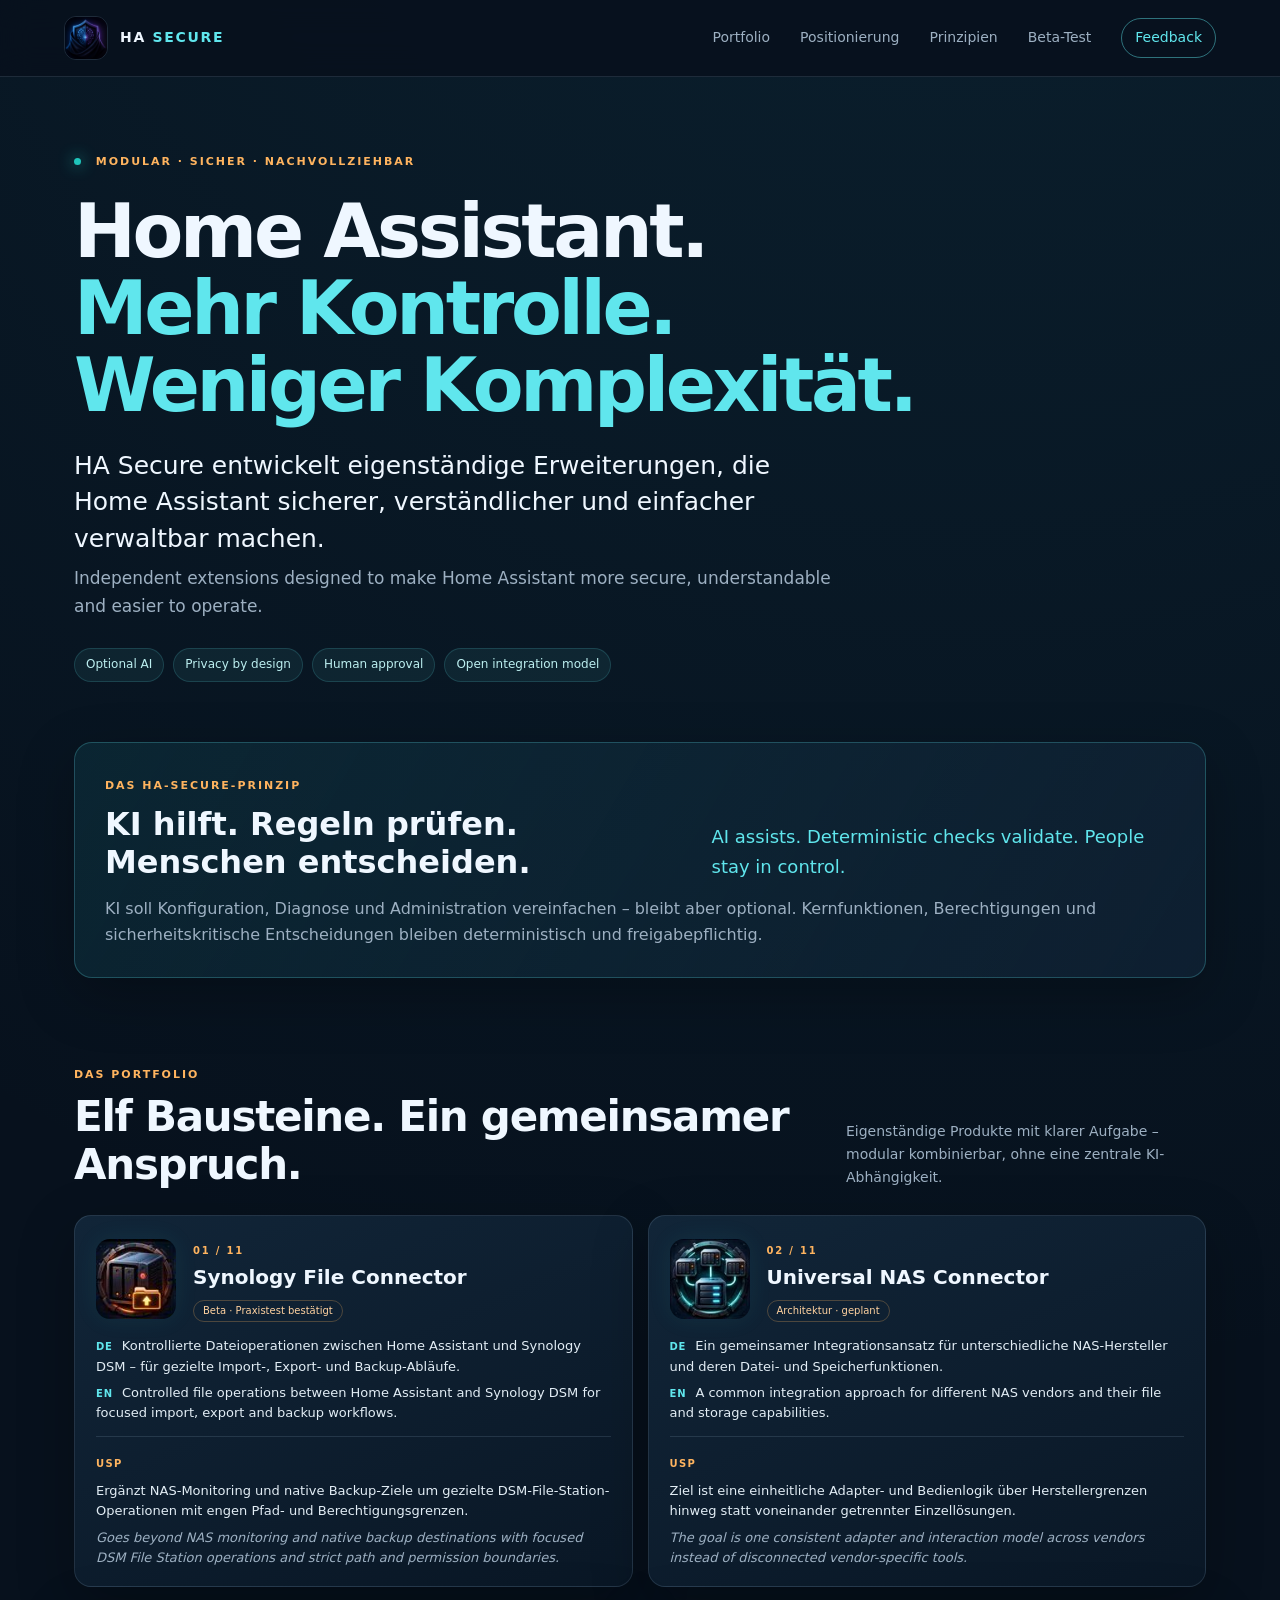
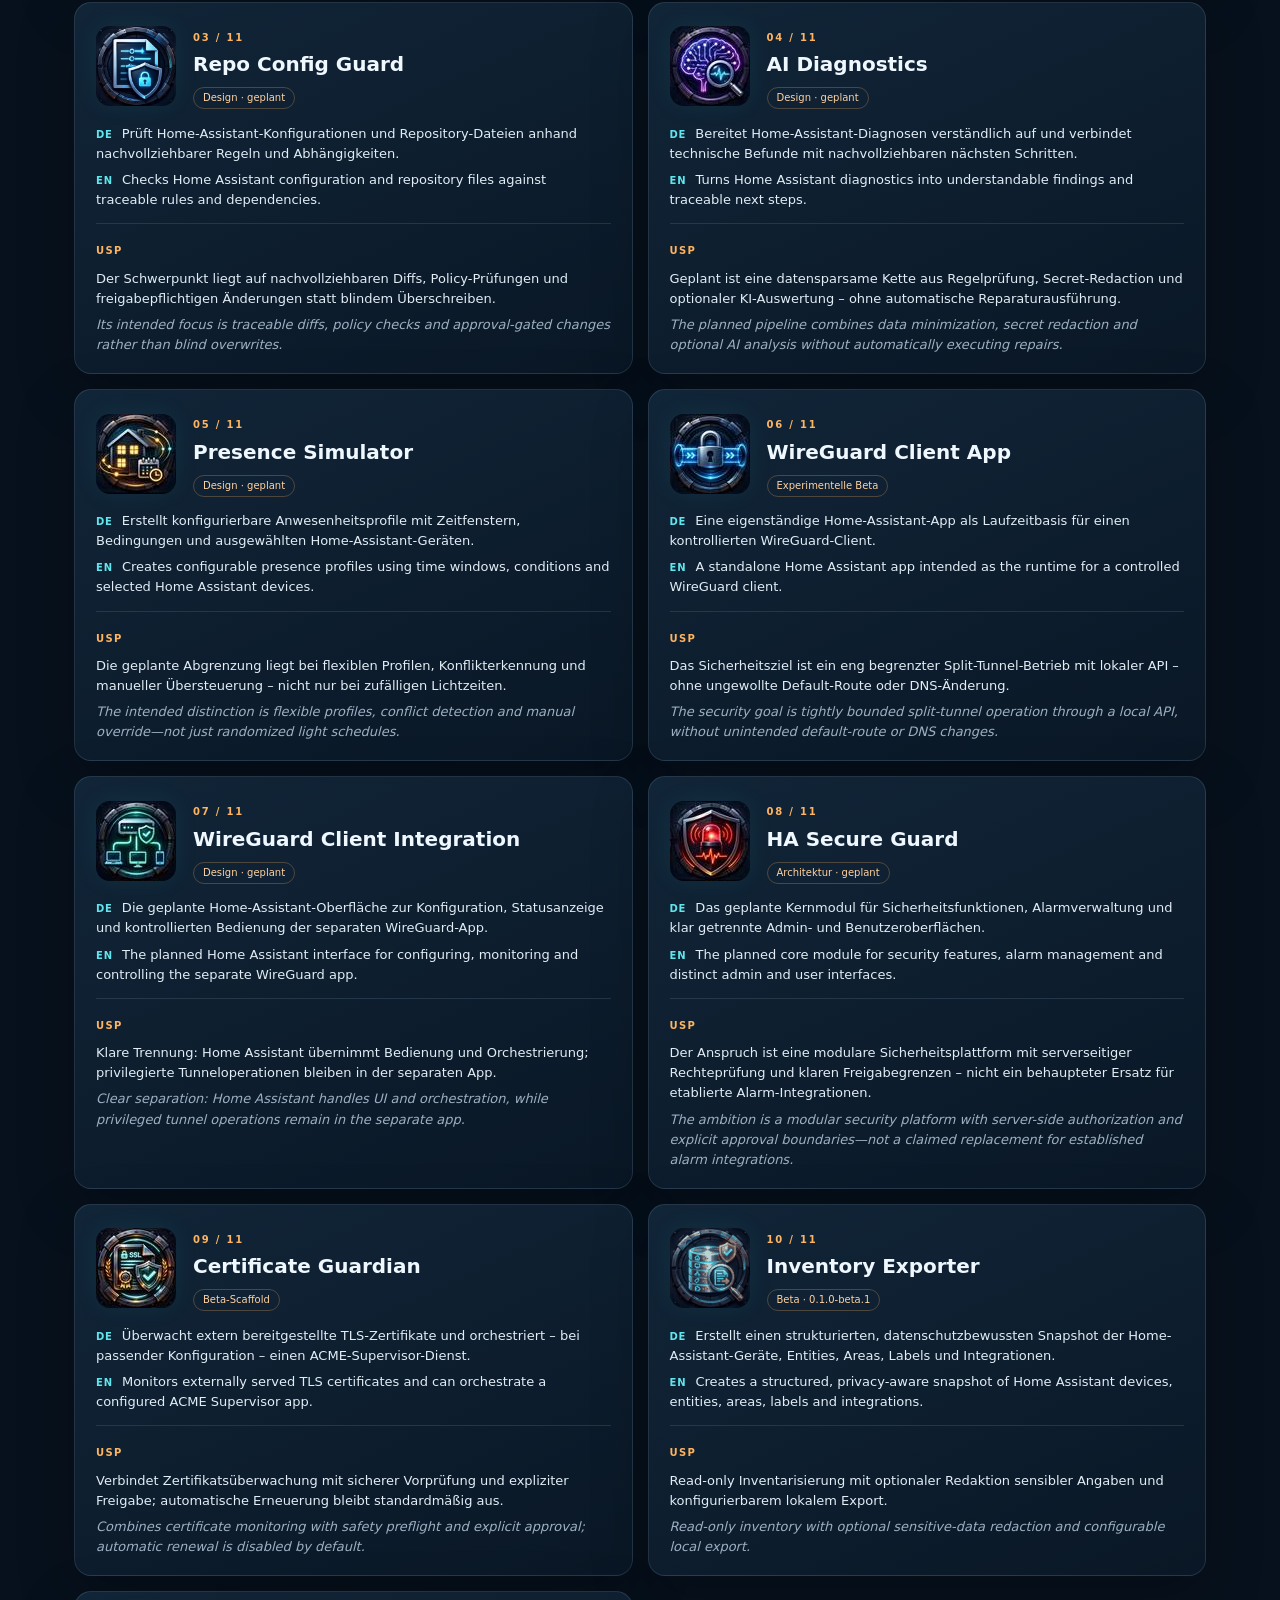
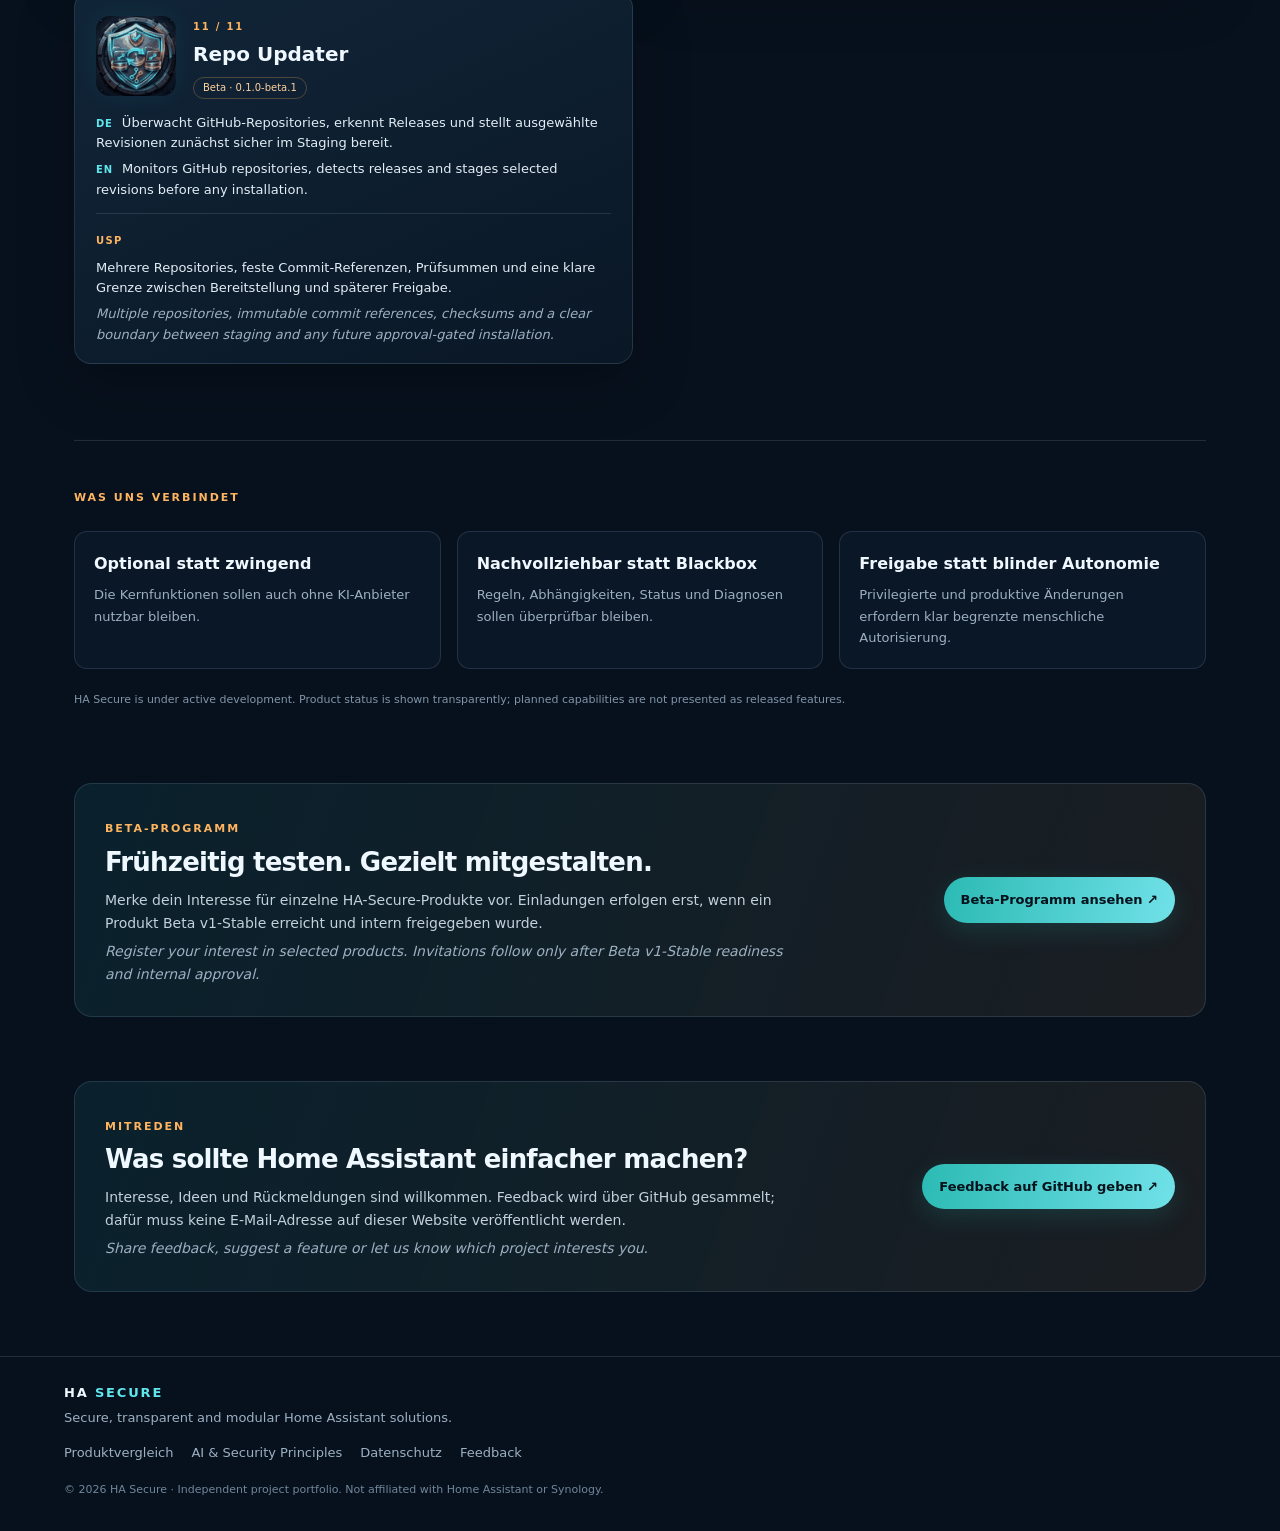
==== index.html @ c6d3061f "fix(website): correct portfolio card numbering to eleven products" ====
<!doctype html>
<html lang="de">
<head>
  <meta charset="utf-8"><meta name="viewport" content="width=device-width, initial-scale=1">
  <title>HA Secure – Sichere, modulare Home-Assistant-Lösungen</title>
  <meta name="description" content="HA Secure entwickelt modulare Home-Assistant-Erweiterungen für Sicherheit, Infrastruktur, Diagnose und Automatisierung – mit optionaler KI und klaren Freigabegrenzen.">
  <meta name="keywords" content="HA Secure, Home Assistant, Custom Integration, Synology, NAS, Certificate Guardian, AI Diagnostics, WireGuard, Presence Simulator, Security">
  <meta name="theme-color" content="#07111d">
  <meta property="og:type" content="website"><meta property="og:title" content="HA Secure – Modular Home Assistant Solutions"><meta property="og:description" content="Secure, transparent and modular Home Assistant solutions."><meta property="og:image" content="https://hasecure.github.io/ha-secure-website/assets/brand/ha-secure-logo-512.png">
  <meta name="twitter:card" content="summary"><meta name="twitter:title" content="HA Secure"><meta name="twitter:description" content="Secure, transparent and modular Home Assistant solutions.">
  <link rel="canonical" href="https://hasecure.github.io/ha-secure-website/">
  <link rel="icon" type="image/png" sizes="64x64" href="assets/brand/favicon-64.png"><link rel="manifest" href="site.webmanifest"><link rel="stylesheet" href="assets/site.css">
</head>
<body>
<header class="site-header"><a class="brand" href="index.html"><img src="assets/brand/ha-secure-logo-192.png" alt="HA Secure" width="44" height="44"><span>HA <b>SECURE</b></span></a><nav><a href="#portfolio">Portfolio</a><a href="positioning.html">Positionierung</a><a href="principles.html">Prinzipien</a><a href="beta.html">Beta-Test</a><a class="nav-cta" href="https://github.com/HASecure/ha-secure-website/issues/new?template=feedback.yml">Feedback</a></nav></header>
<main>
<section class="hero"><div class="hero-kicker"><span class="pulse"></span> MODULAR · SICHER · NACHVOLLZIEHBAR</div><h1>Home Assistant.<br><span>Mehr Kontrolle. Weniger Komplexität.</span></h1><p class="lead-de">HA Secure entwickelt eigenständige Erweiterungen, die Home Assistant sicherer, verständlicher und einfacher verwaltbar machen.</p><p class="lead-en">Independent extensions designed to make Home Assistant more secure, understandable and easier to operate.</p><div class="hero-tags"><span>Optional AI</span><span>Privacy by design</span><span>Human approval</span><span>Open integration model</span></div></section>
<section class="principle-banner"><div><span class="eyebrow">DAS HA-SECURE-PRINZIP</span><h2>KI hilft. Regeln prüfen. Menschen entscheiden.</h2></div><p>AI assists. Deterministic checks validate. People stay in control.</p><p class="principle-detail">KI soll Konfiguration, Diagnose und Administration vereinfachen – bleibt aber optional. Kernfunktionen, Berechtigungen und sicherheitskritische Entscheidungen bleiben deterministisch und freigabepflichtig.</p></section>
<section id="portfolio" class="portfolio-section"><div class="section-heading"><div><span class="eyebrow">DAS PORTFOLIO</span><h2>Elf Bausteine. Ein gemeinsamer Anspruch.</h2></div><p>Eigenständige Produkte mit klarer Aufgabe – modular kombinierbar, ohne eine zentrale KI-Abhängigkeit.</p></div><div class="product-grid"><article class="product-card" id="ha-synology-file-connector">
      <div class="card-head"><img class="app-icon" src="assets/icons/ha-synology-file-connector.jpg" width="80" height="80" alt="Icon: Synology File Connector" loading="lazy"><div class="card-title"><span class="index">01 / 11</span><h3>Synology File Connector</h3><span class="status">Beta · Praxistest bestätigt</span></div></div>
      <div class="copy"><p><span class="lang">DE</span> Kontrollierte Dateioperationen zwischen Home Assistant und Synology DSM – für gezielte Import-, Export- und Backup-Abläufe.</p><p><span class="lang">EN</span> Controlled file operations between Home Assistant and Synology DSM for focused import, export and backup workflows.</p></div>
      <div class="usp"><strong>USP</strong><p>Ergänzt NAS-Monitoring und native Backup-Ziele um gezielte DSM-File-Station-Operationen mit engen Pfad- und Berechtigungsgrenzen.</p><p class="muted">Goes beyond NAS monitoring and native backup destinations with focused DSM File Station operations and strict path and permission boundaries.</p></div>
    </article><article class="product-card" id="ha-universal-nas-connector">
      <div class="card-head"><img class="app-icon" src="assets/icons/ha-universal-nas-connector.jpg" width="80" height="80" alt="Icon: Universal NAS Connector" loading="lazy"><div class="card-title"><span class="index">02 / 11</span><h3>Universal NAS Connector</h3><span class="status">Architektur · geplant</span></div></div>
      <div class="copy"><p><span class="lang">DE</span> Ein gemeinsamer Integrationsansatz für unterschiedliche NAS-Hersteller und deren Datei- und Speicherfunktionen.</p><p><span class="lang">EN</span> A common integration approach for different NAS vendors and their file and storage capabilities.</p></div>
      <div class="usp"><strong>USP</strong><p>Ziel ist eine einheitliche Adapter- und Bedienlogik über Herstellergrenzen hinweg statt voneinander getrennter Einzellösungen.</p><p class="muted">The goal is one consistent adapter and interaction model across vendors instead of disconnected vendor-specific tools.</p></div>
    </article><article class="product-card" id="ha-repo-config-guard">
      <div class="card-head"><img class="app-icon" src="assets/icons/ha-repo-config-guard.jpg" width="80" height="80" alt="Icon: Repo Config Guard" loading="lazy"><div class="card-title"><span class="index">03 / 11</span><h3>Repo Config Guard</h3><span class="status">Design · geplant</span></div></div>
      <div class="copy"><p><span class="lang">DE</span> Prüft Home-Assistant-Konfigurationen und Repository-Dateien anhand nachvollziehbarer Regeln und Abhängigkeiten.</p><p><span class="lang">EN</span> Checks Home Assistant configuration and repository files against traceable rules and dependencies.</p></div>
      <div class="usp"><strong>USP</strong><p>Der Schwerpunkt liegt auf nachvollziehbaren Diffs, Policy-Prüfungen und freigabepflichtigen Änderungen statt blindem Überschreiben.</p><p class="muted">Its intended focus is traceable diffs, policy checks and approval-gated changes rather than blind overwrites.</p></div>
    </article><article class="product-card" id="ha-ai-diagnostics">
      <div class="card-head"><img class="app-icon" src="assets/icons/ha-ai-diagnostics.jpg" width="80" height="80" alt="Icon: AI Diagnostics" loading="lazy"><div class="card-title"><span class="index">04 / 11</span><h3>AI Diagnostics</h3><span class="status">Design · geplant</span></div></div>
      <div class="copy"><p><span class="lang">DE</span> Bereitet Home-Assistant-Diagnosen verständlich auf und verbindet technische Befunde mit nachvollziehbaren nächsten Schritten.</p><p><span class="lang">EN</span> Turns Home Assistant diagnostics into understandable findings and traceable next steps.</p></div>
      <div class="usp"><strong>USP</strong><p>Geplant ist eine datensparsame Kette aus Regelprüfung, Secret-Redaction und optionaler KI-Auswertung – ohne automatische Reparaturausführung.</p><p class="muted">The planned pipeline combines data minimization, secret redaction and optional AI analysis without automatically executing repairs.</p></div>
    </article><article class="product-card" id="ha-presence-simulator">
      <div class="card-head"><img class="app-icon" src="assets/icons/ha-presence-simulator.jpg" width="80" height="80" alt="Icon: Presence Simulator" loading="lazy"><div class="card-title"><span class="index">05 / 11</span><h3>Presence Simulator</h3><span class="status">Design · geplant</span></div></div>
      <div class="copy"><p><span class="lang">DE</span> Erstellt konfigurierbare Anwesenheitsprofile mit Zeitfenstern, Bedingungen und ausgewählten Home-Assistant-Geräten.</p><p><span class="lang">EN</span> Creates configurable presence profiles using time windows, conditions and selected Home Assistant devices.</p></div>
      <div class="usp"><strong>USP</strong><p>Die geplante Abgrenzung liegt bei flexiblen Profilen, Konflikterkennung und manueller Übersteuerung – nicht nur bei zufälligen Lichtzeiten.</p><p class="muted">The intended distinction is flexible profiles, conflict detection and manual override—not just randomized light schedules.</p></div>
    </article><article class="product-card" id="ha-wireguard-client-app">
      <div class="card-head"><img class="app-icon" src="assets/icons/ha-wireguard-client-app.jpg" width="80" height="80" alt="Icon: WireGuard Client App" loading="lazy"><div class="card-title"><span class="index">06 / 11</span><h3>WireGuard Client App</h3><span class="status">Experimentelle Beta</span></div></div>
      <div class="copy"><p><span class="lang">DE</span> Eine eigenständige Home-Assistant-App als Laufzeitbasis für einen kontrollierten WireGuard-Client.</p><p><span class="lang">EN</span> A standalone Home Assistant app intended as the runtime for a controlled WireGuard client.</p></div>
      <div class="usp"><strong>USP</strong><p>Das Sicherheitsziel ist ein eng begrenzter Split-Tunnel-Betrieb mit lokaler API – ohne ungewollte Default-Route oder DNS-Änderung.</p><p class="muted">The security goal is tightly bounded split-tunnel operation through a local API, without unintended default-route or DNS changes.</p></div>
    </article><article class="product-card" id="ha-wireguard-client">
      <div class="card-head"><img class="app-icon" src="assets/icons/ha-wireguard-client.jpg" width="80" height="80" alt="Icon: WireGuard Client Integration" loading="lazy"><div class="card-title"><span class="index">07 / 11</span><h3>WireGuard Client Integration</h3><span class="status">Design · geplant</span></div></div>
      <div class="copy"><p><span class="lang">DE</span> Die geplante Home-Assistant-Oberfläche zur Konfiguration, Statusanzeige und kontrollierten Bedienung der separaten WireGuard-App.</p><p><span class="lang">EN</span> The planned Home Assistant interface for configuring, monitoring and controlling the separate WireGuard app.</p></div>
      <div class="usp"><strong>USP</strong><p>Klare Trennung: Home Assistant übernimmt Bedienung und Orchestrierung; privilegierte Tunneloperationen bleiben in der separaten App.</p><p class="muted">Clear separation: Home Assistant handles UI and orchestration, while privileged tunnel operations remain in the separate app.</p></div>
    </article><article class="product-card" id="ha-secure-guard">
      <div class="card-head"><img class="app-icon" src="assets/icons/ha-secure-guard.jpg" width="80" height="80" alt="Icon: HA Secure Guard" loading="lazy"><div class="card-title"><span class="index">08 / 11</span><h3>HA Secure Guard</h3><span class="status">Architektur · geplant</span></div></div>
      <div class="copy"><p><span class="lang">DE</span> Das geplante Kernmodul für Sicherheitsfunktionen, Alarmverwaltung und klar getrennte Admin- und Benutzeroberflächen.</p><p><span class="lang">EN</span> The planned core module for security features, alarm management and distinct admin and user interfaces.</p></div>
      <div class="usp"><strong>USP</strong><p>Der Anspruch ist eine modulare Sicherheitsplattform mit serverseitiger Rechteprüfung und klaren Freigabegrenzen – nicht ein behaupteter Ersatz für etablierte Alarm-Integrationen.</p><p class="muted">The ambition is a modular security platform with server-side authorization and explicit approval boundaries—not a claimed replacement for established alarm integrations.</p></div>
    </article><article class="product-card" id="ha-certificate-guardian">
      <div class="card-head"><img class="app-icon" src="assets/icons/ha-certificate-guardian.jpg" width="80" height="80" alt="Icon: Certificate Guardian" loading="lazy"><div class="card-title"><span class="index">09 / 11</span><h3>Certificate Guardian</h3><span class="status">Beta-Scaffold</span></div></div>
      <div class="copy"><p><span class="lang">DE</span> Überwacht extern bereitgestellte TLS-Zertifikate und orchestriert – bei passender Konfiguration – einen ACME-Supervisor-Dienst.</p><p><span class="lang">EN</span> Monitors externally served TLS certificates and can orchestrate a configured ACME Supervisor app.</p></div>
      <div class="usp"><strong>USP</strong><p>Verbindet Zertifikatsüberwachung mit sicherer Vorprüfung und expliziter Freigabe; automatische Erneuerung bleibt standardmäßig aus.</p><p class="muted">Combines certificate monitoring with safety preflight and explicit approval; automatic renewal is disabled by default.</p></div>
    </article><article class="product-card" id="ha-inventory-exporter">
      <div class="card-head"><img class="app-icon" src="assets/icons/ha-inventory-exporter-96.png" width="80" height="80" alt="Icon: Inventory Exporter" loading="lazy"><div class="card-title"><span class="index">10 / 11</span><h3>Inventory Exporter</h3><span class="status">Beta · 0.1.0-beta.1</span></div></div>
      <div class="copy"><p><span class="lang">DE</span> Erstellt einen strukturierten, datenschutzbewussten Snapshot der Home-Assistant-Geräte, Entities, Areas, Labels und Integrationen.</p><p><span class="lang">EN</span> Creates a structured, privacy-aware snapshot of Home Assistant devices, entities, areas, labels and integrations.</p></div>
      <div class="usp"><strong>USP</strong><p>Read-only Inventarisierung mit optionaler Redaktion sensibler Angaben und konfigurierbarem lokalem Export.</p><p class="muted">Read-only inventory with optional sensitive-data redaction and configurable local export.</p></div>
    </article><article class="product-card" id="ha-repo-updater">
      <div class="card-head"><img class="app-icon" src="assets/icons/ha-repo-updater-96.png" width="80" height="80" alt="Icon: Repo Updater" loading="lazy"><div class="card-title"><span class="index">11 / 11</span><h3>Repo Updater</h3><span class="status">Beta · 0.1.0-beta.1</span></div></div>
      <div class="copy"><p><span class="lang">DE</span> Überwacht GitHub-Repositories, erkennt Releases und stellt ausgewählte Revisionen zunächst sicher im Staging bereit.</p><p><span class="lang">EN</span> Monitors GitHub repositories, detects releases and stages selected revisions before any installation.</p></div>
      <div class="usp"><strong>USP</strong><p>Mehrere Repositories, feste Commit-Referenzen, Prüfsummen und eine klare Grenze zwischen Bereitstellung und späterer Freigabe.</p><p class="muted">Multiple repositories, immutable commit references, checksums and a clear boundary between staging and any future approval-gated installation.</p></div>
    </article></div></section>
<section class="why"><span class="eyebrow">WAS UNS VERBINDET</span><div class="why-grid"><div><h3>Optional statt zwingend</h3><p>Die Kernfunktionen sollen auch ohne KI-Anbieter nutzbar bleiben.</p></div><div><h3>Nachvollziehbar statt Blackbox</h3><p>Regeln, Abhängigkeiten, Status und Diagnosen sollen überprüfbar bleiben.</p></div><div><h3>Freigabe statt blinder Autonomie</h3><p>Privilegierte und produktive Änderungen erfordern klar begrenzte menschliche Autorisierung.</p></div></div><p class="fineprint">HA Secure is under active development. Product status is shown transparently; planned capabilities are not presented as released features.</p></section>
<section class="feedback"><div><span class="eyebrow">BETA-PROGRAMM</span><h2>Frühzeitig testen. Gezielt mitgestalten.</h2><p>Merke dein Interesse für einzelne HA-Secure-Produkte vor. Einladungen erfolgen erst, wenn ein Produkt Beta v1-Stable erreicht und intern freigegeben wurde.</p><p class="muted">Register your interest in selected products. Invitations follow only after Beta v1-Stable readiness and internal approval.</p></div><a class="button" href="beta.html">Beta-Programm ansehen <span>↗</span></a></section><section class="feedback"><div><span class="eyebrow">MITREDEN</span><h2>Was sollte Home Assistant einfacher machen?</h2><p>Interesse, Ideen und Rückmeldungen sind willkommen. Feedback wird über GitHub gesammelt; dafür muss keine E-Mail-Adresse auf dieser Website veröffentlicht werden.</p><p class="muted">Share feedback, suggest a feature or let us know which project interests you.</p></div><a class="button" href="https://github.com/HASecure/ha-secure-website/issues/new?template=feedback.yml">Feedback auf GitHub geben <span>↗</span></a></section>
</main>
<footer><div class="footer-brand">HA <b>SECURE</b></div><p>Secure, transparent and modular Home Assistant solutions.</p><div class="footer-links"><a href="positioning.html">Produktvergleich</a><a href="principles.html">AI & Security Principles</a><a href="privacy.html">Datenschutz</a><a href="https://github.com/HASecure/ha-secure-website/issues/new?template=feedback.yml">Feedback</a></div><small>© 2026 HA Secure · Independent project portfolio. Not affiliated with Home Assistant or Synology.</small></footer>
</body></html>
---- assets/site.css ----
:root{--bg:#07111d;--panel:#0d1b2b;--panel2:#102235;--ink:#eff7ff;--muted:#9db0c2;--line:rgba(174,207,231,.14);--cyan:#60e6ed;--teal:#1fc5bb;--amber:#ffb45f;--shadow:0 18px 55px rgba(0,0,0,.25)}*{box-sizing:border-box}html{scroll-behavior:smooth}body{margin:0;background:radial-gradient(circle at 75% -10%,rgba(25,94,117,.22),transparent 35%),var(--bg);color:var(--ink);font:16px/1.65 Inter,ui-sans-serif,system-ui,-apple-system,BlinkMacSystemFont,"Segoe UI",sans-serif}a{color:var(--cyan);text-decoration:none}a:hover{text-decoration:underline}.site-header{display:flex;align-items:center;justify-content:space-between;gap:24px;padding:16px clamp(18px,5vw,72px);border-bottom:1px solid var(--line);background:rgba(7,17,29,.88);position:sticky;top:0;z-index:5;backdrop-filter:blur(16px)}.brand{display:flex;align-items:center;gap:12px;color:var(--ink);font-weight:800;letter-spacing:.12em;font-size:14px}.brand img{border-radius:12px;border:1px solid var(--line)}.brand b,.footer-brand b{color:var(--cyan)}nav{display:flex;align-items:center;gap:clamp(12px,2.4vw,30px);font-size:14px;color:var(--muted)}nav a{color:var(--muted)}.nav-cta{border:1px solid rgba(96,230,237,.45);padding:7px 13px;border-radius:999px;color:var(--cyan)}main{max-width:1220px;margin:0 auto;padding:0 clamp(18px,4vw,44px)}.hero{padding:76px 0 60px;max-width:900px}.hero-kicker,.eyebrow,.index{font-size:11px;letter-spacing:.18em;font-weight:800;color:var(--amber)}.pulse{display:inline-block;width:7px;height:7px;border-radius:50%;background:var(--teal);margin-right:9px;box-shadow:0 0 15px var(--teal)}h1{font-size:clamp(40px,6.2vw,74px);line-height:1.04;letter-spacing:-.045em;margin:22px 0 24px}h1 span{color:var(--cyan)}.lead-de{font-size:clamp(19px,2.3vw,25px);line-height:1.45;max-width:770px;margin:0 0 7px}.lead-en{font-size:17px;color:var(--muted);max-width:770px;margin:0}.hero-tags{display:flex;gap:9px;flex-wrap:wrap;margin-top:28px}.hero-tags span{padding:6px 11px;border-radius:999px;background:rgba(96,230,237,.07);border:1px solid rgba(96,230,237,.16);color:#bceff0;font-size:12px}.principle-banner{display:grid;grid-template-columns:1.1fr .9fr;gap:10px 40px;padding:28px 30px;border:1px solid rgba(96,230,237,.24);border-radius:18px;background:linear-gradient(120deg,rgba(20,87,100,.26),rgba(16,34,53,.8));box-shadow:var(--shadow);margin-bottom:82px}.principle-banner h2{font-size:clamp(21px,3vw,32px);line-height:1.2;margin:8px 0 0}.principle-banner>p:first-of-type{font-size:18px;color:var(--cyan);align-self:end;margin:0}.principle-detail{grid-column:1/-1;color:var(--muted);margin:4px 0 0}.portfolio-section{padding:0 0 76px}.section-heading{display:flex;align-items:end;justify-content:space-between;gap:30px;margin-bottom:25px}.section-heading h2,.why h2,.feedback h2{font-size:clamp(27px,3.8vw,42px);line-height:1.15;margin:7px 0 0;letter-spacing:-.03em}.section-heading>p{max-width:360px;margin:0;color:var(--muted);font-size:14px}.product-grid{display:grid;grid-template-columns:repeat(2,minmax(0,1fr));gap:15px}.product-card{background:linear-gradient(155deg,rgba(18,39,58,.95),rgba(10,24,38,.96));border:1px solid var(--line);border-radius:17px;padding:20px 21px 18px;box-shadow:var(--shadow);min-width:0}.card-head{display:flex;align-items:center;gap:17px;margin-bottom:14px}.app-icon{width:80px;height:80px;object-fit:contain;border-radius:14px;flex:0 0 auto;box-shadow:0 0 25px rgba(45,202,209,.08)}.card-title{min-width:0}.card-title h3{font-size:20px;line-height:1.2;margin:3px 0 7px}.index{color:var(--amber);font-size:10px}.status{display:inline-block;border:1px solid rgba(255,180,95,.26);border-radius:999px;padding:2px 9px;color:#ffd2a0;font-size:10px;line-height:1.6}.copy p,.usp p{font-size:13px;line-height:1.55;margin:6px 0;color:#e2edf5}.lang{font-weight:800;font-size:10px;letter-spacing:.08em;color:var(--cyan);margin-right:5px}.usp{margin-top:13px;padding-top:12px;border-top:1px solid var(--line)}.usp strong{font-size:10px;letter-spacing:.14em;color:var(--amber)}.usp p{margin:6px 0 0}.usp .muted{color:var(--muted);font-style:italic}.why{padding:42px 0 64px;border-top:1px solid var(--line)}.why-grid{display:grid;grid-template-columns:repeat(3,1fr);gap:16px;margin:22px 0}.why-grid>div{padding:19px;border:1px solid var(--line);border-radius:13px;background:rgba(13,27,43,.72)}.why-grid h3{font-size:16px;margin:0 0 7px}.why-grid p{font-size:13px;color:var(--muted);margin:0}.fineprint{font-size:11px;line-height:1.6;color:#8195a8}.feedback{display:flex;align-items:center;justify-content:space-between;gap:28px;margin:0 0 64px;padding:30px;border-radius:18px;background:linear-gradient(110deg,rgba(20,87,100,.23),rgba(255,180,95,.08));border:1px solid var(--line)}.feedback h2{font-size:26px}.feedback p{font-size:14px;color:#c3d1dc;max-width:690px;margin:11px 0 0}.feedback .muted{color:var(--muted);font-style:italic;margin-top:5px}.button{white-space:nowrap;background:linear-gradient(100deg,#2cbab4,#70e1e8);color:#05121c;padding:12px 17px;border-radius:999px;font-weight:800;font-size:13px;box-shadow:0 8px 25px rgba(44,186,180,.16)}.button:hover{text-decoration:none;filter:brightness(1.08)}footer{border-top:1px solid var(--line);padding:25px clamp(18px,5vw,72px) 32px;color:var(--muted);font-size:13px}footer>p{margin:4px 0 13px}.footer-brand{font-weight:900;letter-spacing:.14em;color:var(--ink)}.footer-links{display:flex;flex-wrap:wrap;gap:18px;margin:14px 0}.footer-links a{color:var(--muted)}footer small{font-size:11px;color:#71869a}.subpage{padding-bottom:80px}.subhero{max-width:860px;padding:70px 0 42px}.subhero h1{font-size:clamp(36px,5vw,60px)}.subhero p{max-width:790px;color:#c6d5e2;font-size:17px}.position-list{display:grid;gap:14px}.position-card,.principle-cards article{padding:23px;border:1px solid var(--line);background:rgba(13,27,43,.85);border-radius:17px}.position-head{display:flex;align-items:center;gap:17px;margin-bottom:15px}.position-head img{border-radius:12px}.position-head h2{margin:3px 0 5px;font-size:23px}.two-col{display:grid;grid-template-columns:1fr 1fr;gap:28px}.two-col h3{font-size:14px;color:var(--cyan);margin:10px 0 5px}.two-col p{color:#c6d5e2;font-size:13px;margin:0}.maturity{font-size:12px;color:#f4c28e;padding-top:12px;border-top:1px solid var(--line);margin:16px 0 0}.sources{margin-top:48px;padding:25px;border:1px solid var(--line);border-radius:15px}.sources h2{font-size:25px;margin:7px 0}.sources ul{padding-left:20px;color:#c8d4de}.sources li{margin:7px 0;font-size:13px}.principle-cards{display:grid;grid-template-columns:repeat(2,minmax(0,1fr));gap:14px}.principle-cards h2{font-size:19px;margin:0 0 9px}.principle-cards p{color:#c6d5e2;font-size:14px;margin:0}@media(max-width:780px){.site-header{align-items:flex-start;padding:12px 16px;flex-wrap:wrap}.site-header nav{width:100%;overflow-x:auto;padding-bottom:3px;gap:18px}.hero{padding:52px 0 42px}.principle-banner{grid-template-columns:1fr;gap:12px;margin-bottom:56px;padding:23px}.principle-detail{grid-column:auto}.section-heading{display:block}.section-heading>p{margin-top:12px}.product-grid{grid-template-columns:1fr}.product-card{padding:18px}.app-icon{width:72px;height:72px}.why-grid{grid-template-columns:1fr}.feedback{display:block;padding:24px}.feedback .button{display:inline-block;margin-top:20px}.two-col,.principle-cards{grid-template-columns:1fr}.position-card{padding:18px}.position-head h2{font-size:20px}}@media(prefers-reduced-motion:reduce){html{scroll-behavior:auto}}
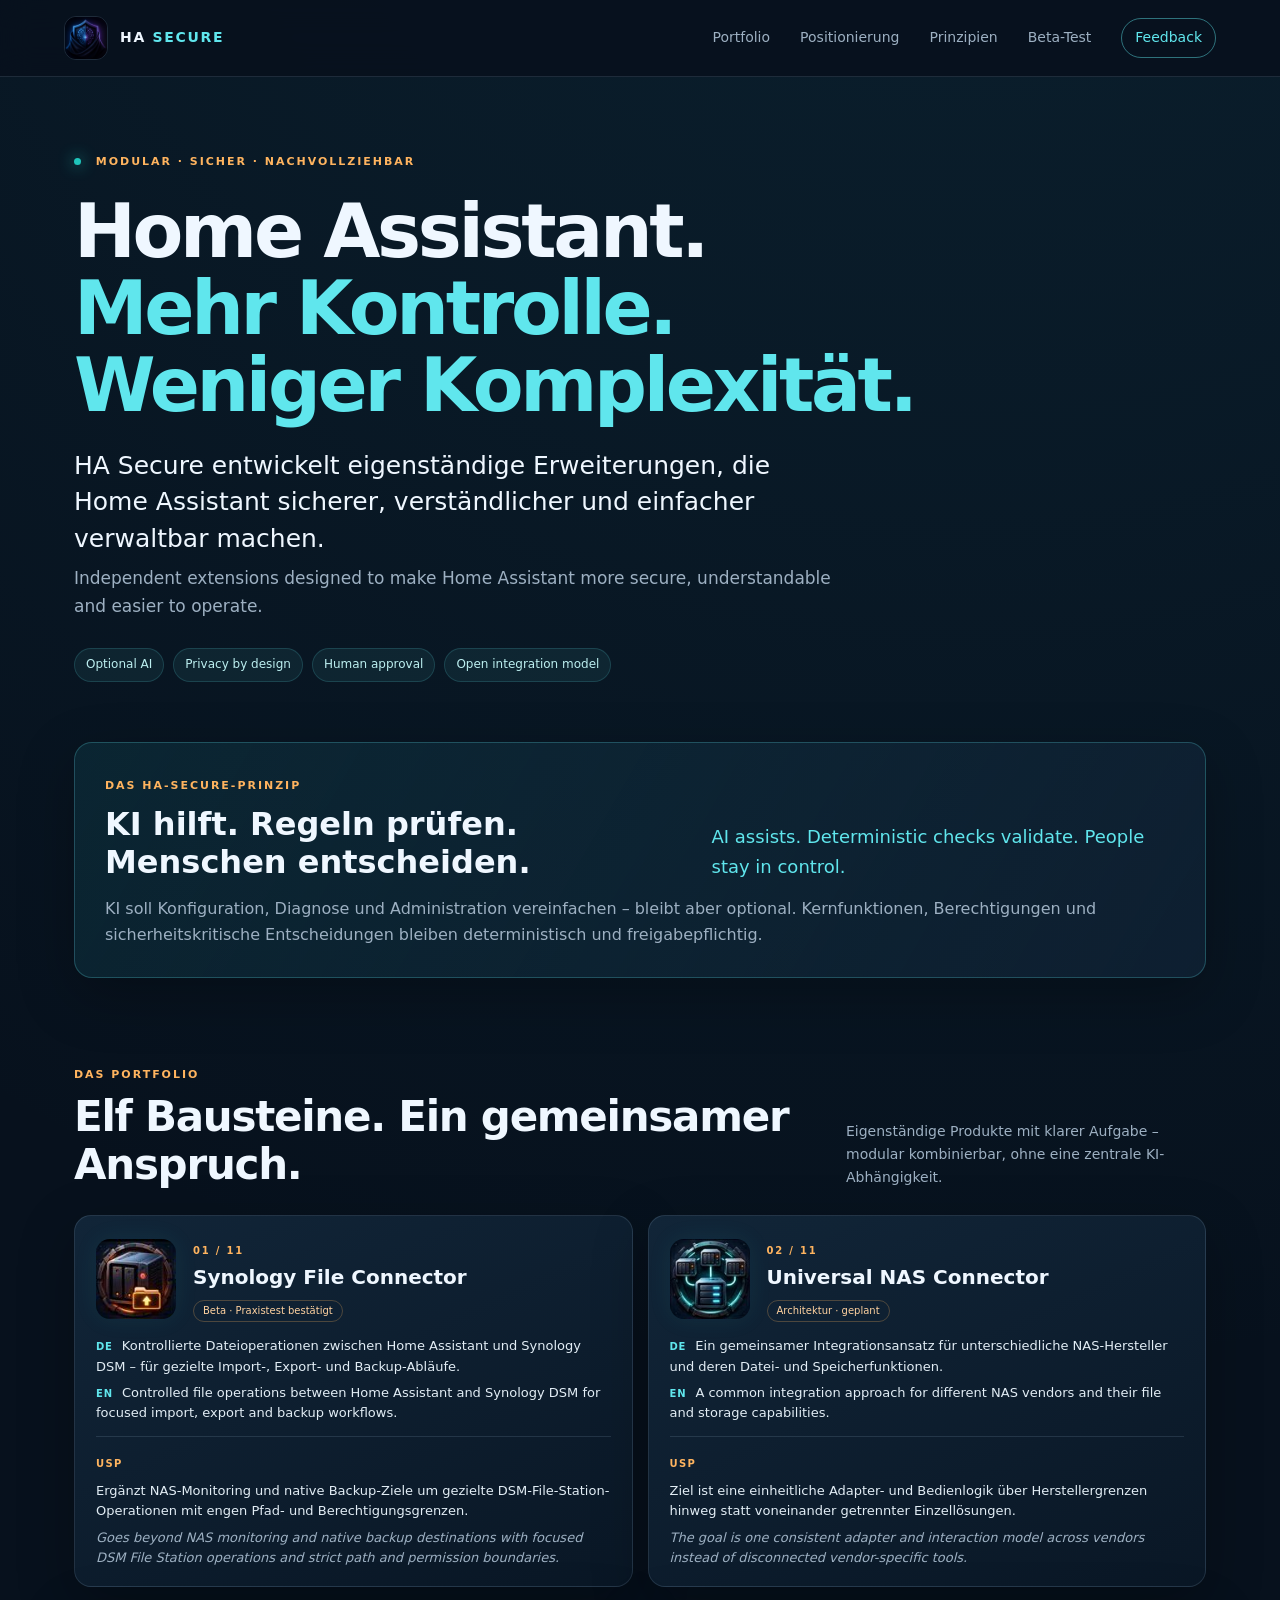
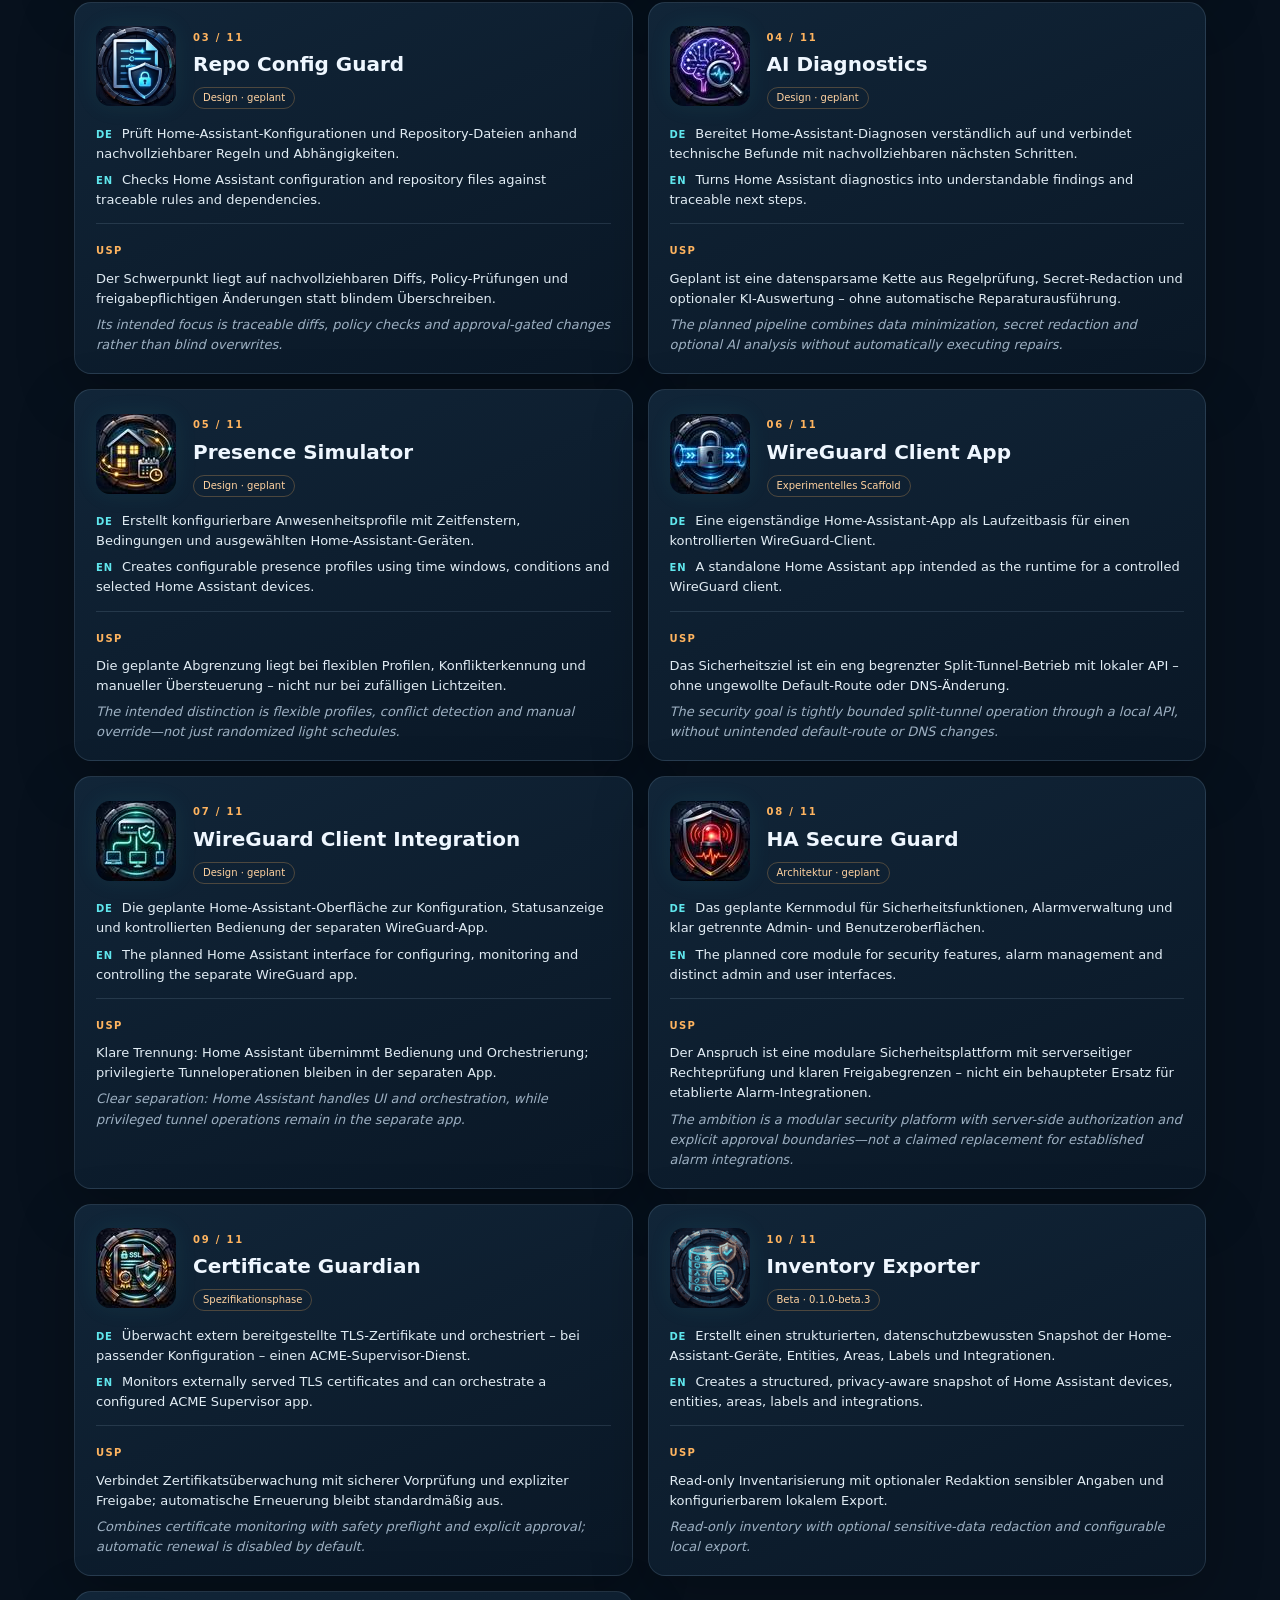
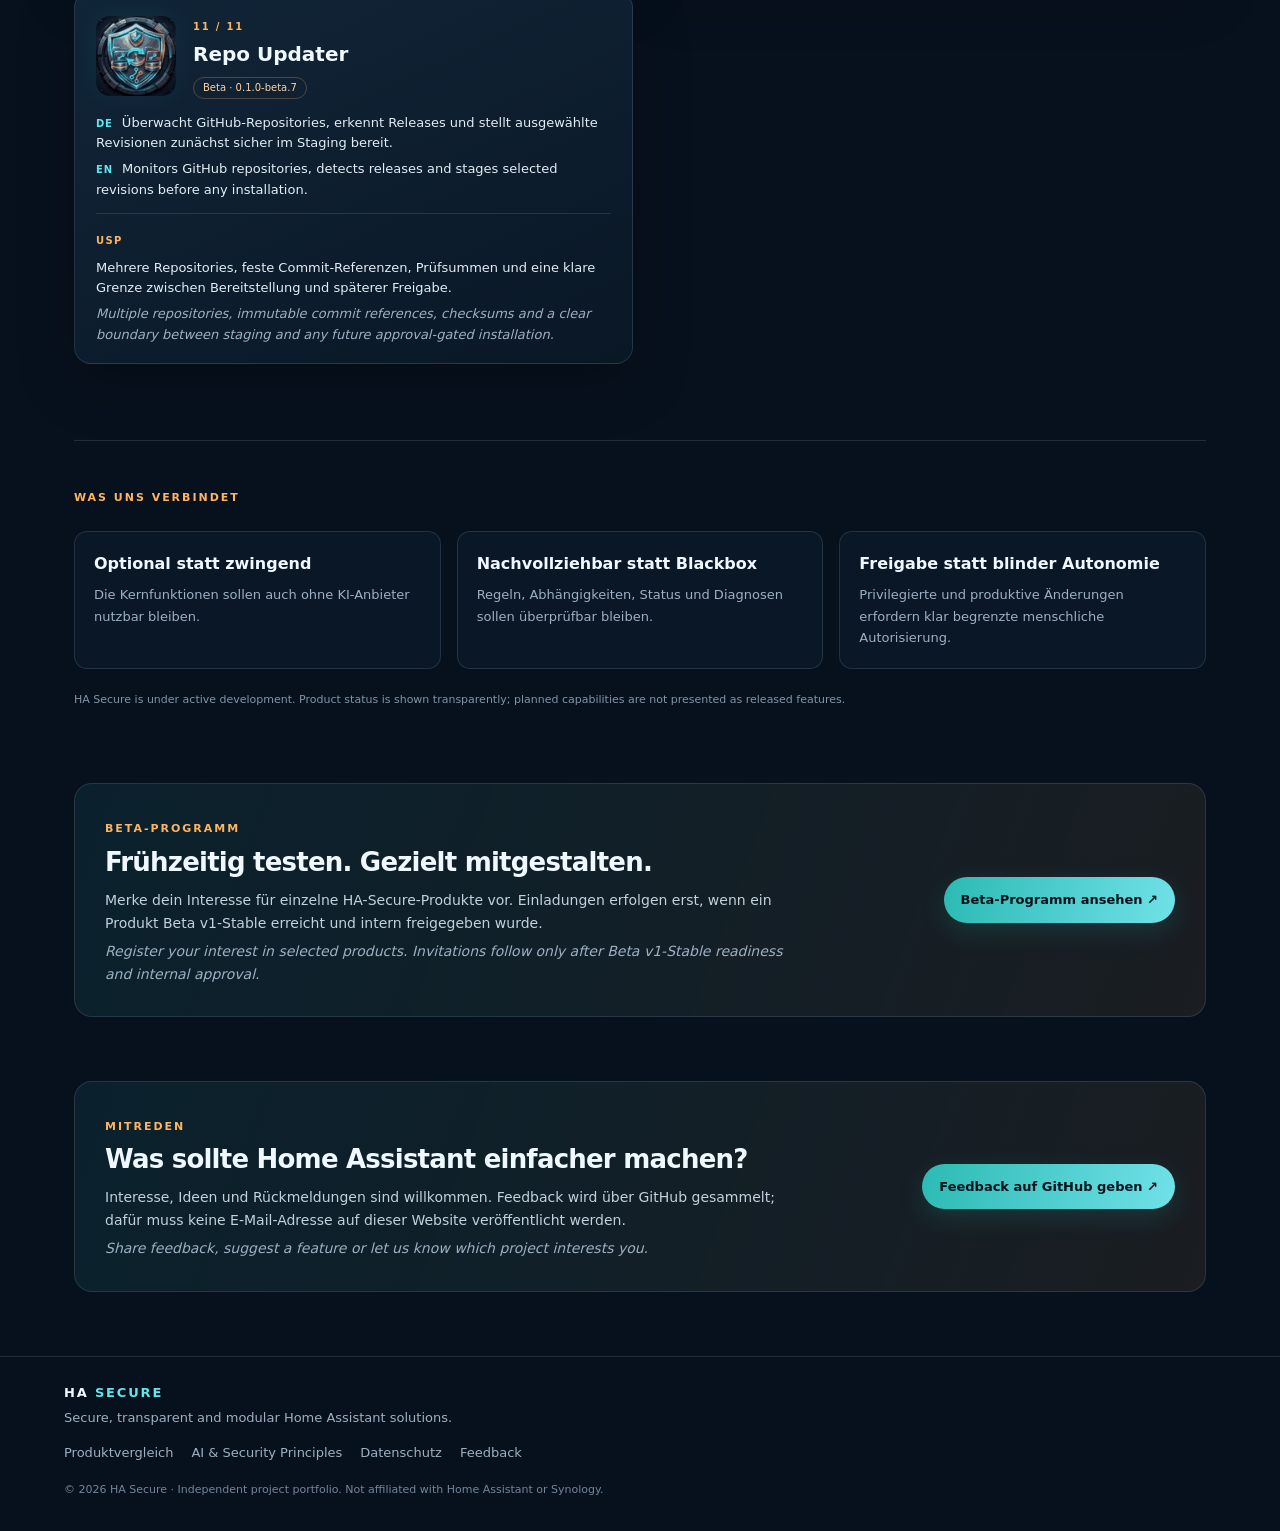
==== commit 83928239: "docs(site): align product status and versions with main (2026-11-23) Co-authored-by: Copilot App <22" ====
--- a/index.html
+++ b/index.html
@@ -37,7 +37,7 @@
       <div class="copy"><p><span class="lang">DE</span> Erstellt konfigurierbare Anwesenheitsprofile mit Zeitfenstern, Bedingungen und ausgewählten Home-Assistant-Geräten.</p><p><span class="lang">EN</span> Creates configurable presence profiles using time windows, conditions and selected Home Assistant devices.</p></div>
       <div class="usp"><strong>USP</strong><p>Die geplante Abgrenzung liegt bei flexiblen Profilen, Konflikterkennung und manueller Übersteuerung – nicht nur bei zufälligen Lichtzeiten.</p><p class="muted">The intended distinction is flexible profiles, conflict detection and manual override—not just randomized light schedules.</p></div>
     </article><article class="product-card" id="ha-wireguard-client-app">
-      <div class="card-head"><img class="app-icon" src="assets/icons/ha-wireguard-client-app.jpg" width="80" height="80" alt="Icon: WireGuard Client App" loading="lazy"><div class="card-title"><span class="index">06 / 11</span><h3>WireGuard Client App</h3><span class="status">Experimentelle Beta</span></div></div>
+      <div class="card-head"><img class="app-icon" src="assets/icons/ha-wireguard-client-app.jpg" width="80" height="80" alt="Icon: WireGuard Client App" loading="lazy"><div class="card-title"><span class="index">06 / 11</span><h3>WireGuard Client App</h3><span class="status">Experimentelles Scaffold</span></div></div>
       <div class="copy"><p><span class="lang">DE</span> Eine eigenständige Home-Assistant-App als Laufzeitbasis für einen kontrollierten WireGuard-Client.</p><p><span class="lang">EN</span> A standalone Home Assistant app intended as the runtime for a controlled WireGuard client.</p></div>
       <div class="usp"><strong>USP</strong><p>Das Sicherheitsziel ist ein eng begrenzter Split-Tunnel-Betrieb mit lokaler API – ohne ungewollte Default-Route oder DNS-Änderung.</p><p class="muted">The security goal is tightly bounded split-tunnel operation through a local API, without unintended default-route or DNS changes.</p></div>
     </article><article class="product-card" id="ha-wireguard-client">
@@ -49,15 +49,15 @@
       <div class="copy"><p><span class="lang">DE</span> Das geplante Kernmodul für Sicherheitsfunktionen, Alarmverwaltung und klar getrennte Admin- und Benutzeroberflächen.</p><p><span class="lang">EN</span> The planned core module for security features, alarm management and distinct admin and user interfaces.</p></div>
       <div class="usp"><strong>USP</strong><p>Der Anspruch ist eine modulare Sicherheitsplattform mit serverseitiger Rechteprüfung und klaren Freigabegrenzen – nicht ein behaupteter Ersatz für etablierte Alarm-Integrationen.</p><p class="muted">The ambition is a modular security platform with server-side authorization and explicit approval boundaries—not a claimed replacement for established alarm integrations.</p></div>
     </article><article class="product-card" id="ha-certificate-guardian">
-      <div class="card-head"><img class="app-icon" src="assets/icons/ha-certificate-guardian.jpg" width="80" height="80" alt="Icon: Certificate Guardian" loading="lazy"><div class="card-title"><span class="index">09 / 11</span><h3>Certificate Guardian</h3><span class="status">Beta-Scaffold</span></div></div>
+      <div class="card-head"><img class="app-icon" src="assets/icons/ha-certificate-guardian.jpg" width="80" height="80" alt="Icon: Certificate Guardian" loading="lazy"><div class="card-title"><span class="index">09 / 11</span><h3>Certificate Guardian</h3><span class="status">Spezifikationsphase</span></div></div>
       <div class="copy"><p><span class="lang">DE</span> Überwacht extern bereitgestellte TLS-Zertifikate und orchestriert – bei passender Konfiguration – einen ACME-Supervisor-Dienst.</p><p><span class="lang">EN</span> Monitors externally served TLS certificates and can orchestrate a configured ACME Supervisor app.</p></div>
       <div class="usp"><strong>USP</strong><p>Verbindet Zertifikatsüberwachung mit sicherer Vorprüfung und expliziter Freigabe; automatische Erneuerung bleibt standardmäßig aus.</p><p class="muted">Combines certificate monitoring with safety preflight and explicit approval; automatic renewal is disabled by default.</p></div>
     </article><article class="product-card" id="ha-inventory-exporter">
-      <div class="card-head"><img class="app-icon" src="assets/icons/ha-inventory-exporter-96.png" width="80" height="80" alt="Icon: Inventory Exporter" loading="lazy"><div class="card-title"><span class="index">10 / 11</span><h3>Inventory Exporter</h3><span class="status">Beta · 0.1.0-beta.1</span></div></div>
+      <div class="card-head"><img class="app-icon" src="assets/icons/ha-inventory-exporter-96.png" width="80" height="80" alt="Icon: Inventory Exporter" loading="lazy"><div class="card-title"><span class="index">10 / 11</span><h3>Inventory Exporter</h3><span class="status">Beta · 0.1.0-beta.3</span></div></div>
       <div class="copy"><p><span class="lang">DE</span> Erstellt einen strukturierten, datenschutzbewussten Snapshot der Home-Assistant-Geräte, Entities, Areas, Labels und Integrationen.</p><p><span class="lang">EN</span> Creates a structured, privacy-aware snapshot of Home Assistant devices, entities, areas, labels and integrations.</p></div>
       <div class="usp"><strong>USP</strong><p>Read-only Inventarisierung mit optionaler Redaktion sensibler Angaben und konfigurierbarem lokalem Export.</p><p class="muted">Read-only inventory with optional sensitive-data redaction and configurable local export.</p></div>
     </article><article class="product-card" id="ha-repo-updater">
-      <div class="card-head"><img class="app-icon" src="assets/icons/ha-repo-updater-96.png" width="80" height="80" alt="Icon: Repo Updater" loading="lazy"><div class="card-title"><span class="index">11 / 11</span><h3>Repo Updater</h3><span class="status">Beta · 0.1.0-beta.1</span></div></div>
+      <div class="card-head"><img class="app-icon" src="assets/icons/ha-repo-updater-96.png" width="80" height="80" alt="Icon: Repo Updater" loading="lazy"><div class="card-title"><span class="index">11 / 11</span><h3>Repo Updater</h3><span class="status">Beta · 0.1.0-beta.7</span></div></div>
       <div class="copy"><p><span class="lang">DE</span> Überwacht GitHub-Repositories, erkennt Releases und stellt ausgewählte Revisionen zunächst sicher im Staging bereit.</p><p><span class="lang">EN</span> Monitors GitHub repositories, detects releases and stages selected revisions before any installation.</p></div>
       <div class="usp"><strong>USP</strong><p>Mehrere Repositories, feste Commit-Referenzen, Prüfsummen und eine klare Grenze zwischen Bereitstellung und späterer Freigabe.</p><p class="muted">Multiple repositories, immutable commit references, checksums and a clear boundary between staging and any future approval-gated installation.</p></div>
     </article></div></section>
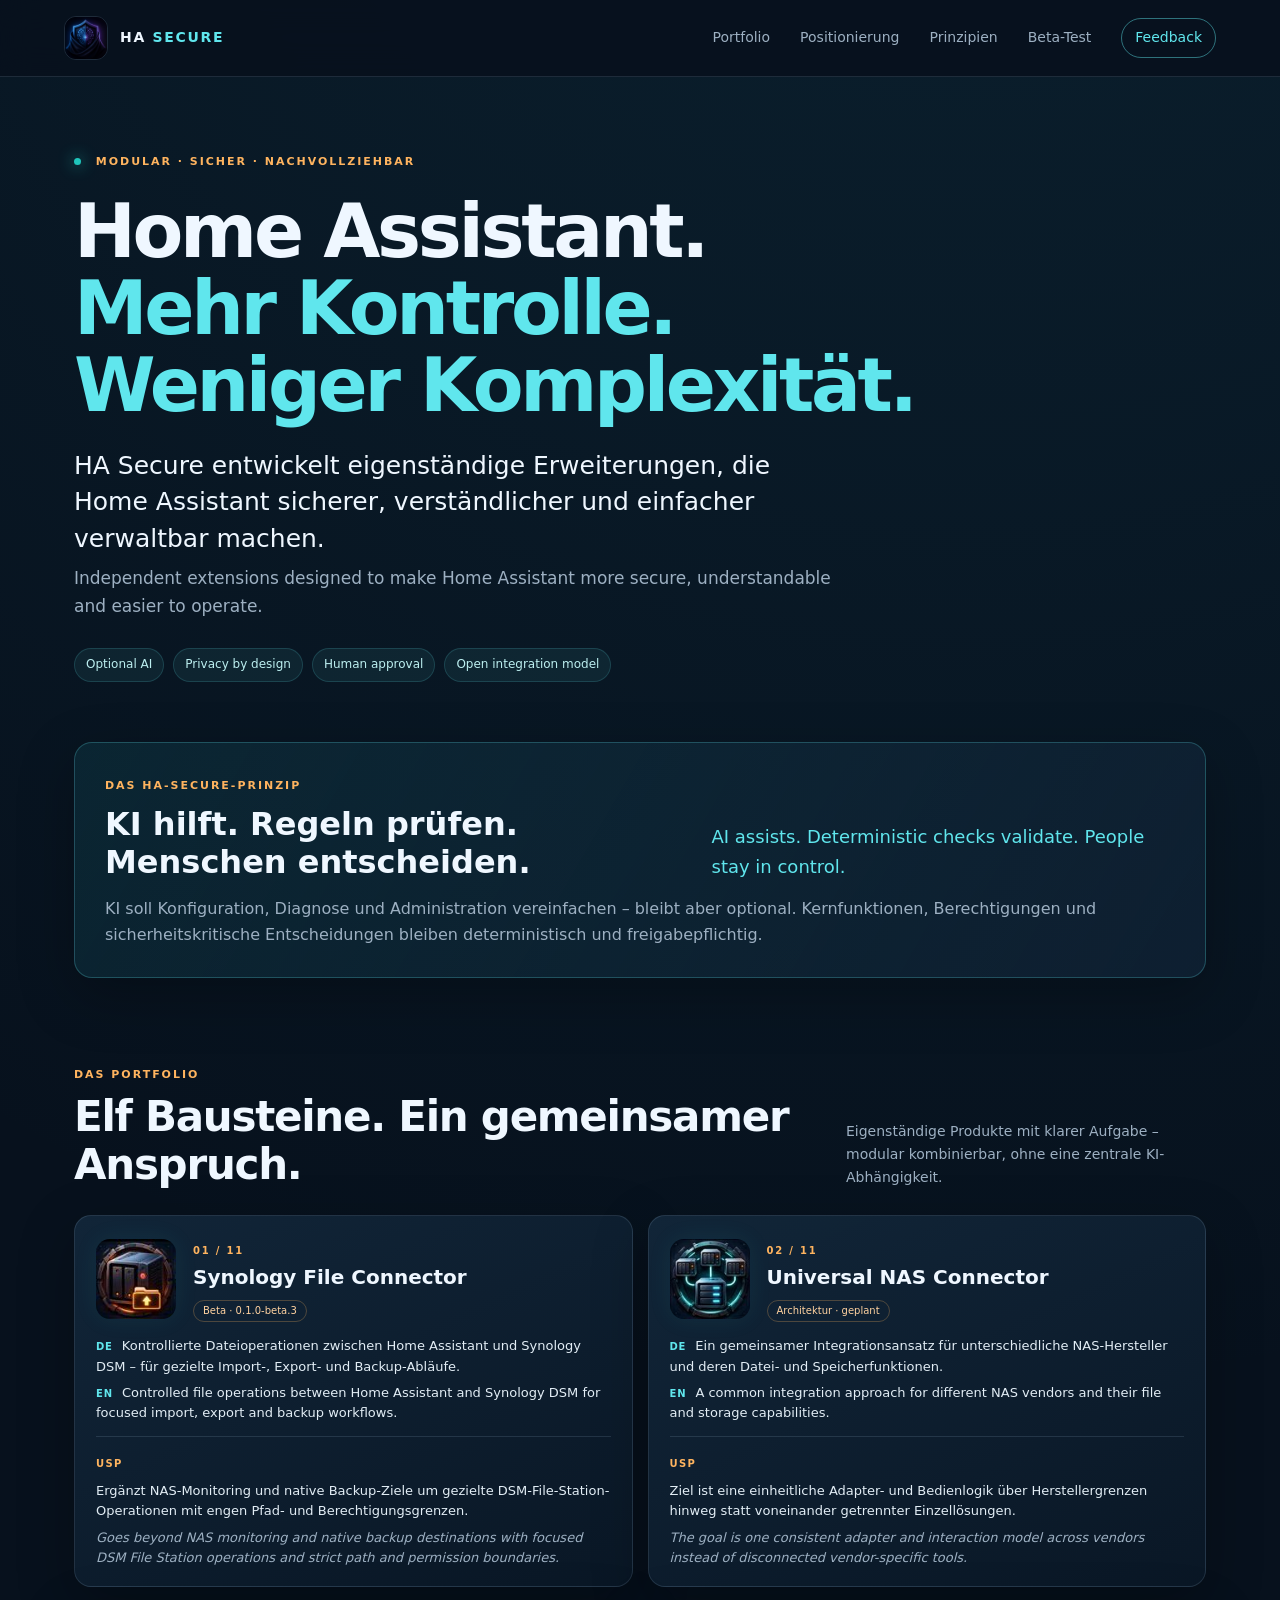
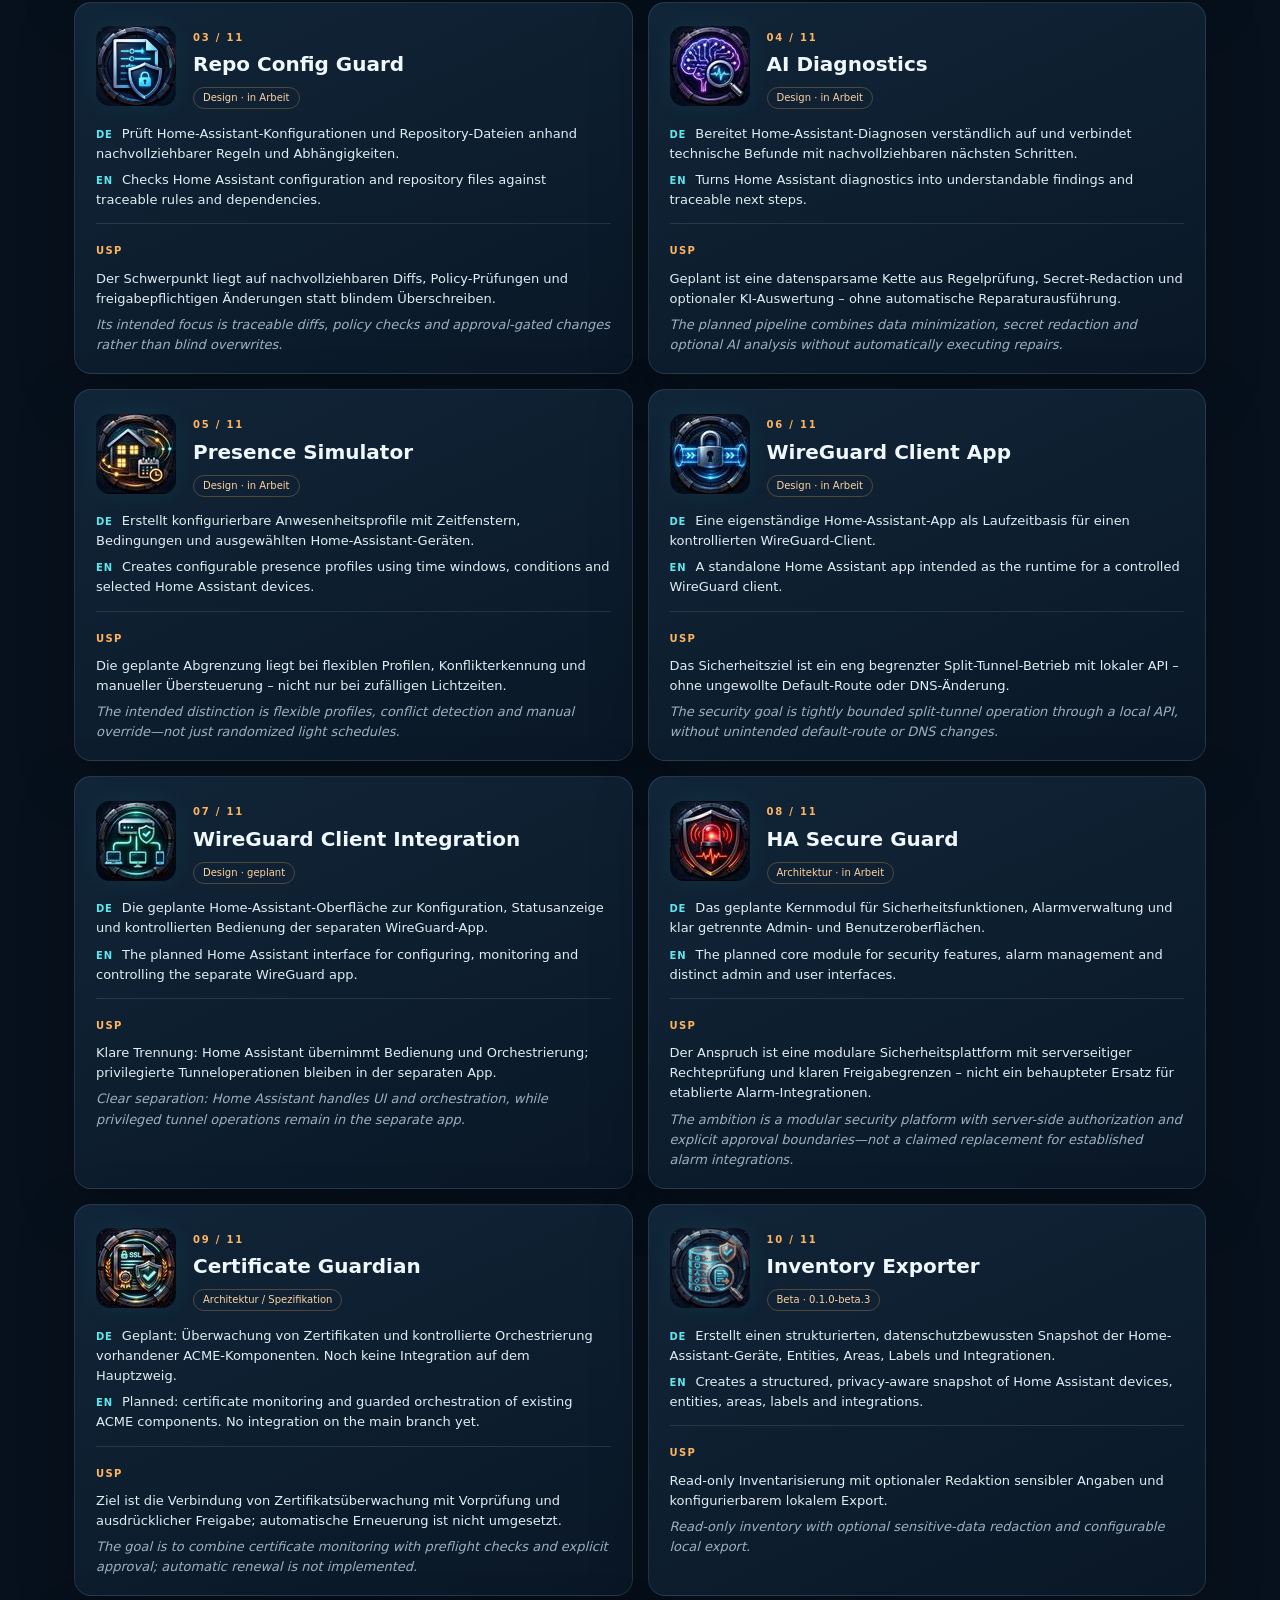
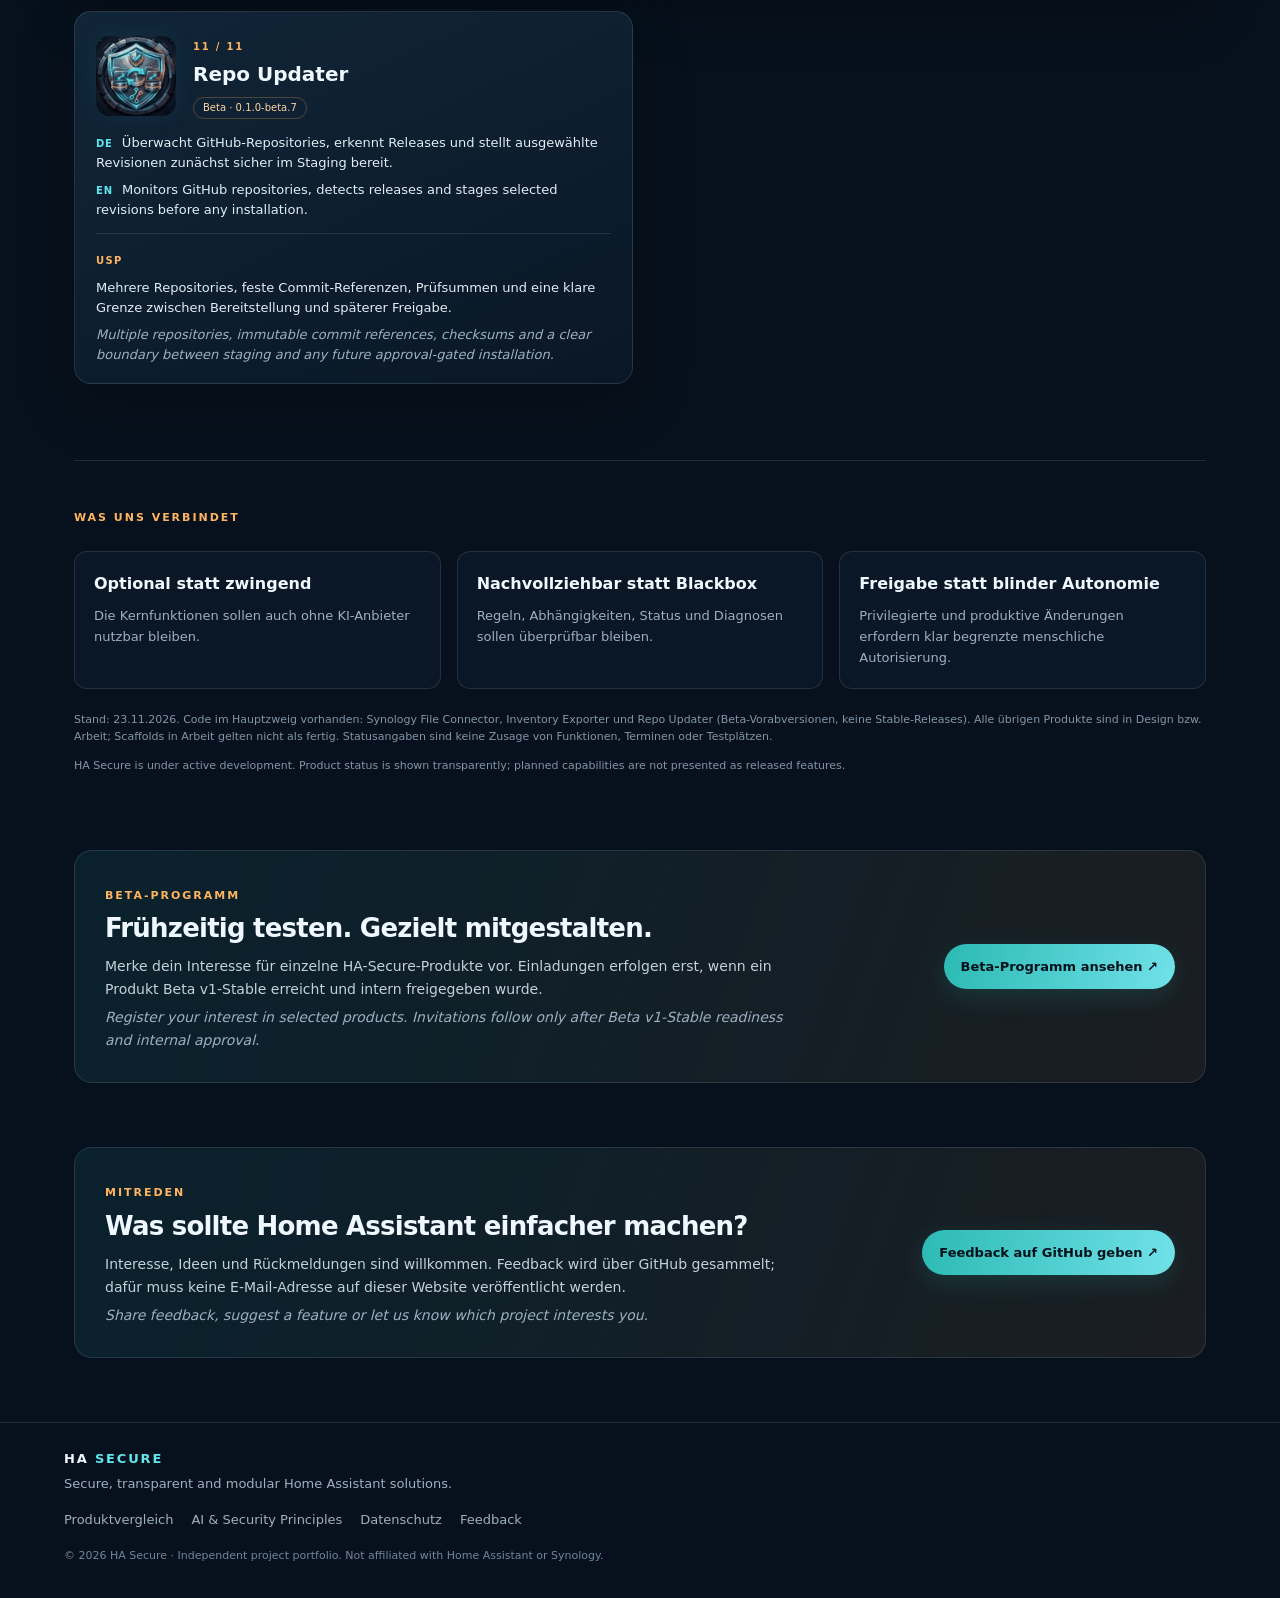
==== commit 881a80ff: "chore: Website-Status auf Entwicklungsstand 2026-11-23 aktualisieren Co-authored-by: Copilot App <22" ====
--- a/index.html
+++ b/index.html
@@ -17,7 +17,7 @@
 <section class="hero"><div class="hero-kicker"><span class="pulse"></span> MODULAR · SICHER · NACHVOLLZIEHBAR</div><h1>Home Assistant.<br><span>Mehr Kontrolle. Weniger Komplexität.</span></h1><p class="lead-de">HA Secure entwickelt eigenständige Erweiterungen, die Home Assistant sicherer, verständlicher und einfacher verwaltbar machen.</p><p class="lead-en">Independent extensions designed to make Home Assistant more secure, understandable and easier to operate.</p><div class="hero-tags"><span>Optional AI</span><span>Privacy by design</span><span>Human approval</span><span>Open integration model</span></div></section>
 <section class="principle-banner"><div><span class="eyebrow">DAS HA-SECURE-PRINZIP</span><h2>KI hilft. Regeln prüfen. Menschen entscheiden.</h2></div><p>AI assists. Deterministic checks validate. People stay in control.</p><p class="principle-detail">KI soll Konfiguration, Diagnose und Administration vereinfachen – bleibt aber optional. Kernfunktionen, Berechtigungen und sicherheitskritische Entscheidungen bleiben deterministisch und freigabepflichtig.</p></section>
 <section id="portfolio" class="portfolio-section"><div class="section-heading"><div><span class="eyebrow">DAS PORTFOLIO</span><h2>Elf Bausteine. Ein gemeinsamer Anspruch.</h2></div><p>Eigenständige Produkte mit klarer Aufgabe – modular kombinierbar, ohne eine zentrale KI-Abhängigkeit.</p></div><div class="product-grid"><article class="product-card" id="ha-synology-file-connector">
-      <div class="card-head"><img class="app-icon" src="assets/icons/ha-synology-file-connector.jpg" width="80" height="80" alt="Icon: Synology File Connector" loading="lazy"><div class="card-title"><span class="index">01 / 11</span><h3>Synology File Connector</h3><span class="status">Beta · Praxistest bestätigt</span></div></div>
+      <div class="card-head"><img class="app-icon" src="assets/icons/ha-synology-file-connector.jpg" width="80" height="80" alt="Icon: Synology File Connector" loading="lazy"><div class="card-title"><span class="index">01 / 11</span><h3>Synology File Connector</h3><span class="status">Beta · 0.1.0-beta.3</span></div></div>
       <div class="copy"><p><span class="lang">DE</span> Kontrollierte Dateioperationen zwischen Home Assistant und Synology DSM – für gezielte Import-, Export- und Backup-Abläufe.</p><p><span class="lang">EN</span> Controlled file operations between Home Assistant and Synology DSM for focused import, export and backup workflows.</p></div>
       <div class="usp"><strong>USP</strong><p>Ergänzt NAS-Monitoring und native Backup-Ziele um gezielte DSM-File-Station-Operationen mit engen Pfad- und Berechtigungsgrenzen.</p><p class="muted">Goes beyond NAS monitoring and native backup destinations with focused DSM File Station operations and strict path and permission boundaries.</p></div>
     </article><article class="product-card" id="ha-universal-nas-connector">
@@ -25,19 +25,19 @@
       <div class="copy"><p><span class="lang">DE</span> Ein gemeinsamer Integrationsansatz für unterschiedliche NAS-Hersteller und deren Datei- und Speicherfunktionen.</p><p><span class="lang">EN</span> A common integration approach for different NAS vendors and their file and storage capabilities.</p></div>
       <div class="usp"><strong>USP</strong><p>Ziel ist eine einheitliche Adapter- und Bedienlogik über Herstellergrenzen hinweg statt voneinander getrennter Einzellösungen.</p><p class="muted">The goal is one consistent adapter and interaction model across vendors instead of disconnected vendor-specific tools.</p></div>
     </article><article class="product-card" id="ha-repo-config-guard">
-      <div class="card-head"><img class="app-icon" src="assets/icons/ha-repo-config-guard.jpg" width="80" height="80" alt="Icon: Repo Config Guard" loading="lazy"><div class="card-title"><span class="index">03 / 11</span><h3>Repo Config Guard</h3><span class="status">Design · geplant</span></div></div>
+      <div class="card-head"><img class="app-icon" src="assets/icons/ha-repo-config-guard.jpg" width="80" height="80" alt="Icon: Repo Config Guard" loading="lazy"><div class="card-title"><span class="index">03 / 11</span><h3>Repo Config Guard</h3><span class="status">Design · in Arbeit</span></div></div>
       <div class="copy"><p><span class="lang">DE</span> Prüft Home-Assistant-Konfigurationen und Repository-Dateien anhand nachvollziehbarer Regeln und Abhängigkeiten.</p><p><span class="lang">EN</span> Checks Home Assistant configuration and repository files against traceable rules and dependencies.</p></div>
       <div class="usp"><strong>USP</strong><p>Der Schwerpunkt liegt auf nachvollziehbaren Diffs, Policy-Prüfungen und freigabepflichtigen Änderungen statt blindem Überschreiben.</p><p class="muted">Its intended focus is traceable diffs, policy checks and approval-gated changes rather than blind overwrites.</p></div>
     </article><article class="product-card" id="ha-ai-diagnostics">
-      <div class="card-head"><img class="app-icon" src="assets/icons/ha-ai-diagnostics.jpg" width="80" height="80" alt="Icon: AI Diagnostics" loading="lazy"><div class="card-title"><span class="index">04 / 11</span><h3>AI Diagnostics</h3><span class="status">Design · geplant</span></div></div>
+      <div class="card-head"><img class="app-icon" src="assets/icons/ha-ai-diagnostics.jpg" width="80" height="80" alt="Icon: AI Diagnostics" loading="lazy"><div class="card-title"><span class="index">04 / 11</span><h3>AI Diagnostics</h3><span class="status">Design · in Arbeit</span></div></div>
       <div class="copy"><p><span class="lang">DE</span> Bereitet Home-Assistant-Diagnosen verständlich auf und verbindet technische Befunde mit nachvollziehbaren nächsten Schritten.</p><p><span class="lang">EN</span> Turns Home Assistant diagnostics into understandable findings and traceable next steps.</p></div>
       <div class="usp"><strong>USP</strong><p>Geplant ist eine datensparsame Kette aus Regelprüfung, Secret-Redaction und optionaler KI-Auswertung – ohne automatische Reparaturausführung.</p><p class="muted">The planned pipeline combines data minimization, secret redaction and optional AI analysis without automatically executing repairs.</p></div>
     </article><article class="product-card" id="ha-presence-simulator">
-      <div class="card-head"><img class="app-icon" src="assets/icons/ha-presence-simulator.jpg" width="80" height="80" alt="Icon: Presence Simulator" loading="lazy"><div class="card-title"><span class="index">05 / 11</span><h3>Presence Simulator</h3><span class="status">Design · geplant</span></div></div>
+      <div class="card-head"><img class="app-icon" src="assets/icons/ha-presence-simulator.jpg" width="80" height="80" alt="Icon: Presence Simulator" loading="lazy"><div class="card-title"><span class="index">05 / 11</span><h3>Presence Simulator</h3><span class="status">Design · in Arbeit</span></div></div>
       <div class="copy"><p><span class="lang">DE</span> Erstellt konfigurierbare Anwesenheitsprofile mit Zeitfenstern, Bedingungen und ausgewählten Home-Assistant-Geräten.</p><p><span class="lang">EN</span> Creates configurable presence profiles using time windows, conditions and selected Home Assistant devices.</p></div>
       <div class="usp"><strong>USP</strong><p>Die geplante Abgrenzung liegt bei flexiblen Profilen, Konflikterkennung und manueller Übersteuerung – nicht nur bei zufälligen Lichtzeiten.</p><p class="muted">The intended distinction is flexible profiles, conflict detection and manual override—not just randomized light schedules.</p></div>
     </article><article class="product-card" id="ha-wireguard-client-app">
-      <div class="card-head"><img class="app-icon" src="assets/icons/ha-wireguard-client-app.jpg" width="80" height="80" alt="Icon: WireGuard Client App" loading="lazy"><div class="card-title"><span class="index">06 / 11</span><h3>WireGuard Client App</h3><span class="status">Experimentelles Scaffold</span></div></div>
+      <div class="card-head"><img class="app-icon" src="assets/icons/ha-wireguard-client-app.jpg" width="80" height="80" alt="Icon: WireGuard Client App" loading="lazy"><div class="card-title"><span class="index">06 / 11</span><h3>WireGuard Client App</h3><span class="status">Design · in Arbeit</span></div></div>
       <div class="copy"><p><span class="lang">DE</span> Eine eigenständige Home-Assistant-App als Laufzeitbasis für einen kontrollierten WireGuard-Client.</p><p><span class="lang">EN</span> A standalone Home Assistant app intended as the runtime for a controlled WireGuard client.</p></div>
       <div class="usp"><strong>USP</strong><p>Das Sicherheitsziel ist ein eng begrenzter Split-Tunnel-Betrieb mit lokaler API – ohne ungewollte Default-Route oder DNS-Änderung.</p><p class="muted">The security goal is tightly bounded split-tunnel operation through a local API, without unintended default-route or DNS changes.</p></div>
     </article><article class="product-card" id="ha-wireguard-client">
@@ -45,13 +45,13 @@
       <div class="copy"><p><span class="lang">DE</span> Die geplante Home-Assistant-Oberfläche zur Konfiguration, Statusanzeige und kontrollierten Bedienung der separaten WireGuard-App.</p><p><span class="lang">EN</span> The planned Home Assistant interface for configuring, monitoring and controlling the separate WireGuard app.</p></div>
       <div class="usp"><strong>USP</strong><p>Klare Trennung: Home Assistant übernimmt Bedienung und Orchestrierung; privilegierte Tunneloperationen bleiben in der separaten App.</p><p class="muted">Clear separation: Home Assistant handles UI and orchestration, while privileged tunnel operations remain in the separate app.</p></div>
     </article><article class="product-card" id="ha-secure-guard">
-      <div class="card-head"><img class="app-icon" src="assets/icons/ha-secure-guard.jpg" width="80" height="80" alt="Icon: HA Secure Guard" loading="lazy"><div class="card-title"><span class="index">08 / 11</span><h3>HA Secure Guard</h3><span class="status">Architektur · geplant</span></div></div>
+      <div class="card-head"><img class="app-icon" src="assets/icons/ha-secure-guard.jpg" width="80" height="80" alt="Icon: HA Secure Guard" loading="lazy"><div class="card-title"><span class="index">08 / 11</span><h3>HA Secure Guard</h3><span class="status">Architektur · in Arbeit</span></div></div>
       <div class="copy"><p><span class="lang">DE</span> Das geplante Kernmodul für Sicherheitsfunktionen, Alarmverwaltung und klar getrennte Admin- und Benutzeroberflächen.</p><p><span class="lang">EN</span> The planned core module for security features, alarm management and distinct admin and user interfaces.</p></div>
       <div class="usp"><strong>USP</strong><p>Der Anspruch ist eine modulare Sicherheitsplattform mit serverseitiger Rechteprüfung und klaren Freigabegrenzen – nicht ein behaupteter Ersatz für etablierte Alarm-Integrationen.</p><p class="muted">The ambition is a modular security platform with server-side authorization and explicit approval boundaries—not a claimed replacement for established alarm integrations.</p></div>
     </article><article class="product-card" id="ha-certificate-guardian">
-      <div class="card-head"><img class="app-icon" src="assets/icons/ha-certificate-guardian.jpg" width="80" height="80" alt="Icon: Certificate Guardian" loading="lazy"><div class="card-title"><span class="index">09 / 11</span><h3>Certificate Guardian</h3><span class="status">Spezifikationsphase</span></div></div>
-      <div class="copy"><p><span class="lang">DE</span> Überwacht extern bereitgestellte TLS-Zertifikate und orchestriert – bei passender Konfiguration – einen ACME-Supervisor-Dienst.</p><p><span class="lang">EN</span> Monitors externally served TLS certificates and can orchestrate a configured ACME Supervisor app.</p></div>
-      <div class="usp"><strong>USP</strong><p>Verbindet Zertifikatsüberwachung mit sicherer Vorprüfung und expliziter Freigabe; automatische Erneuerung bleibt standardmäßig aus.</p><p class="muted">Combines certificate monitoring with safety preflight and explicit approval; automatic renewal is disabled by default.</p></div>
+      <div class="card-head"><img class="app-icon" src="assets/icons/ha-certificate-guardian.jpg" width="80" height="80" alt="Icon: Certificate Guardian" loading="lazy"><div class="card-title"><span class="index">09 / 11</span><h3>Certificate Guardian</h3>      <span class="status">Architektur / Spezifikation</span></div></div>
+            <div class="copy"><p><span class="lang">DE</span> Geplant: Überwachung von Zertifikaten und kontrollierte Orchestrierung vorhandener ACME-Komponenten. Noch keine Integration auf dem Hauptzweig.</p><p><span class="lang">EN</span> Planned: certificate monitoring and guarded orchestration of existing ACME components. No integration on the main branch yet.</p></div>
+            <div class="usp"><strong>USP</strong><p>Ziel ist die Verbindung von Zertifikatsüberwachung mit Vorprüfung und ausdrücklicher Freigabe; automatische Erneuerung ist nicht umgesetzt.</p><p class="muted">The goal is to combine certificate monitoring with preflight checks and explicit approval; automatic renewal is not implemented.</p></div>
     </article><article class="product-card" id="ha-inventory-exporter">
       <div class="card-head"><img class="app-icon" src="assets/icons/ha-inventory-exporter-96.png" width="80" height="80" alt="Icon: Inventory Exporter" loading="lazy"><div class="card-title"><span class="index">10 / 11</span><h3>Inventory Exporter</h3><span class="status">Beta · 0.1.0-beta.3</span></div></div>
       <div class="copy"><p><span class="lang">DE</span> Erstellt einen strukturierten, datenschutzbewussten Snapshot der Home-Assistant-Geräte, Entities, Areas, Labels und Integrationen.</p><p><span class="lang">EN</span> Creates a structured, privacy-aware snapshot of Home Assistant devices, entities, areas, labels and integrations.</p></div>
@@ -61,7 +61,7 @@
       <div class="copy"><p><span class="lang">DE</span> Überwacht GitHub-Repositories, erkennt Releases und stellt ausgewählte Revisionen zunächst sicher im Staging bereit.</p><p><span class="lang">EN</span> Monitors GitHub repositories, detects releases and stages selected revisions before any installation.</p></div>
       <div class="usp"><strong>USP</strong><p>Mehrere Repositories, feste Commit-Referenzen, Prüfsummen und eine klare Grenze zwischen Bereitstellung und späterer Freigabe.</p><p class="muted">Multiple repositories, immutable commit references, checksums and a clear boundary between staging and any future approval-gated installation.</p></div>
     </article></div></section>
-<section class="why"><span class="eyebrow">WAS UNS VERBINDET</span><div class="why-grid"><div><h3>Optional statt zwingend</h3><p>Die Kernfunktionen sollen auch ohne KI-Anbieter nutzbar bleiben.</p></div><div><h3>Nachvollziehbar statt Blackbox</h3><p>Regeln, Abhängigkeiten, Status und Diagnosen sollen überprüfbar bleiben.</p></div><div><h3>Freigabe statt blinder Autonomie</h3><p>Privilegierte und produktive Änderungen erfordern klar begrenzte menschliche Autorisierung.</p></div></div><p class="fineprint">HA Secure is under active development. Product status is shown transparently; planned capabilities are not presented as released features.</p></section>
+<section class="why"><span class="eyebrow">WAS UNS VERBINDET</span><div class="why-grid"><div><h3>Optional statt zwingend</h3><p>Die Kernfunktionen sollen auch ohne KI-Anbieter nutzbar bleiben.</p></div><div><h3>Nachvollziehbar statt Blackbox</h3><p>Regeln, Abhängigkeiten, Status und Diagnosen sollen überprüfbar bleiben.</p></div><div><h3>Freigabe statt blinder Autonomie</h3><p>Privilegierte und produktive Änderungen erfordern klar begrenzte menschliche Autorisierung.</p></div></div><p class="fineprint">Stand: 23.11.2026. Code im Hauptzweig vorhanden: Synology File Connector, Inventory Exporter und Repo Updater (Beta-Vorabversionen, keine Stable-Releases). Alle übrigen Produkte sind in Design bzw. Arbeit; Scaffolds in Arbeit gelten nicht als fertig. Statusangaben sind keine Zusage von Funktionen, Terminen oder Testplätzen.</p><p class="fineprint">HA Secure is under active development. Product status is shown transparently; planned capabilities are not presented as released features.</p></section>
 <section class="feedback"><div><span class="eyebrow">BETA-PROGRAMM</span><h2>Frühzeitig testen. Gezielt mitgestalten.</h2><p>Merke dein Interesse für einzelne HA-Secure-Produkte vor. Einladungen erfolgen erst, wenn ein Produkt Beta v1-Stable erreicht und intern freigegeben wurde.</p><p class="muted">Register your interest in selected products. Invitations follow only after Beta v1-Stable readiness and internal approval.</p></div><a class="button" href="beta.html">Beta-Programm ansehen <span>↗</span></a></section><section class="feedback"><div><span class="eyebrow">MITREDEN</span><h2>Was sollte Home Assistant einfacher machen?</h2><p>Interesse, Ideen und Rückmeldungen sind willkommen. Feedback wird über GitHub gesammelt; dafür muss keine E-Mail-Adresse auf dieser Website veröffentlicht werden.</p><p class="muted">Share feedback, suggest a feature or let us know which project interests you.</p></div><a class="button" href="https://github.com/HASecure/ha-secure-website/issues/new?template=feedback.yml">Feedback auf GitHub geben <span>↗</span></a></section>
 </main>
 <footer><div class="footer-brand">HA <b>SECURE</b></div><p>Secure, transparent and modular Home Assistant solutions.</p><div class="footer-links"><a href="positioning.html">Produktvergleich</a><a href="principles.html">AI & Security Principles</a><a href="privacy.html">Datenschutz</a><a href="https://github.com/HASecure/ha-secure-website/issues/new?template=feedback.yml">Feedback</a></div><small>© 2026 HA Secure · Independent project portfolio. Not affiliated with Home Assistant or Synology.</small></footer>
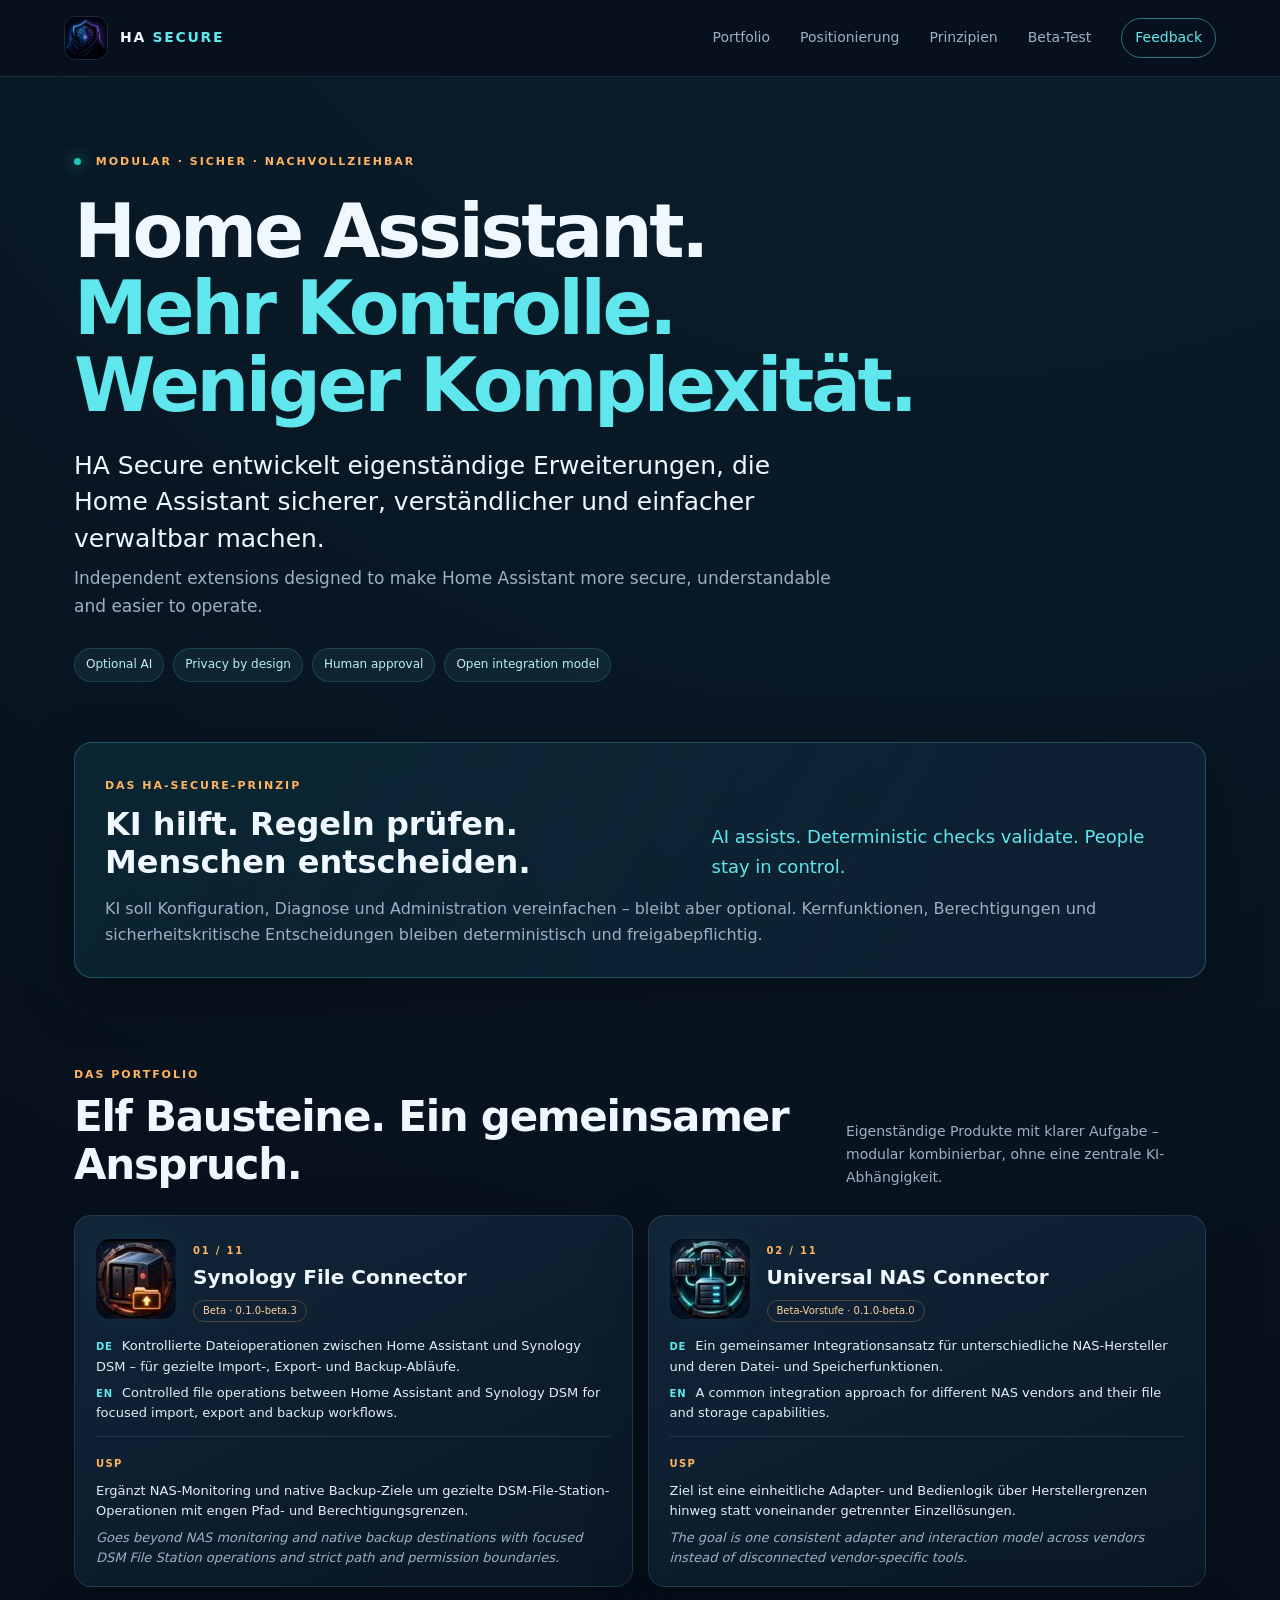
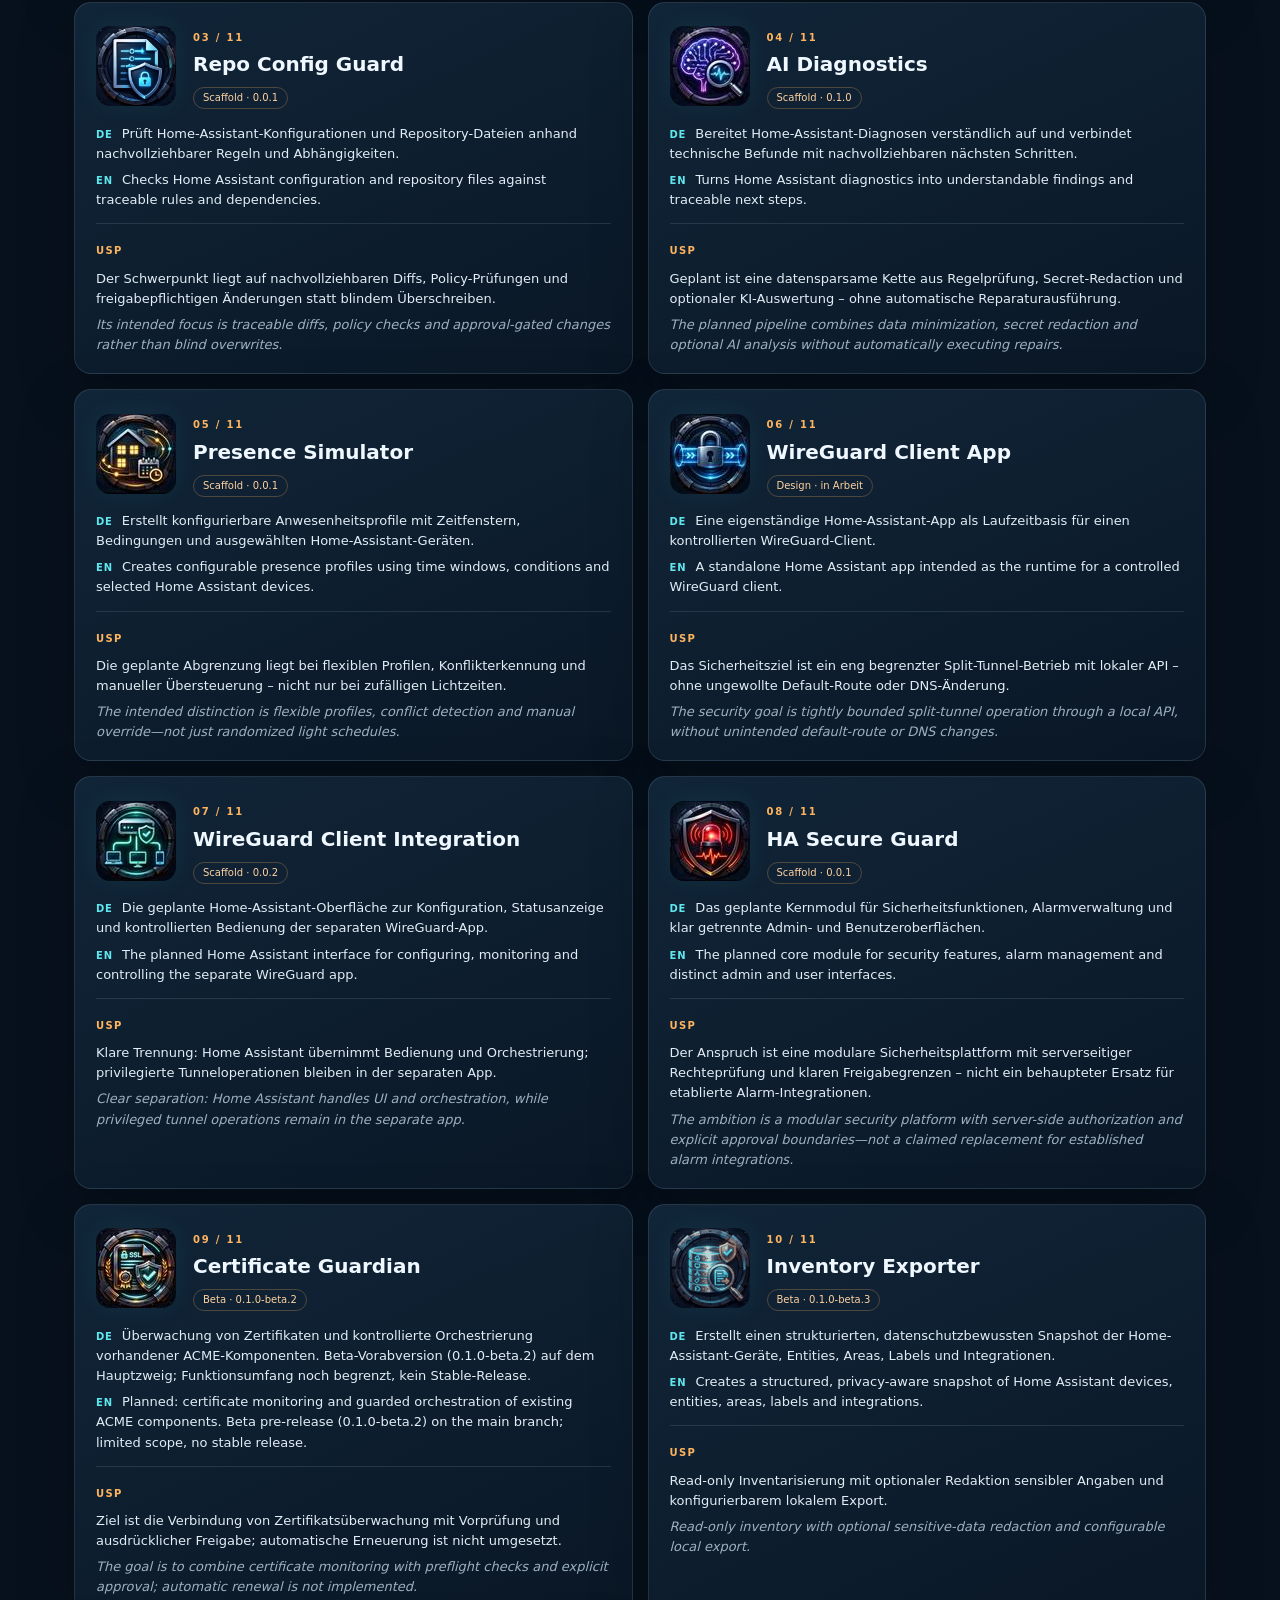
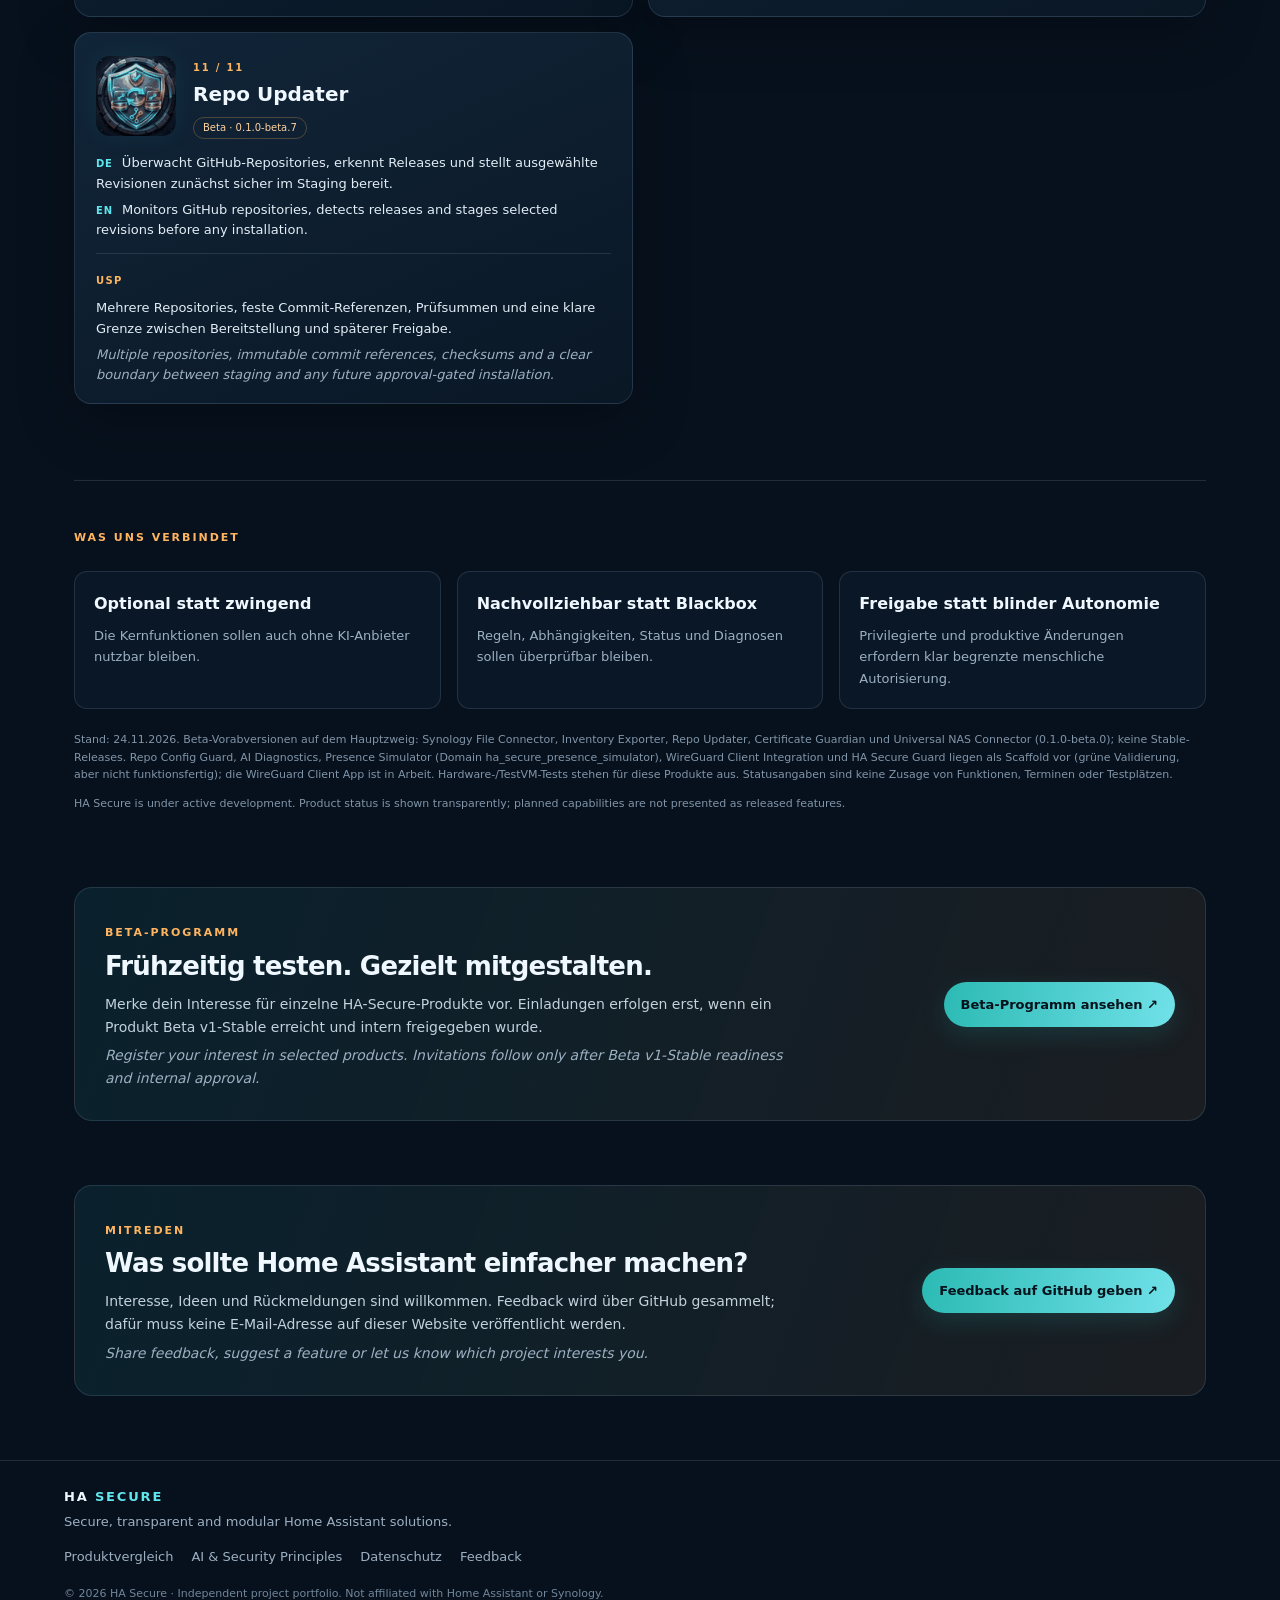
==== commit 800af895: "docs: update website status to 2026-11-24 repo state Co-authored-by: Copilot App <223556219+Copilot@" ====
--- a/index.html
+++ b/index.html
@@ -21,19 +21,19 @@
       <div class="copy"><p><span class="lang">DE</span> Kontrollierte Dateioperationen zwischen Home Assistant und Synology DSM – für gezielte Import-, Export- und Backup-Abläufe.</p><p><span class="lang">EN</span> Controlled file operations between Home Assistant and Synology DSM for focused import, export and backup workflows.</p></div>
       <div class="usp"><strong>USP</strong><p>Ergänzt NAS-Monitoring und native Backup-Ziele um gezielte DSM-File-Station-Operationen mit engen Pfad- und Berechtigungsgrenzen.</p><p class="muted">Goes beyond NAS monitoring and native backup destinations with focused DSM File Station operations and strict path and permission boundaries.</p></div>
     </article><article class="product-card" id="ha-universal-nas-connector">
-      <div class="card-head"><img class="app-icon" src="assets/icons/ha-universal-nas-connector.jpg" width="80" height="80" alt="Icon: Universal NAS Connector" loading="lazy"><div class="card-title"><span class="index">02 / 11</span><h3>Universal NAS Connector</h3><span class="status">Architektur · geplant</span></div></div>
+      <div class="card-head"><img class="app-icon" src="assets/icons/ha-universal-nas-connector.jpg" width="80" height="80" alt="Icon: Universal NAS Connector" loading="lazy"><div class="card-title"><span class="index">02 / 11</span><h3>Universal NAS Connector</h3><span class="status">Beta-Vorstufe · 0.1.0-beta.0</span></div></div>
       <div class="copy"><p><span class="lang">DE</span> Ein gemeinsamer Integrationsansatz für unterschiedliche NAS-Hersteller und deren Datei- und Speicherfunktionen.</p><p><span class="lang">EN</span> A common integration approach for different NAS vendors and their file and storage capabilities.</p></div>
       <div class="usp"><strong>USP</strong><p>Ziel ist eine einheitliche Adapter- und Bedienlogik über Herstellergrenzen hinweg statt voneinander getrennter Einzellösungen.</p><p class="muted">The goal is one consistent adapter and interaction model across vendors instead of disconnected vendor-specific tools.</p></div>
     </article><article class="product-card" id="ha-repo-config-guard">
-      <div class="card-head"><img class="app-icon" src="assets/icons/ha-repo-config-guard.jpg" width="80" height="80" alt="Icon: Repo Config Guard" loading="lazy"><div class="card-title"><span class="index">03 / 11</span><h3>Repo Config Guard</h3><span class="status">Design · in Arbeit</span></div></div>
+      <div class="card-head"><img class="app-icon" src="assets/icons/ha-repo-config-guard.jpg" width="80" height="80" alt="Icon: Repo Config Guard" loading="lazy"><div class="card-title"><span class="index">03 / 11</span><h3>Repo Config Guard</h3><span class="status">Scaffold · 0.0.1</span></div></div>
       <div class="copy"><p><span class="lang">DE</span> Prüft Home-Assistant-Konfigurationen und Repository-Dateien anhand nachvollziehbarer Regeln und Abhängigkeiten.</p><p><span class="lang">EN</span> Checks Home Assistant configuration and repository files against traceable rules and dependencies.</p></div>
       <div class="usp"><strong>USP</strong><p>Der Schwerpunkt liegt auf nachvollziehbaren Diffs, Policy-Prüfungen und freigabepflichtigen Änderungen statt blindem Überschreiben.</p><p class="muted">Its intended focus is traceable diffs, policy checks and approval-gated changes rather than blind overwrites.</p></div>
     </article><article class="product-card" id="ha-ai-diagnostics">
-      <div class="card-head"><img class="app-icon" src="assets/icons/ha-ai-diagnostics.jpg" width="80" height="80" alt="Icon: AI Diagnostics" loading="lazy"><div class="card-title"><span class="index">04 / 11</span><h3>AI Diagnostics</h3><span class="status">Design · in Arbeit</span></div></div>
+      <div class="card-head"><img class="app-icon" src="assets/icons/ha-ai-diagnostics.jpg" width="80" height="80" alt="Icon: AI Diagnostics" loading="lazy"><div class="card-title"><span class="index">04 / 11</span><h3>AI Diagnostics</h3><span class="status">Scaffold · 0.1.0</span></div></div>
       <div class="copy"><p><span class="lang">DE</span> Bereitet Home-Assistant-Diagnosen verständlich auf und verbindet technische Befunde mit nachvollziehbaren nächsten Schritten.</p><p><span class="lang">EN</span> Turns Home Assistant diagnostics into understandable findings and traceable next steps.</p></div>
       <div class="usp"><strong>USP</strong><p>Geplant ist eine datensparsame Kette aus Regelprüfung, Secret-Redaction und optionaler KI-Auswertung – ohne automatische Reparaturausführung.</p><p class="muted">The planned pipeline combines data minimization, secret redaction and optional AI analysis without automatically executing repairs.</p></div>
     </article><article class="product-card" id="ha-presence-simulator">
-      <div class="card-head"><img class="app-icon" src="assets/icons/ha-presence-simulator.jpg" width="80" height="80" alt="Icon: Presence Simulator" loading="lazy"><div class="card-title"><span class="index">05 / 11</span><h3>Presence Simulator</h3><span class="status">Design · in Arbeit</span></div></div>
+      <div class="card-head"><img class="app-icon" src="assets/icons/ha-presence-simulator.jpg" width="80" height="80" alt="Icon: Presence Simulator" loading="lazy"><div class="card-title"><span class="index">05 / 11</span><h3>Presence Simulator</h3><span class="status">Scaffold · 0.0.1</span></div></div>
       <div class="copy"><p><span class="lang">DE</span> Erstellt konfigurierbare Anwesenheitsprofile mit Zeitfenstern, Bedingungen und ausgewählten Home-Assistant-Geräten.</p><p><span class="lang">EN</span> Creates configurable presence profiles using time windows, conditions and selected Home Assistant devices.</p></div>
       <div class="usp"><strong>USP</strong><p>Die geplante Abgrenzung liegt bei flexiblen Profilen, Konflikterkennung und manueller Übersteuerung – nicht nur bei zufälligen Lichtzeiten.</p><p class="muted">The intended distinction is flexible profiles, conflict detection and manual override—not just randomized light schedules.</p></div>
     </article><article class="product-card" id="ha-wireguard-client-app">
@@ -41,16 +41,16 @@
       <div class="copy"><p><span class="lang">DE</span> Eine eigenständige Home-Assistant-App als Laufzeitbasis für einen kontrollierten WireGuard-Client.</p><p><span class="lang">EN</span> A standalone Home Assistant app intended as the runtime for a controlled WireGuard client.</p></div>
       <div class="usp"><strong>USP</strong><p>Das Sicherheitsziel ist ein eng begrenzter Split-Tunnel-Betrieb mit lokaler API – ohne ungewollte Default-Route oder DNS-Änderung.</p><p class="muted">The security goal is tightly bounded split-tunnel operation through a local API, without unintended default-route or DNS changes.</p></div>
     </article><article class="product-card" id="ha-wireguard-client">
-      <div class="card-head"><img class="app-icon" src="assets/icons/ha-wireguard-client.jpg" width="80" height="80" alt="Icon: WireGuard Client Integration" loading="lazy"><div class="card-title"><span class="index">07 / 11</span><h3>WireGuard Client Integration</h3><span class="status">Design · geplant</span></div></div>
+      <div class="card-head"><img class="app-icon" src="assets/icons/ha-wireguard-client.jpg" width="80" height="80" alt="Icon: WireGuard Client Integration" loading="lazy"><div class="card-title"><span class="index">07 / 11</span><h3>WireGuard Client Integration</h3><span class="status">Scaffold · 0.0.2</span></div></div>
       <div class="copy"><p><span class="lang">DE</span> Die geplante Home-Assistant-Oberfläche zur Konfiguration, Statusanzeige und kontrollierten Bedienung der separaten WireGuard-App.</p><p><span class="lang">EN</span> The planned Home Assistant interface for configuring, monitoring and controlling the separate WireGuard app.</p></div>
       <div class="usp"><strong>USP</strong><p>Klare Trennung: Home Assistant übernimmt Bedienung und Orchestrierung; privilegierte Tunneloperationen bleiben in der separaten App.</p><p class="muted">Clear separation: Home Assistant handles UI and orchestration, while privileged tunnel operations remain in the separate app.</p></div>
     </article><article class="product-card" id="ha-secure-guard">
-      <div class="card-head"><img class="app-icon" src="assets/icons/ha-secure-guard.jpg" width="80" height="80" alt="Icon: HA Secure Guard" loading="lazy"><div class="card-title"><span class="index">08 / 11</span><h3>HA Secure Guard</h3><span class="status">Architektur · in Arbeit</span></div></div>
+      <div class="card-head"><img class="app-icon" src="assets/icons/ha-secure-guard.jpg" width="80" height="80" alt="Icon: HA Secure Guard" loading="lazy"><div class="card-title"><span class="index">08 / 11</span><h3>HA Secure Guard</h3><span class="status">Scaffold · 0.0.1</span></div></div>
       <div class="copy"><p><span class="lang">DE</span> Das geplante Kernmodul für Sicherheitsfunktionen, Alarmverwaltung und klar getrennte Admin- und Benutzeroberflächen.</p><p><span class="lang">EN</span> The planned core module for security features, alarm management and distinct admin and user interfaces.</p></div>
       <div class="usp"><strong>USP</strong><p>Der Anspruch ist eine modulare Sicherheitsplattform mit serverseitiger Rechteprüfung und klaren Freigabegrenzen – nicht ein behaupteter Ersatz für etablierte Alarm-Integrationen.</p><p class="muted">The ambition is a modular security platform with server-side authorization and explicit approval boundaries—not a claimed replacement for established alarm integrations.</p></div>
     </article><article class="product-card" id="ha-certificate-guardian">
-      <div class="card-head"><img class="app-icon" src="assets/icons/ha-certificate-guardian.jpg" width="80" height="80" alt="Icon: Certificate Guardian" loading="lazy"><div class="card-title"><span class="index">09 / 11</span><h3>Certificate Guardian</h3>      <span class="status">Architektur / Spezifikation</span></div></div>
-            <div class="copy"><p><span class="lang">DE</span> Geplant: Überwachung von Zertifikaten und kontrollierte Orchestrierung vorhandener ACME-Komponenten. Noch keine Integration auf dem Hauptzweig.</p><p><span class="lang">EN</span> Planned: certificate monitoring and guarded orchestration of existing ACME components. No integration on the main branch yet.</p></div>
+      <div class="card-head"><img class="app-icon" src="assets/icons/ha-certificate-guardian.jpg" width="80" height="80" alt="Icon: Certificate Guardian" loading="lazy"><div class="card-title"><span class="index">09 / 11</span><h3>Certificate Guardian</h3>      <span class="status">Beta · 0.1.0-beta.2</span></div></div>
+            <div class="copy"><p><span class="lang">DE</span> Überwachung von Zertifikaten und kontrollierte Orchestrierung vorhandener ACME-Komponenten. Beta-Vorabversion (0.1.0-beta.2) auf dem Hauptzweig; Funktionsumfang noch begrenzt, kein Stable-Release.</p><p><span class="lang">EN</span> Planned: certificate monitoring and guarded orchestration of existing ACME components. Beta pre-release (0.1.0-beta.2) on the main branch; limited scope, no stable release.</p></div>
             <div class="usp"><strong>USP</strong><p>Ziel ist die Verbindung von Zertifikatsüberwachung mit Vorprüfung und ausdrücklicher Freigabe; automatische Erneuerung ist nicht umgesetzt.</p><p class="muted">The goal is to combine certificate monitoring with preflight checks and explicit approval; automatic renewal is not implemented.</p></div>
     </article><article class="product-card" id="ha-inventory-exporter">
       <div class="card-head"><img class="app-icon" src="assets/icons/ha-inventory-exporter-96.png" width="80" height="80" alt="Icon: Inventory Exporter" loading="lazy"><div class="card-title"><span class="index">10 / 11</span><h3>Inventory Exporter</h3><span class="status">Beta · 0.1.0-beta.3</span></div></div>
@@ -61,7 +61,7 @@
       <div class="copy"><p><span class="lang">DE</span> Überwacht GitHub-Repositories, erkennt Releases und stellt ausgewählte Revisionen zunächst sicher im Staging bereit.</p><p><span class="lang">EN</span> Monitors GitHub repositories, detects releases and stages selected revisions before any installation.</p></div>
       <div class="usp"><strong>USP</strong><p>Mehrere Repositories, feste Commit-Referenzen, Prüfsummen und eine klare Grenze zwischen Bereitstellung und späterer Freigabe.</p><p class="muted">Multiple repositories, immutable commit references, checksums and a clear boundary between staging and any future approval-gated installation.</p></div>
     </article></div></section>
-<section class="why"><span class="eyebrow">WAS UNS VERBINDET</span><div class="why-grid"><div><h3>Optional statt zwingend</h3><p>Die Kernfunktionen sollen auch ohne KI-Anbieter nutzbar bleiben.</p></div><div><h3>Nachvollziehbar statt Blackbox</h3><p>Regeln, Abhängigkeiten, Status und Diagnosen sollen überprüfbar bleiben.</p></div><div><h3>Freigabe statt blinder Autonomie</h3><p>Privilegierte und produktive Änderungen erfordern klar begrenzte menschliche Autorisierung.</p></div></div><p class="fineprint">Stand: 23.11.2026. Code im Hauptzweig vorhanden: Synology File Connector, Inventory Exporter und Repo Updater (Beta-Vorabversionen, keine Stable-Releases). Alle übrigen Produkte sind in Design bzw. Arbeit; Scaffolds in Arbeit gelten nicht als fertig. Statusangaben sind keine Zusage von Funktionen, Terminen oder Testplätzen.</p><p class="fineprint">HA Secure is under active development. Product status is shown transparently; planned capabilities are not presented as released features.</p></section>
+<section class="why"><span class="eyebrow">WAS UNS VERBINDET</span><div class="why-grid"><div><h3>Optional statt zwingend</h3><p>Die Kernfunktionen sollen auch ohne KI-Anbieter nutzbar bleiben.</p></div><div><h3>Nachvollziehbar statt Blackbox</h3><p>Regeln, Abhängigkeiten, Status und Diagnosen sollen überprüfbar bleiben.</p></div><div><h3>Freigabe statt blinder Autonomie</h3><p>Privilegierte und produktive Änderungen erfordern klar begrenzte menschliche Autorisierung.</p></div></div><p class="fineprint">Stand: 24.11.2026. Beta-Vorabversionen auf dem Hauptzweig: Synology File Connector, Inventory Exporter, Repo Updater, Certificate Guardian und Universal NAS Connector (0.1.0-beta.0); keine Stable-Releases. Repo Config Guard, AI Diagnostics, Presence Simulator (Domain ha_secure_presence_simulator), WireGuard Client Integration und HA Secure Guard liegen als Scaffold vor (grüne Validierung, aber nicht funktionsfertig); die WireGuard Client App ist in Arbeit. Hardware-/TestVM-Tests stehen für diese Produkte aus. Statusangaben sind keine Zusage von Funktionen, Terminen oder Testplätzen.</p><p class="fineprint">HA Secure is under active development. Product status is shown transparently; planned capabilities are not presented as released features.</p></section>
 <section class="feedback"><div><span class="eyebrow">BETA-PROGRAMM</span><h2>Frühzeitig testen. Gezielt mitgestalten.</h2><p>Merke dein Interesse für einzelne HA-Secure-Produkte vor. Einladungen erfolgen erst, wenn ein Produkt Beta v1-Stable erreicht und intern freigegeben wurde.</p><p class="muted">Register your interest in selected products. Invitations follow only after Beta v1-Stable readiness and internal approval.</p></div><a class="button" href="beta.html">Beta-Programm ansehen <span>↗</span></a></section><section class="feedback"><div><span class="eyebrow">MITREDEN</span><h2>Was sollte Home Assistant einfacher machen?</h2><p>Interesse, Ideen und Rückmeldungen sind willkommen. Feedback wird über GitHub gesammelt; dafür muss keine E-Mail-Adresse auf dieser Website veröffentlicht werden.</p><p class="muted">Share feedback, suggest a feature or let us know which project interests you.</p></div><a class="button" href="https://github.com/HASecure/ha-secure-website/issues/new?template=feedback.yml">Feedback auf GitHub geben <span>↗</span></a></section>
 </main>
 <footer><div class="footer-brand">HA <b>SECURE</b></div><p>Secure, transparent and modular Home Assistant solutions.</p><div class="footer-links"><a href="positioning.html">Produktvergleich</a><a href="principles.html">AI & Security Principles</a><a href="privacy.html">Datenschutz</a><a href="https://github.com/HASecure/ha-secure-website/issues/new?template=feedback.yml">Feedback</a></div><small>© 2026 HA Secure · Independent project portfolio. Not affiliated with Home Assistant or Synology.</small></footer>
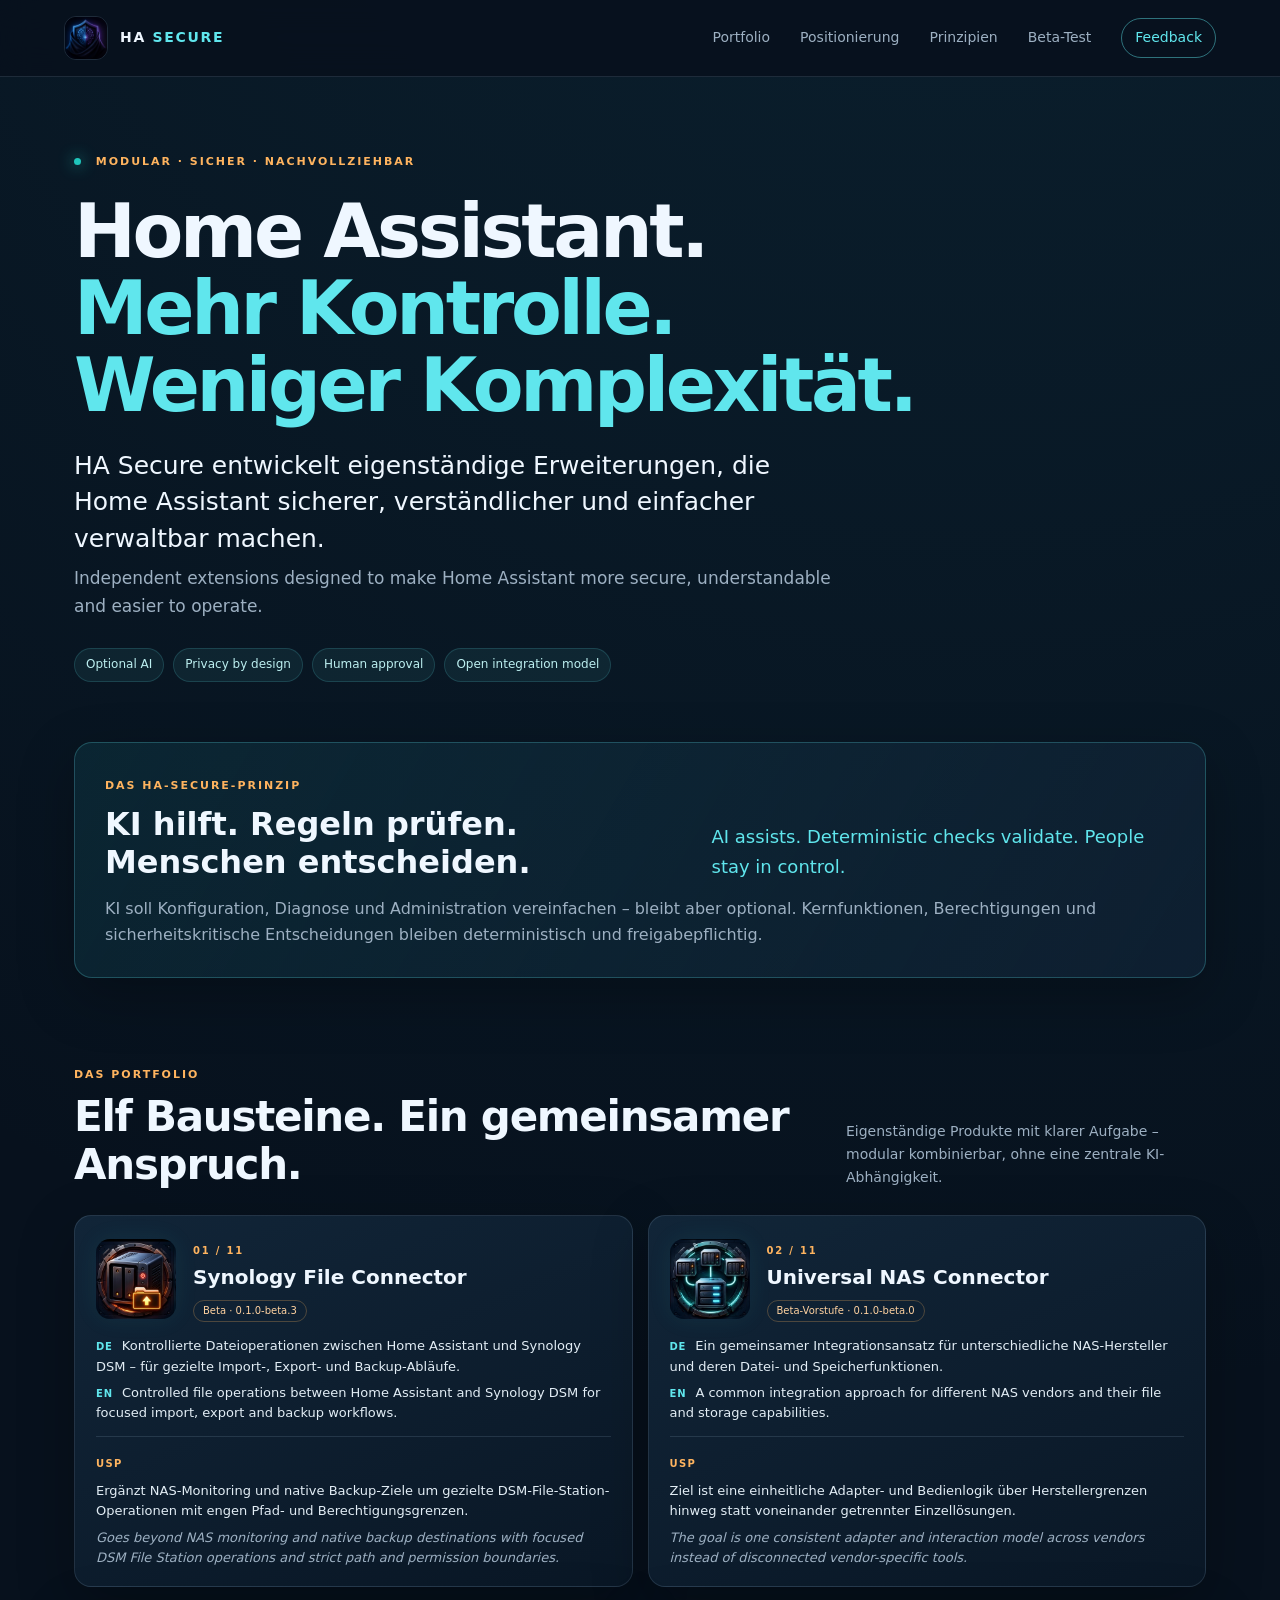
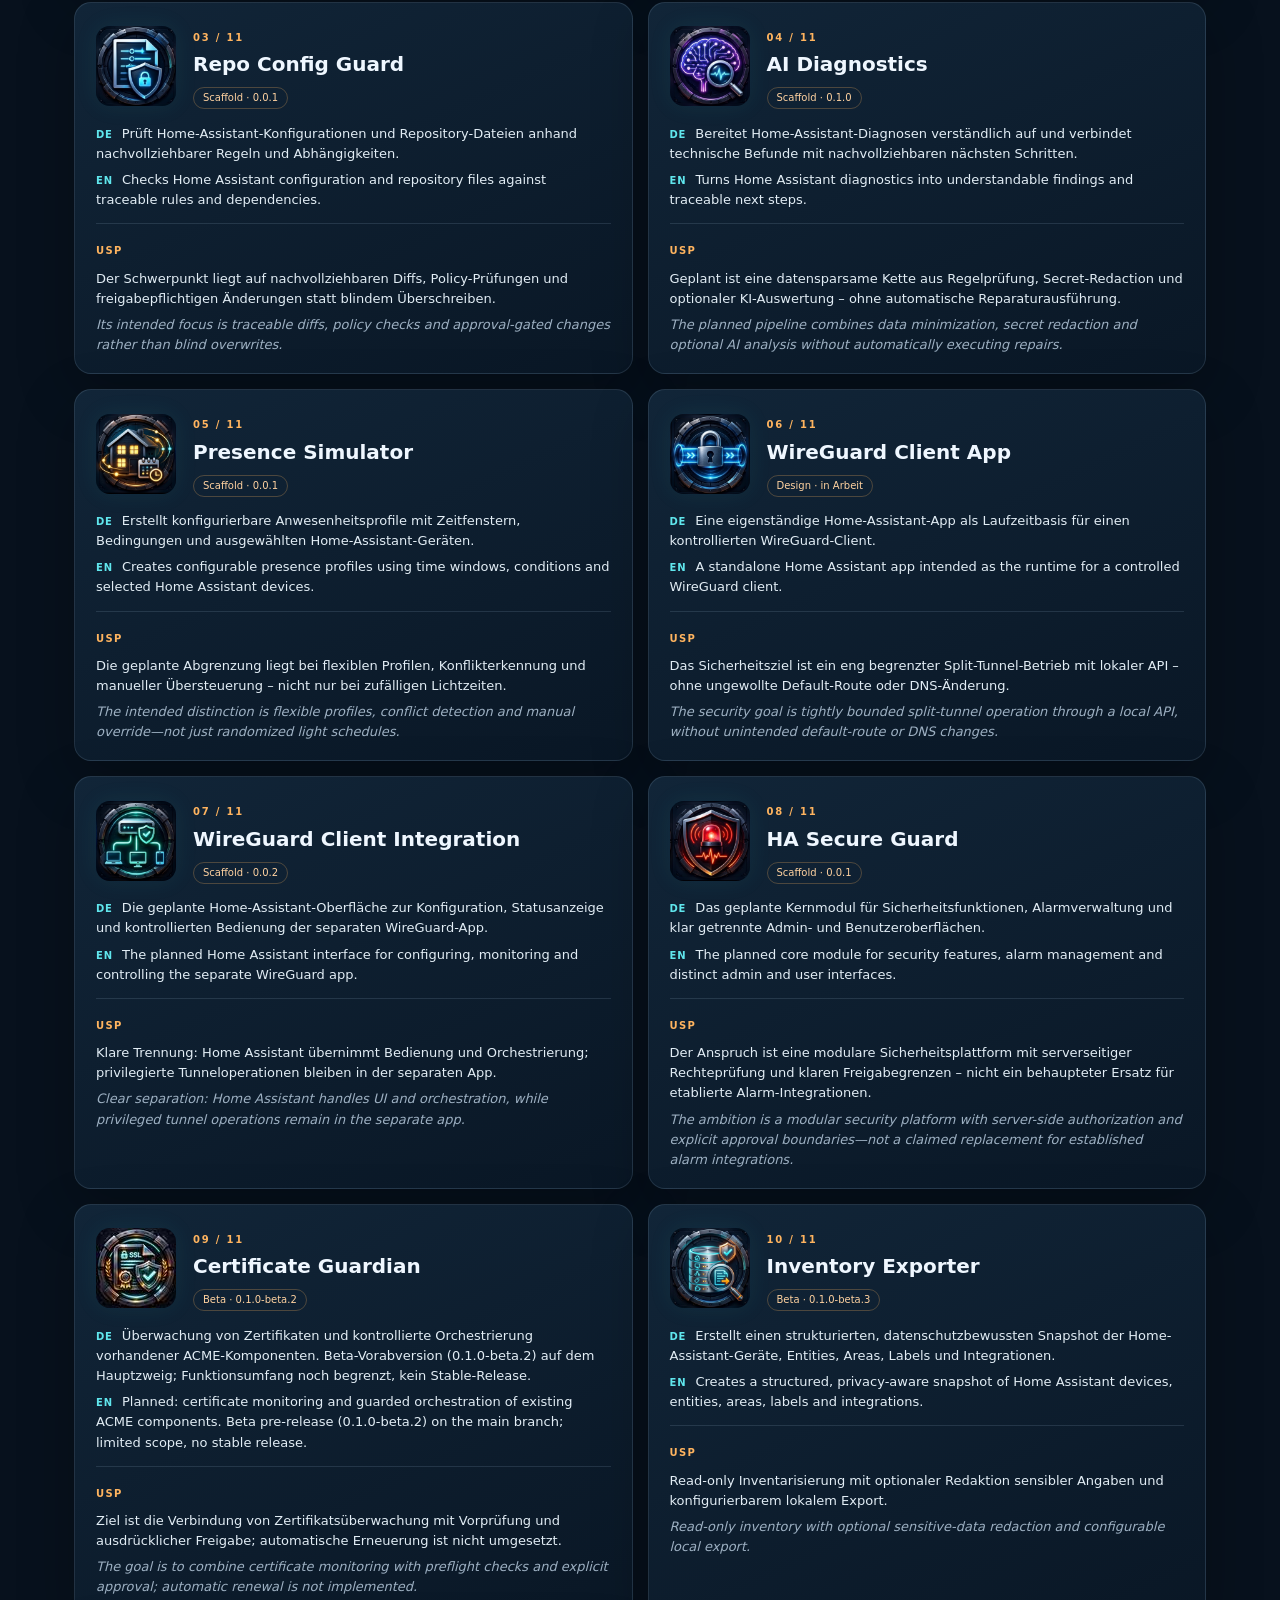
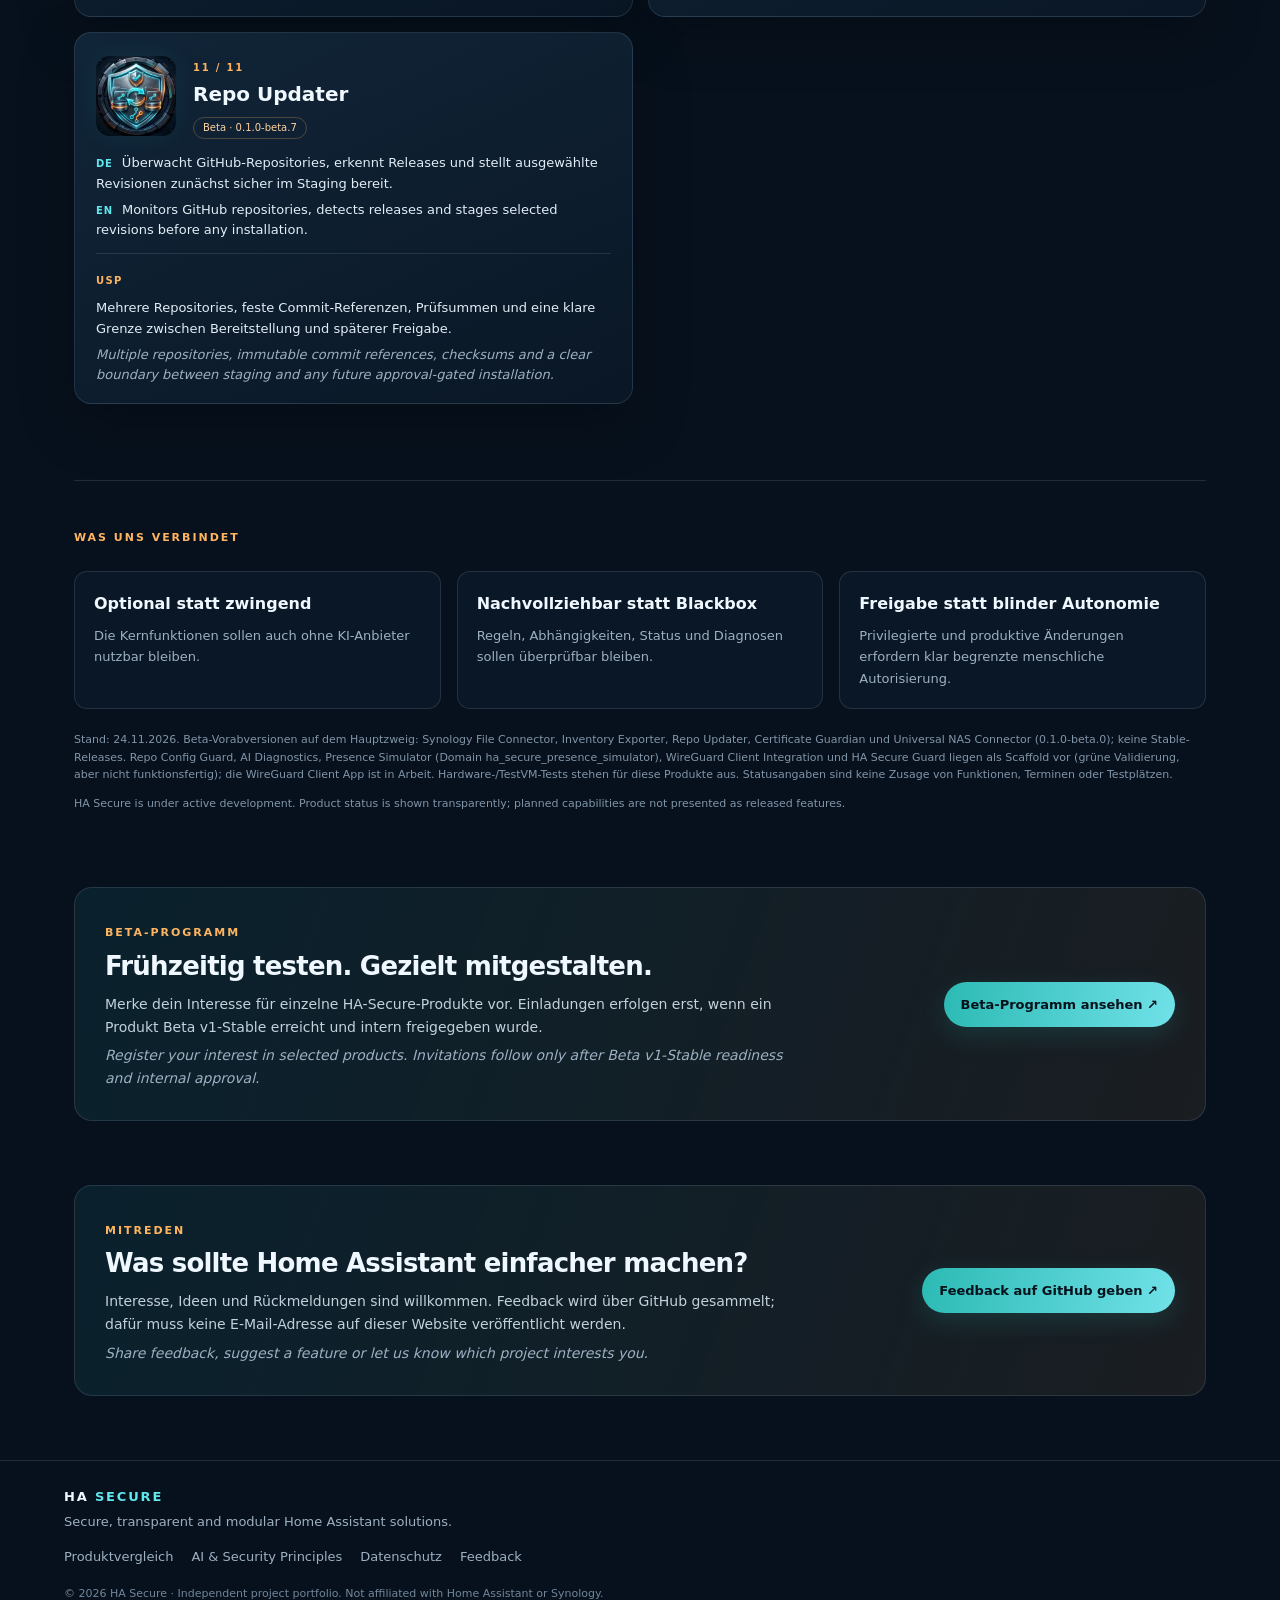
==== commit 8de1b12e: "chore: replace web icons with brand-source icons, document mapping Co-authored-by: Copilot App <2235" ====
--- a/index.html
+++ b/index.html
@@ -17,35 +17,35 @@
 <section class="hero"><div class="hero-kicker"><span class="pulse"></span> MODULAR · SICHER · NACHVOLLZIEHBAR</div><h1>Home Assistant.<br><span>Mehr Kontrolle. Weniger Komplexität.</span></h1><p class="lead-de">HA Secure entwickelt eigenständige Erweiterungen, die Home Assistant sicherer, verständlicher und einfacher verwaltbar machen.</p><p class="lead-en">Independent extensions designed to make Home Assistant more secure, understandable and easier to operate.</p><div class="hero-tags"><span>Optional AI</span><span>Privacy by design</span><span>Human approval</span><span>Open integration model</span></div></section>
 <section class="principle-banner"><div><span class="eyebrow">DAS HA-SECURE-PRINZIP</span><h2>KI hilft. Regeln prüfen. Menschen entscheiden.</h2></div><p>AI assists. Deterministic checks validate. People stay in control.</p><p class="principle-detail">KI soll Konfiguration, Diagnose und Administration vereinfachen – bleibt aber optional. Kernfunktionen, Berechtigungen und sicherheitskritische Entscheidungen bleiben deterministisch und freigabepflichtig.</p></section>
 <section id="portfolio" class="portfolio-section"><div class="section-heading"><div><span class="eyebrow">DAS PORTFOLIO</span><h2>Elf Bausteine. Ein gemeinsamer Anspruch.</h2></div><p>Eigenständige Produkte mit klarer Aufgabe – modular kombinierbar, ohne eine zentrale KI-Abhängigkeit.</p></div><div class="product-grid"><article class="product-card" id="ha-synology-file-connector">
-      <div class="card-head"><img class="app-icon" src="assets/icons/ha-synology-file-connector.jpg" width="80" height="80" alt="Icon: Synology File Connector" loading="lazy"><div class="card-title"><span class="index">01 / 11</span><h3>Synology File Connector</h3><span class="status">Beta · 0.1.0-beta.3</span></div></div>
+      <div class="card-head"><img class="app-icon" src="assets/icons/ha-synology-file-connector.png" width="80" height="80" alt="Icon: Synology File Connector" loading="lazy"><div class="card-title"><span class="index">01 / 11</span><h3>Synology File Connector</h3><span class="status">Beta · 0.1.0-beta.3</span></div></div>
       <div class="copy"><p><span class="lang">DE</span> Kontrollierte Dateioperationen zwischen Home Assistant und Synology DSM – für gezielte Import-, Export- und Backup-Abläufe.</p><p><span class="lang">EN</span> Controlled file operations between Home Assistant and Synology DSM for focused import, export and backup workflows.</p></div>
       <div class="usp"><strong>USP</strong><p>Ergänzt NAS-Monitoring und native Backup-Ziele um gezielte DSM-File-Station-Operationen mit engen Pfad- und Berechtigungsgrenzen.</p><p class="muted">Goes beyond NAS monitoring and native backup destinations with focused DSM File Station operations and strict path and permission boundaries.</p></div>
     </article><article class="product-card" id="ha-universal-nas-connector">
-      <div class="card-head"><img class="app-icon" src="assets/icons/ha-universal-nas-connector.jpg" width="80" height="80" alt="Icon: Universal NAS Connector" loading="lazy"><div class="card-title"><span class="index">02 / 11</span><h3>Universal NAS Connector</h3><span class="status">Beta-Vorstufe · 0.1.0-beta.0</span></div></div>
+      <div class="card-head"><img class="app-icon" src="assets/icons/ha-universal-nas-connector.png" width="80" height="80" alt="Icon: Universal NAS Connector" loading="lazy"><div class="card-title"><span class="index">02 / 11</span><h3>Universal NAS Connector</h3><span class="status">Beta-Vorstufe · 0.1.0-beta.0</span></div></div>
       <div class="copy"><p><span class="lang">DE</span> Ein gemeinsamer Integrationsansatz für unterschiedliche NAS-Hersteller und deren Datei- und Speicherfunktionen.</p><p><span class="lang">EN</span> A common integration approach for different NAS vendors and their file and storage capabilities.</p></div>
       <div class="usp"><strong>USP</strong><p>Ziel ist eine einheitliche Adapter- und Bedienlogik über Herstellergrenzen hinweg statt voneinander getrennter Einzellösungen.</p><p class="muted">The goal is one consistent adapter and interaction model across vendors instead of disconnected vendor-specific tools.</p></div>
     </article><article class="product-card" id="ha-repo-config-guard">
-      <div class="card-head"><img class="app-icon" src="assets/icons/ha-repo-config-guard.jpg" width="80" height="80" alt="Icon: Repo Config Guard" loading="lazy"><div class="card-title"><span class="index">03 / 11</span><h3>Repo Config Guard</h3><span class="status">Scaffold · 0.0.1</span></div></div>
+      <div class="card-head"><img class="app-icon" src="assets/icons/ha-repo-config-guard.png" width="80" height="80" alt="Icon: Repo Config Guard" loading="lazy"><div class="card-title"><span class="index">03 / 11</span><h3>Repo Config Guard</h3><span class="status">Scaffold · 0.0.1</span></div></div>
       <div class="copy"><p><span class="lang">DE</span> Prüft Home-Assistant-Konfigurationen und Repository-Dateien anhand nachvollziehbarer Regeln und Abhängigkeiten.</p><p><span class="lang">EN</span> Checks Home Assistant configuration and repository files against traceable rules and dependencies.</p></div>
       <div class="usp"><strong>USP</strong><p>Der Schwerpunkt liegt auf nachvollziehbaren Diffs, Policy-Prüfungen und freigabepflichtigen Änderungen statt blindem Überschreiben.</p><p class="muted">Its intended focus is traceable diffs, policy checks and approval-gated changes rather than blind overwrites.</p></div>
     </article><article class="product-card" id="ha-ai-diagnostics">
-      <div class="card-head"><img class="app-icon" src="assets/icons/ha-ai-diagnostics.jpg" width="80" height="80" alt="Icon: AI Diagnostics" loading="lazy"><div class="card-title"><span class="index">04 / 11</span><h3>AI Diagnostics</h3><span class="status">Scaffold · 0.1.0</span></div></div>
+      <div class="card-head"><img class="app-icon" src="assets/icons/ha-ai-diagnostics.png" width="80" height="80" alt="Icon: AI Diagnostics" loading="lazy"><div class="card-title"><span class="index">04 / 11</span><h3>AI Diagnostics</h3><span class="status">Scaffold · 0.1.0</span></div></div>
       <div class="copy"><p><span class="lang">DE</span> Bereitet Home-Assistant-Diagnosen verständlich auf und verbindet technische Befunde mit nachvollziehbaren nächsten Schritten.</p><p><span class="lang">EN</span> Turns Home Assistant diagnostics into understandable findings and traceable next steps.</p></div>
       <div class="usp"><strong>USP</strong><p>Geplant ist eine datensparsame Kette aus Regelprüfung, Secret-Redaction und optionaler KI-Auswertung – ohne automatische Reparaturausführung.</p><p class="muted">The planned pipeline combines data minimization, secret redaction and optional AI analysis without automatically executing repairs.</p></div>
     </article><article class="product-card" id="ha-presence-simulator">
-      <div class="card-head"><img class="app-icon" src="assets/icons/ha-presence-simulator.jpg" width="80" height="80" alt="Icon: Presence Simulator" loading="lazy"><div class="card-title"><span class="index">05 / 11</span><h3>Presence Simulator</h3><span class="status">Scaffold · 0.0.1</span></div></div>
+      <div class="card-head"><img class="app-icon" src="assets/icons/ha-presence-simulator.png" width="80" height="80" alt="Icon: Presence Simulator" loading="lazy"><div class="card-title"><span class="index">05 / 11</span><h3>Presence Simulator</h3><span class="status">Scaffold · 0.0.1</span></div></div>
       <div class="copy"><p><span class="lang">DE</span> Erstellt konfigurierbare Anwesenheitsprofile mit Zeitfenstern, Bedingungen und ausgewählten Home-Assistant-Geräten.</p><p><span class="lang">EN</span> Creates configurable presence profiles using time windows, conditions and selected Home Assistant devices.</p></div>
       <div class="usp"><strong>USP</strong><p>Die geplante Abgrenzung liegt bei flexiblen Profilen, Konflikterkennung und manueller Übersteuerung – nicht nur bei zufälligen Lichtzeiten.</p><p class="muted">The intended distinction is flexible profiles, conflict detection and manual override—not just randomized light schedules.</p></div>
     </article><article class="product-card" id="ha-wireguard-client-app">
-      <div class="card-head"><img class="app-icon" src="assets/icons/ha-wireguard-client-app.jpg" width="80" height="80" alt="Icon: WireGuard Client App" loading="lazy"><div class="card-title"><span class="index">06 / 11</span><h3>WireGuard Client App</h3><span class="status">Design · in Arbeit</span></div></div>
+      <div class="card-head"><img class="app-icon" src="assets/icons/ha-wireguard-client-app.png" width="80" height="80" alt="Icon: WireGuard Client App" loading="lazy"><div class="card-title"><span class="index">06 / 11</span><h3>WireGuard Client App</h3><span class="status">Design · in Arbeit</span></div></div>
       <div class="copy"><p><span class="lang">DE</span> Eine eigenständige Home-Assistant-App als Laufzeitbasis für einen kontrollierten WireGuard-Client.</p><p><span class="lang">EN</span> A standalone Home Assistant app intended as the runtime for a controlled WireGuard client.</p></div>
       <div class="usp"><strong>USP</strong><p>Das Sicherheitsziel ist ein eng begrenzter Split-Tunnel-Betrieb mit lokaler API – ohne ungewollte Default-Route oder DNS-Änderung.</p><p class="muted">The security goal is tightly bounded split-tunnel operation through a local API, without unintended default-route or DNS changes.</p></div>
     </article><article class="product-card" id="ha-wireguard-client">
-      <div class="card-head"><img class="app-icon" src="assets/icons/ha-wireguard-client.jpg" width="80" height="80" alt="Icon: WireGuard Client Integration" loading="lazy"><div class="card-title"><span class="index">07 / 11</span><h3>WireGuard Client Integration</h3><span class="status">Scaffold · 0.0.2</span></div></div>
+      <div class="card-head"><img class="app-icon" src="assets/icons/ha-wireguard-client.png" width="80" height="80" alt="Icon: WireGuard Client Integration" loading="lazy"><div class="card-title"><span class="index">07 / 11</span><h3>WireGuard Client Integration</h3><span class="status">Scaffold · 0.0.2</span></div></div>
       <div class="copy"><p><span class="lang">DE</span> Die geplante Home-Assistant-Oberfläche zur Konfiguration, Statusanzeige und kontrollierten Bedienung der separaten WireGuard-App.</p><p><span class="lang">EN</span> The planned Home Assistant interface for configuring, monitoring and controlling the separate WireGuard app.</p></div>
       <div class="usp"><strong>USP</strong><p>Klare Trennung: Home Assistant übernimmt Bedienung und Orchestrierung; privilegierte Tunneloperationen bleiben in der separaten App.</p><p class="muted">Clear separation: Home Assistant handles UI and orchestration, while privileged tunnel operations remain in the separate app.</p></div>
     </article><article class="product-card" id="ha-secure-guard">
-      <div class="card-head"><img class="app-icon" src="assets/icons/ha-secure-guard.jpg" width="80" height="80" alt="Icon: HA Secure Guard" loading="lazy"><div class="card-title"><span class="index">08 / 11</span><h3>HA Secure Guard</h3><span class="status">Scaffold · 0.0.1</span></div></div>
+      <div class="card-head"><img class="app-icon" src="assets/icons/ha-secure-guard.png" width="80" height="80" alt="Icon: HA Secure Guard" loading="lazy"><div class="card-title"><span class="index">08 / 11</span><h3>HA Secure Guard</h3><span class="status">Scaffold · 0.0.1</span></div></div>
       <div class="copy"><p><span class="lang">DE</span> Das geplante Kernmodul für Sicherheitsfunktionen, Alarmverwaltung und klar getrennte Admin- und Benutzeroberflächen.</p><p><span class="lang">EN</span> The planned core module for security features, alarm management and distinct admin and user interfaces.</p></div>
       <div class="usp"><strong>USP</strong><p>Der Anspruch ist eine modulare Sicherheitsplattform mit serverseitiger Rechteprüfung und klaren Freigabegrenzen – nicht ein behaupteter Ersatz für etablierte Alarm-Integrationen.</p><p class="muted">The ambition is a modular security platform with server-side authorization and explicit approval boundaries—not a claimed replacement for established alarm integrations.</p></div>
     </article><article class="product-card" id="ha-certificate-guardian">
@@ -53,11 +53,11 @@
             <div class="copy"><p><span class="lang">DE</span> Überwachung von Zertifikaten und kontrollierte Orchestrierung vorhandener ACME-Komponenten. Beta-Vorabversion (0.1.0-beta.2) auf dem Hauptzweig; Funktionsumfang noch begrenzt, kein Stable-Release.</p><p><span class="lang">EN</span> Planned: certificate monitoring and guarded orchestration of existing ACME components. Beta pre-release (0.1.0-beta.2) on the main branch; limited scope, no stable release.</p></div>
             <div class="usp"><strong>USP</strong><p>Ziel ist die Verbindung von Zertifikatsüberwachung mit Vorprüfung und ausdrücklicher Freigabe; automatische Erneuerung ist nicht umgesetzt.</p><p class="muted">The goal is to combine certificate monitoring with preflight checks and explicit approval; automatic renewal is not implemented.</p></div>
     </article><article class="product-card" id="ha-inventory-exporter">
-      <div class="card-head"><img class="app-icon" src="assets/icons/ha-inventory-exporter-96.png" width="80" height="80" alt="Icon: Inventory Exporter" loading="lazy"><div class="card-title"><span class="index">10 / 11</span><h3>Inventory Exporter</h3><span class="status">Beta · 0.1.0-beta.3</span></div></div>
+      <div class="card-head"><img class="app-icon" src="assets/icons/ha-inventory-exporter.png" width="80" height="80" alt="Icon: Inventory Exporter" loading="lazy"><div class="card-title"><span class="index">10 / 11</span><h3>Inventory Exporter</h3><span class="status">Beta · 0.1.0-beta.3</span></div></div>
       <div class="copy"><p><span class="lang">DE</span> Erstellt einen strukturierten, datenschutzbewussten Snapshot der Home-Assistant-Geräte, Entities, Areas, Labels und Integrationen.</p><p><span class="lang">EN</span> Creates a structured, privacy-aware snapshot of Home Assistant devices, entities, areas, labels and integrations.</p></div>
       <div class="usp"><strong>USP</strong><p>Read-only Inventarisierung mit optionaler Redaktion sensibler Angaben und konfigurierbarem lokalem Export.</p><p class="muted">Read-only inventory with optional sensitive-data redaction and configurable local export.</p></div>
     </article><article class="product-card" id="ha-repo-updater">
-      <div class="card-head"><img class="app-icon" src="assets/icons/ha-repo-updater-96.png" width="80" height="80" alt="Icon: Repo Updater" loading="lazy"><div class="card-title"><span class="index">11 / 11</span><h3>Repo Updater</h3><span class="status">Beta · 0.1.0-beta.7</span></div></div>
+      <div class="card-head"><img class="app-icon" src="assets/icons/ha-repo-updater.png" width="80" height="80" alt="Icon: Repo Updater" loading="lazy"><div class="card-title"><span class="index">11 / 11</span><h3>Repo Updater</h3><span class="status">Beta · 0.1.0-beta.7</span></div></div>
       <div class="copy"><p><span class="lang">DE</span> Überwacht GitHub-Repositories, erkennt Releases und stellt ausgewählte Revisionen zunächst sicher im Staging bereit.</p><p><span class="lang">EN</span> Monitors GitHub repositories, detects releases and stages selected revisions before any installation.</p></div>
       <div class="usp"><strong>USP</strong><p>Mehrere Repositories, feste Commit-Referenzen, Prüfsummen und eine klare Grenze zwischen Bereitstellung und späterer Freigabe.</p><p class="muted">Multiple repositories, immutable commit references, checksums and a clear boundary between staging and any future approval-gated installation.</p></div>
     </article></div></section>
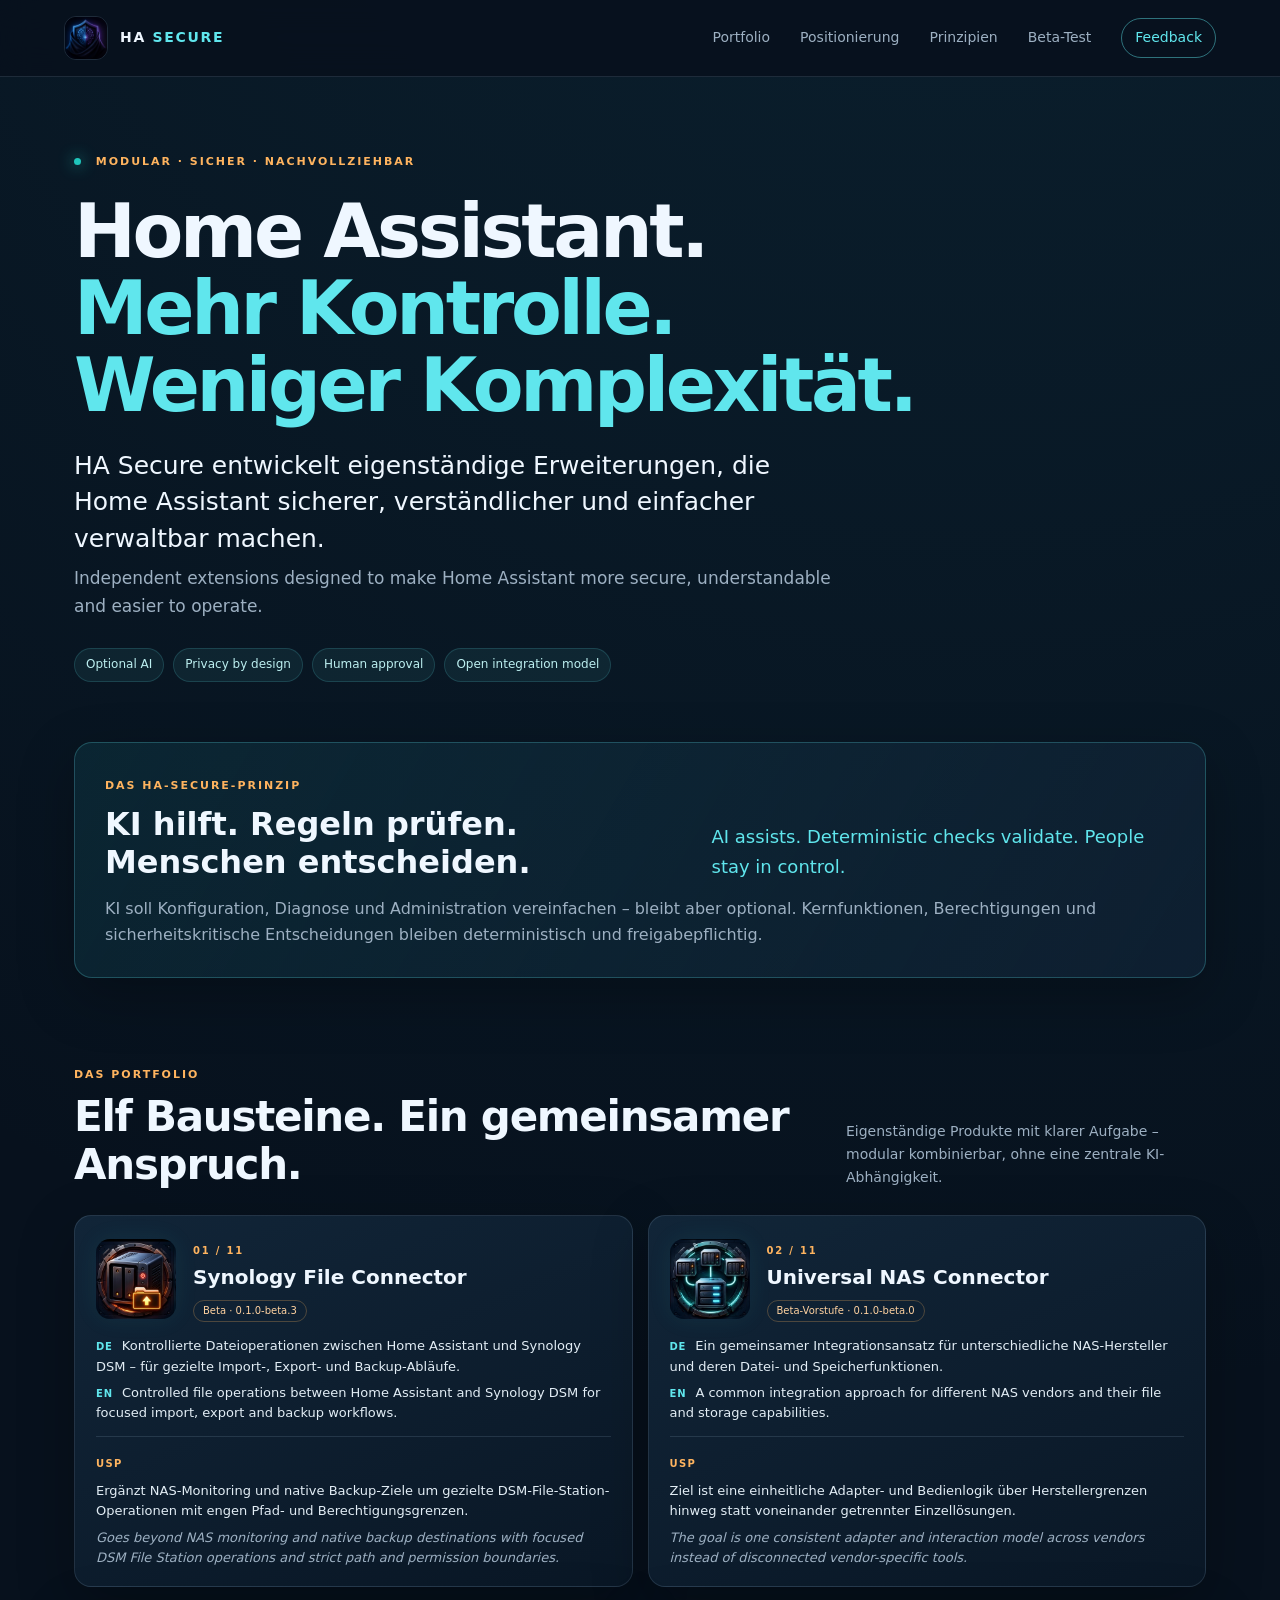
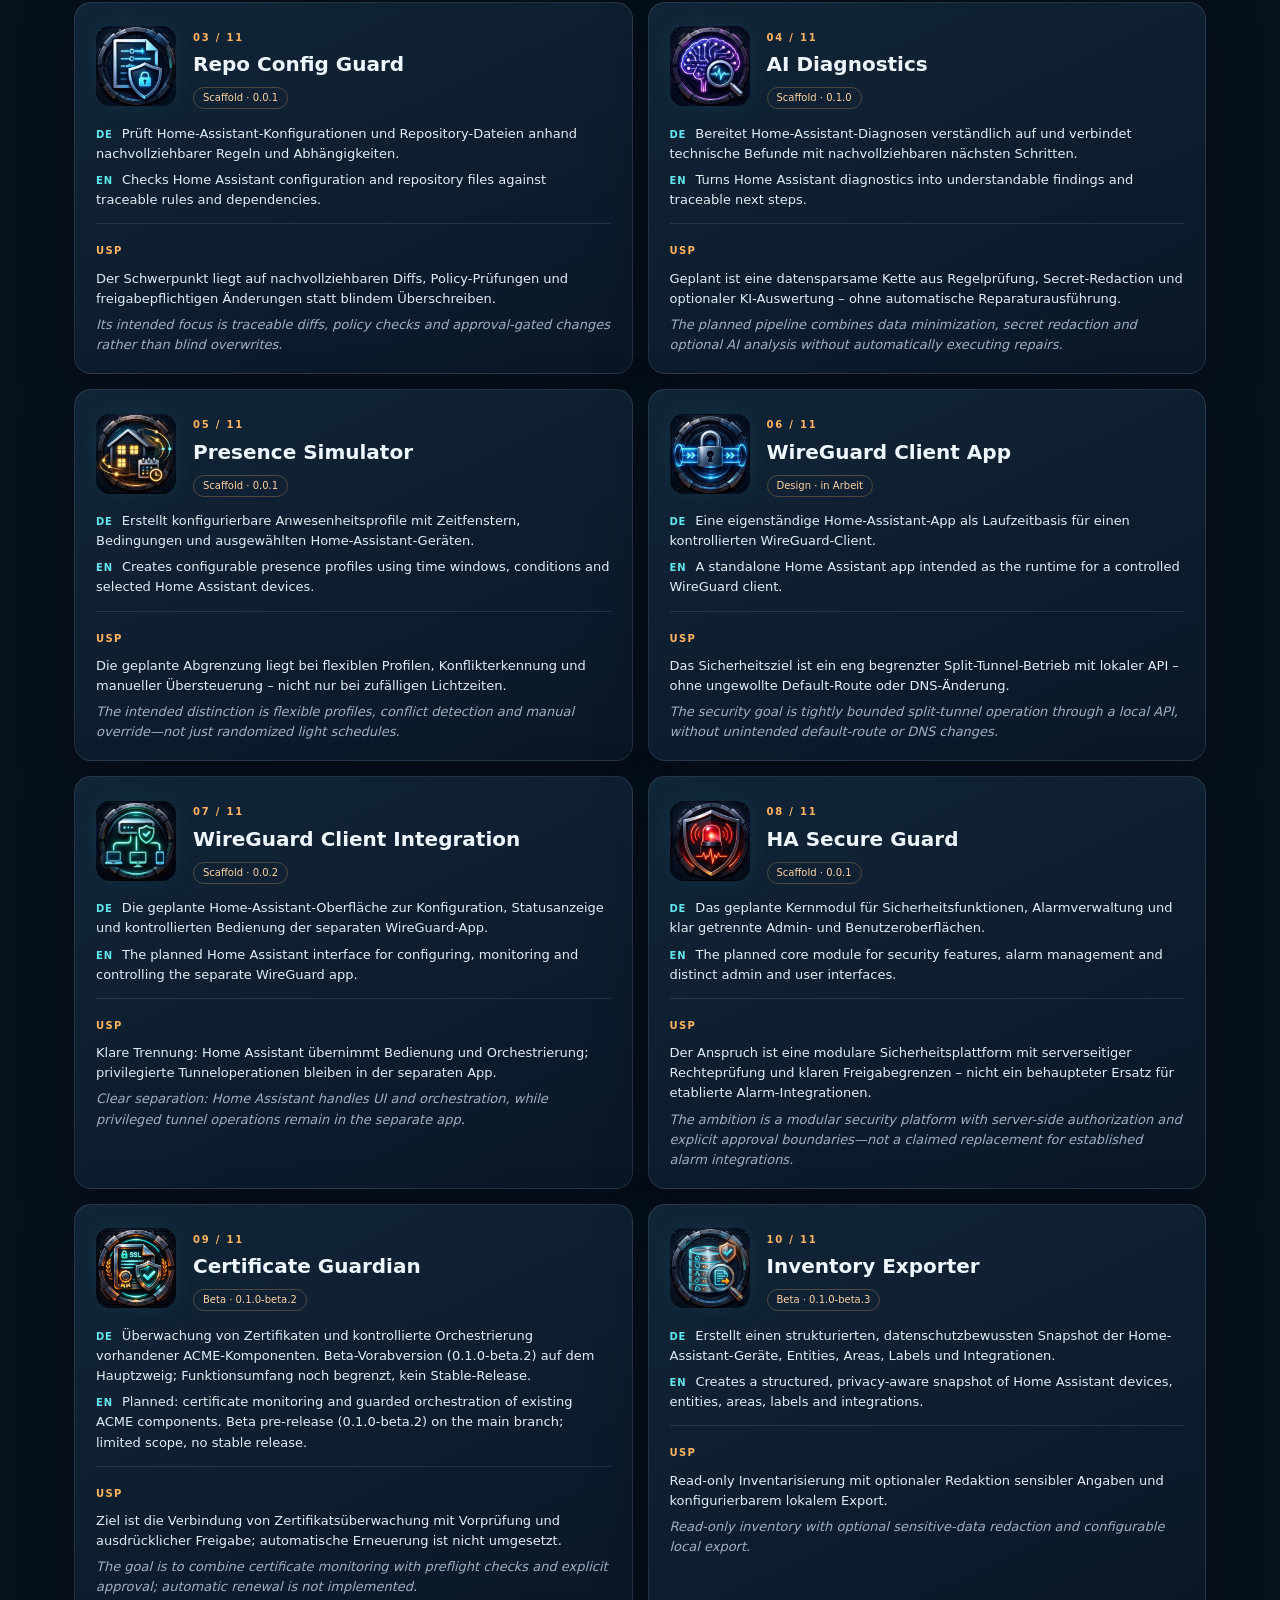
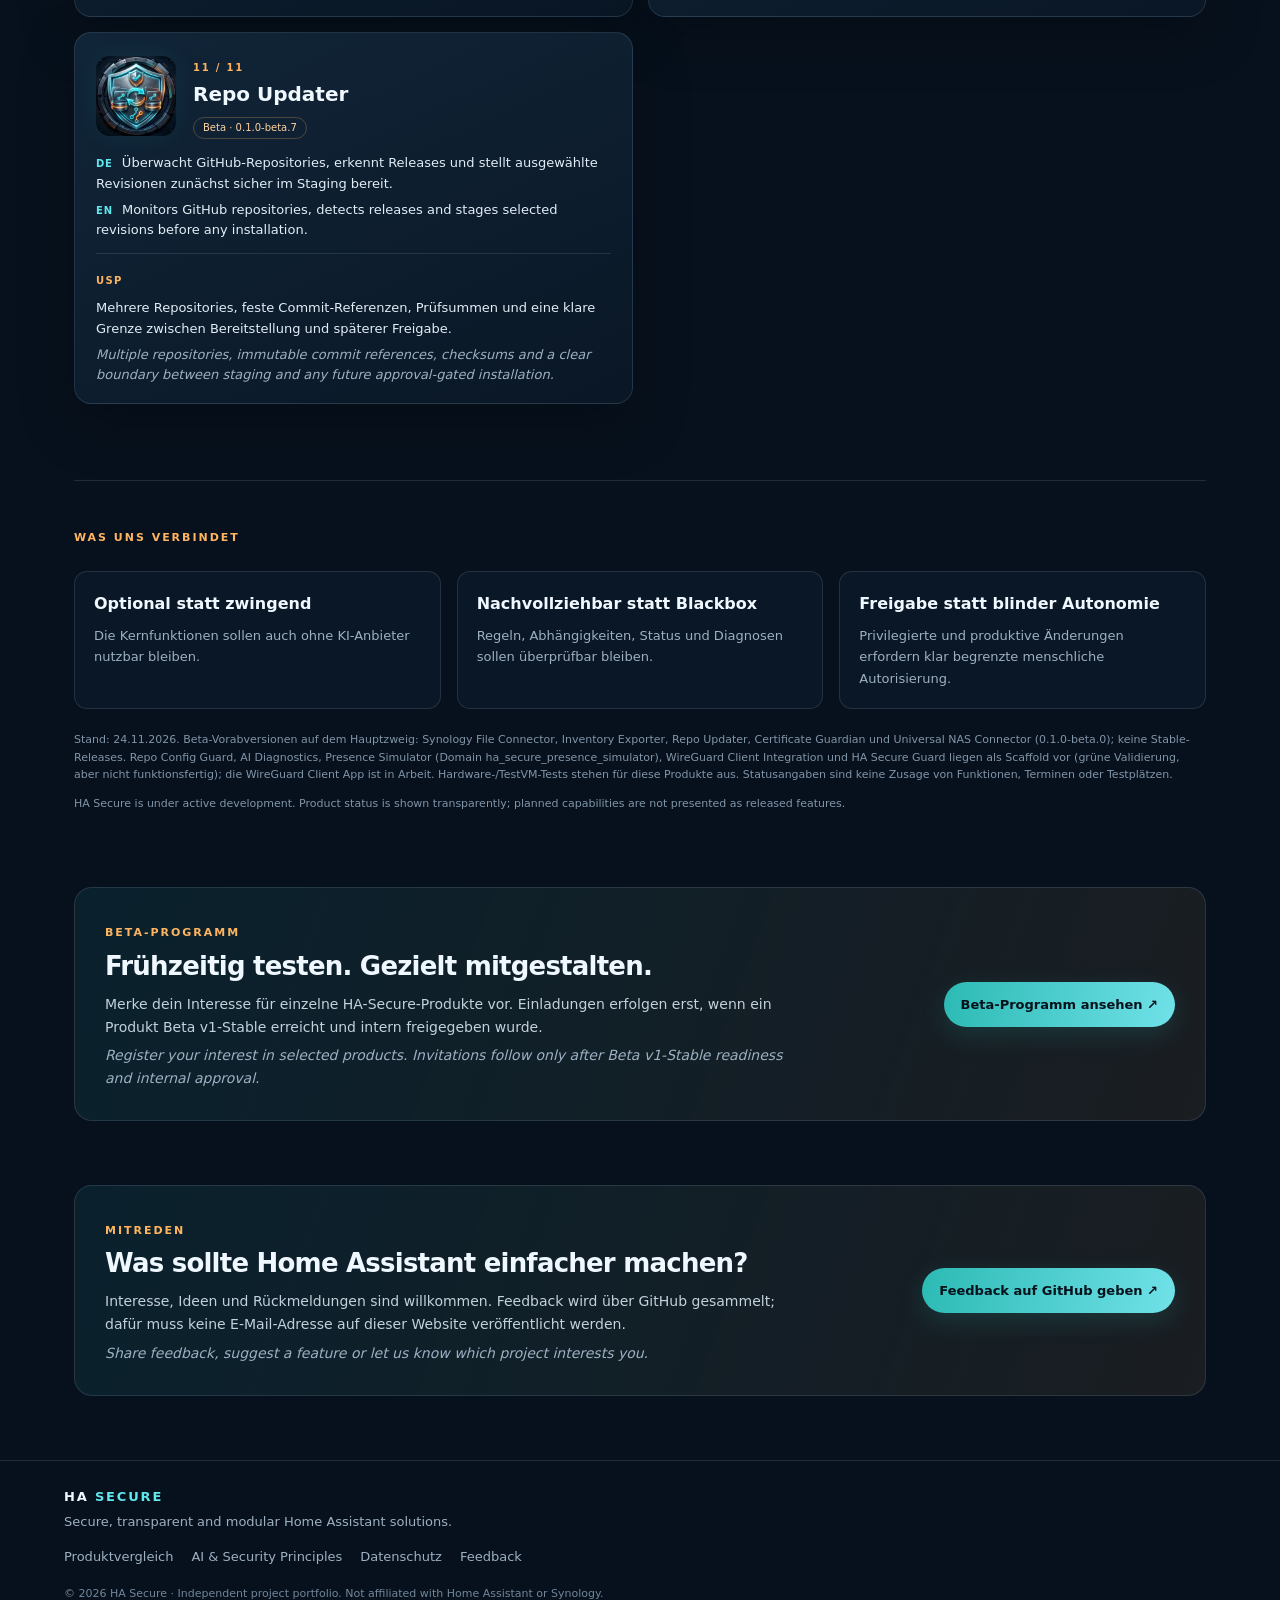
==== commit 54045566: "chore: use brand-source icon for Certificate Guardian, document deviation Co-authored-by: Copilot Ap" ====
--- a/index.html
+++ b/index.html
@@ -49,7 +49,7 @@
       <div class="copy"><p><span class="lang">DE</span> Das geplante Kernmodul für Sicherheitsfunktionen, Alarmverwaltung und klar getrennte Admin- und Benutzeroberflächen.</p><p><span class="lang">EN</span> The planned core module for security features, alarm management and distinct admin and user interfaces.</p></div>
       <div class="usp"><strong>USP</strong><p>Der Anspruch ist eine modulare Sicherheitsplattform mit serverseitiger Rechteprüfung und klaren Freigabegrenzen – nicht ein behaupteter Ersatz für etablierte Alarm-Integrationen.</p><p class="muted">The ambition is a modular security platform with server-side authorization and explicit approval boundaries—not a claimed replacement for established alarm integrations.</p></div>
     </article><article class="product-card" id="ha-certificate-guardian">
-      <div class="card-head"><img class="app-icon" src="assets/icons/ha-certificate-guardian.jpg" width="80" height="80" alt="Icon: Certificate Guardian" loading="lazy"><div class="card-title"><span class="index">09 / 11</span><h3>Certificate Guardian</h3>      <span class="status">Beta · 0.1.0-beta.2</span></div></div>
+      <div class="card-head"><img class="app-icon" src="assets/icons/ha-certificate-guardian.png" width="80" height="80" alt="Icon: Certificate Guardian" loading="lazy"><div class="card-title"><span class="index">09 / 11</span><h3>Certificate Guardian</h3>      <span class="status">Beta · 0.1.0-beta.2</span></div></div>
             <div class="copy"><p><span class="lang">DE</span> Überwachung von Zertifikaten und kontrollierte Orchestrierung vorhandener ACME-Komponenten. Beta-Vorabversion (0.1.0-beta.2) auf dem Hauptzweig; Funktionsumfang noch begrenzt, kein Stable-Release.</p><p><span class="lang">EN</span> Planned: certificate monitoring and guarded orchestration of existing ACME components. Beta pre-release (0.1.0-beta.2) on the main branch; limited scope, no stable release.</p></div>
             <div class="usp"><strong>USP</strong><p>Ziel ist die Verbindung von Zertifikatsüberwachung mit Vorprüfung und ausdrücklicher Freigabe; automatische Erneuerung ist nicht umgesetzt.</p><p class="muted">The goal is to combine certificate monitoring with preflight checks and explicit approval; automatic renewal is not implemented.</p></div>
     </article><article class="product-card" id="ha-inventory-exporter">
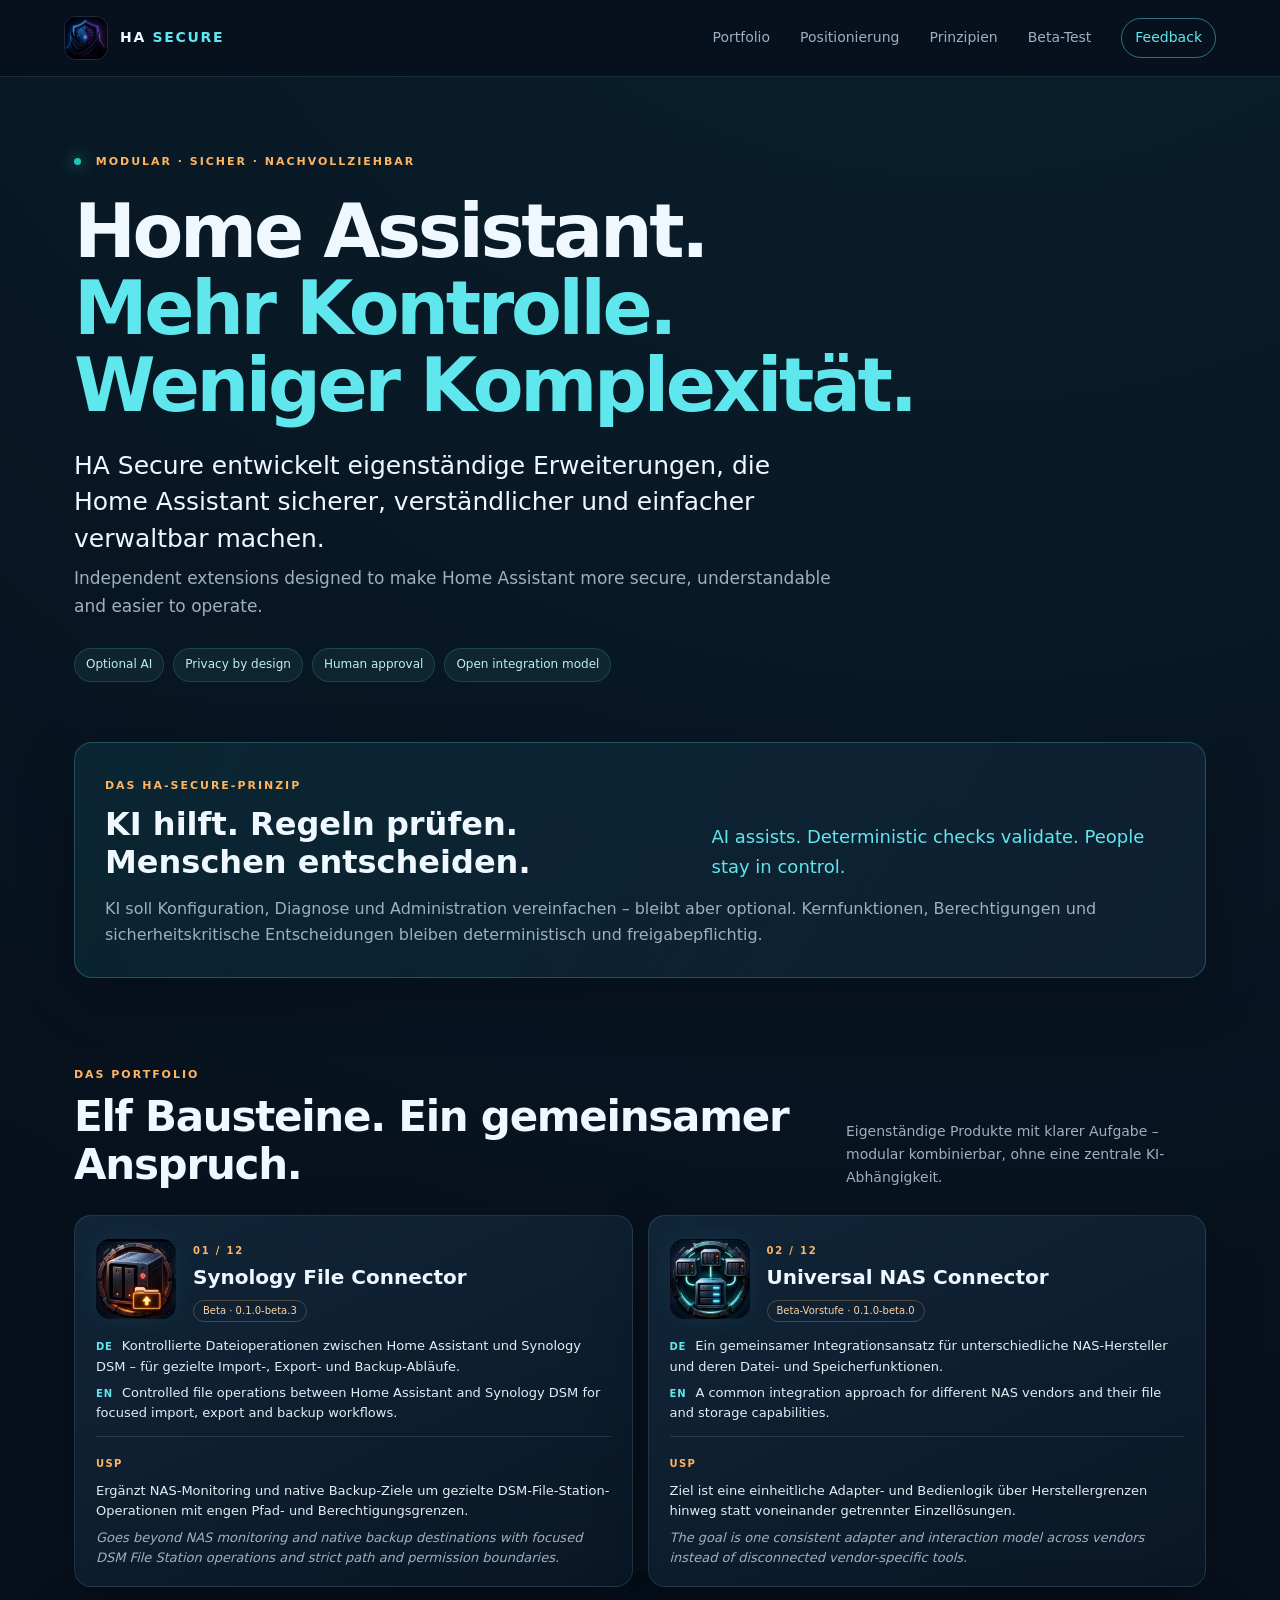
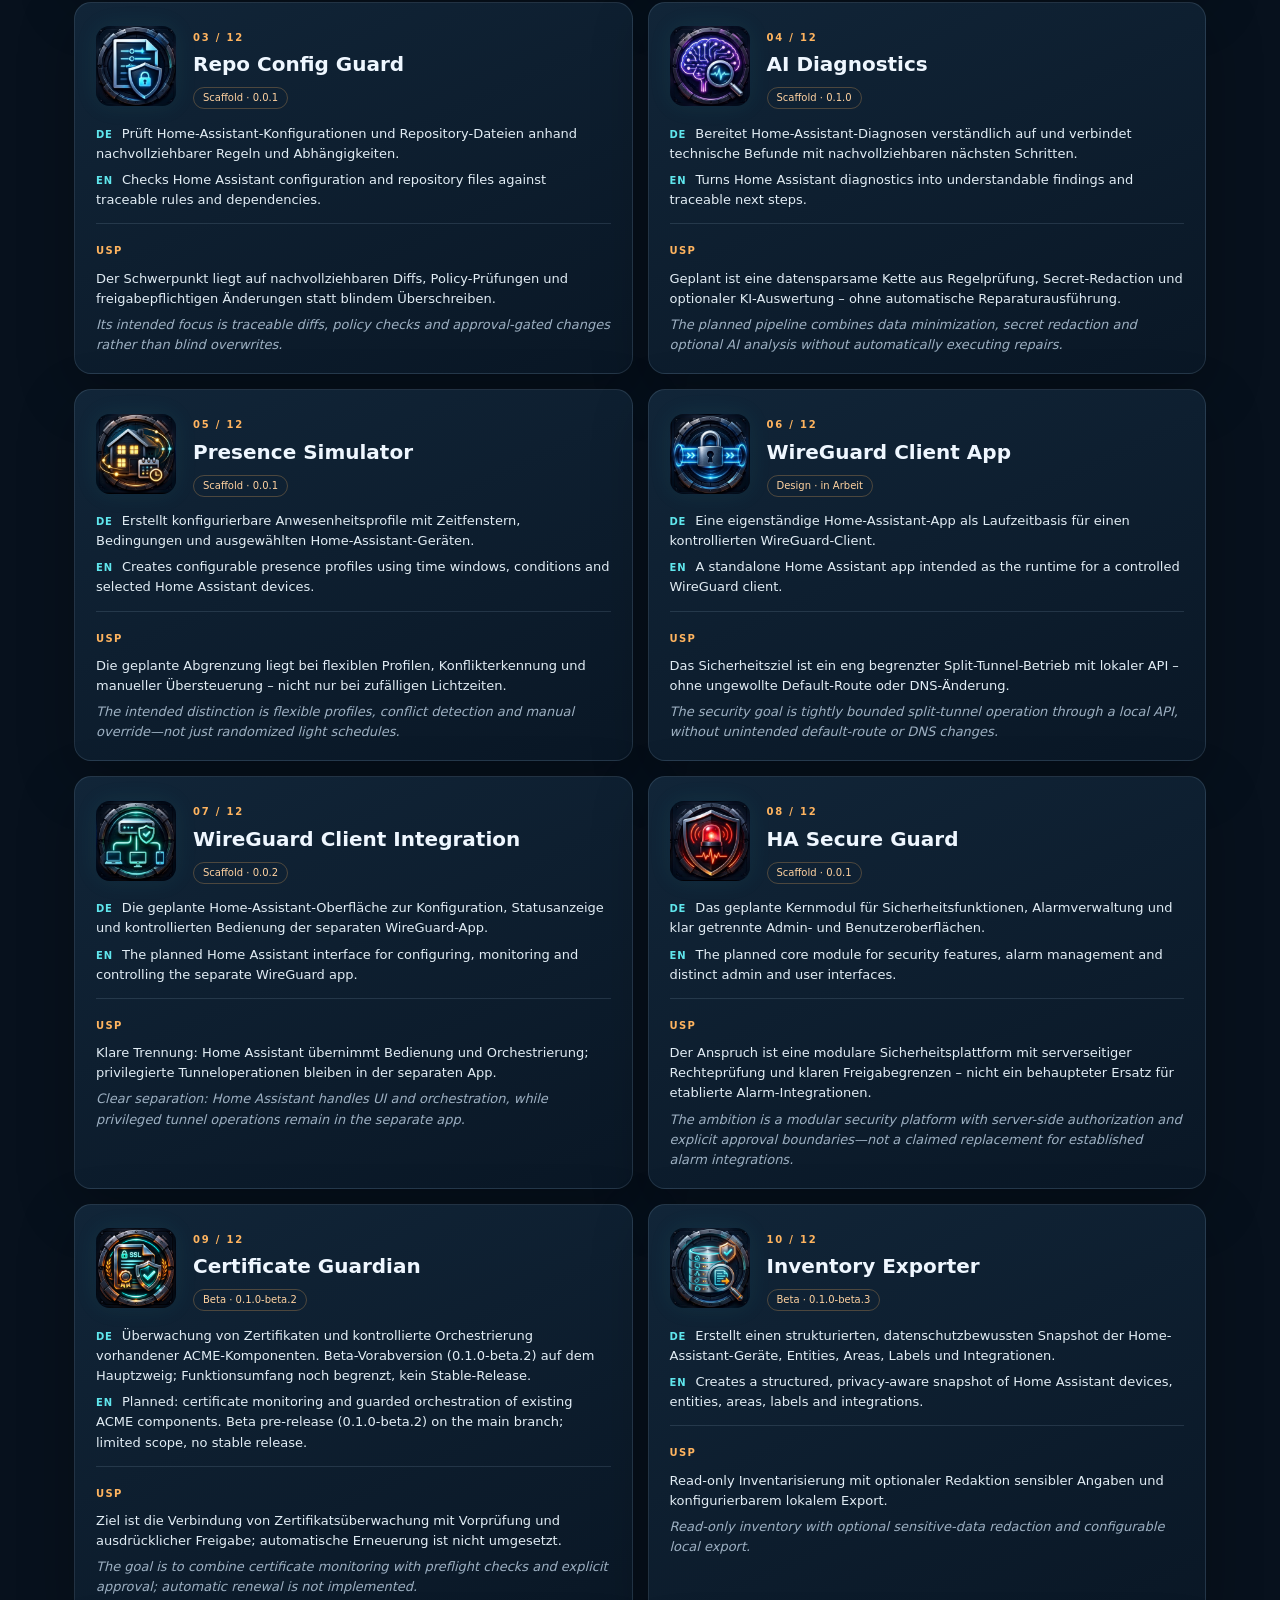
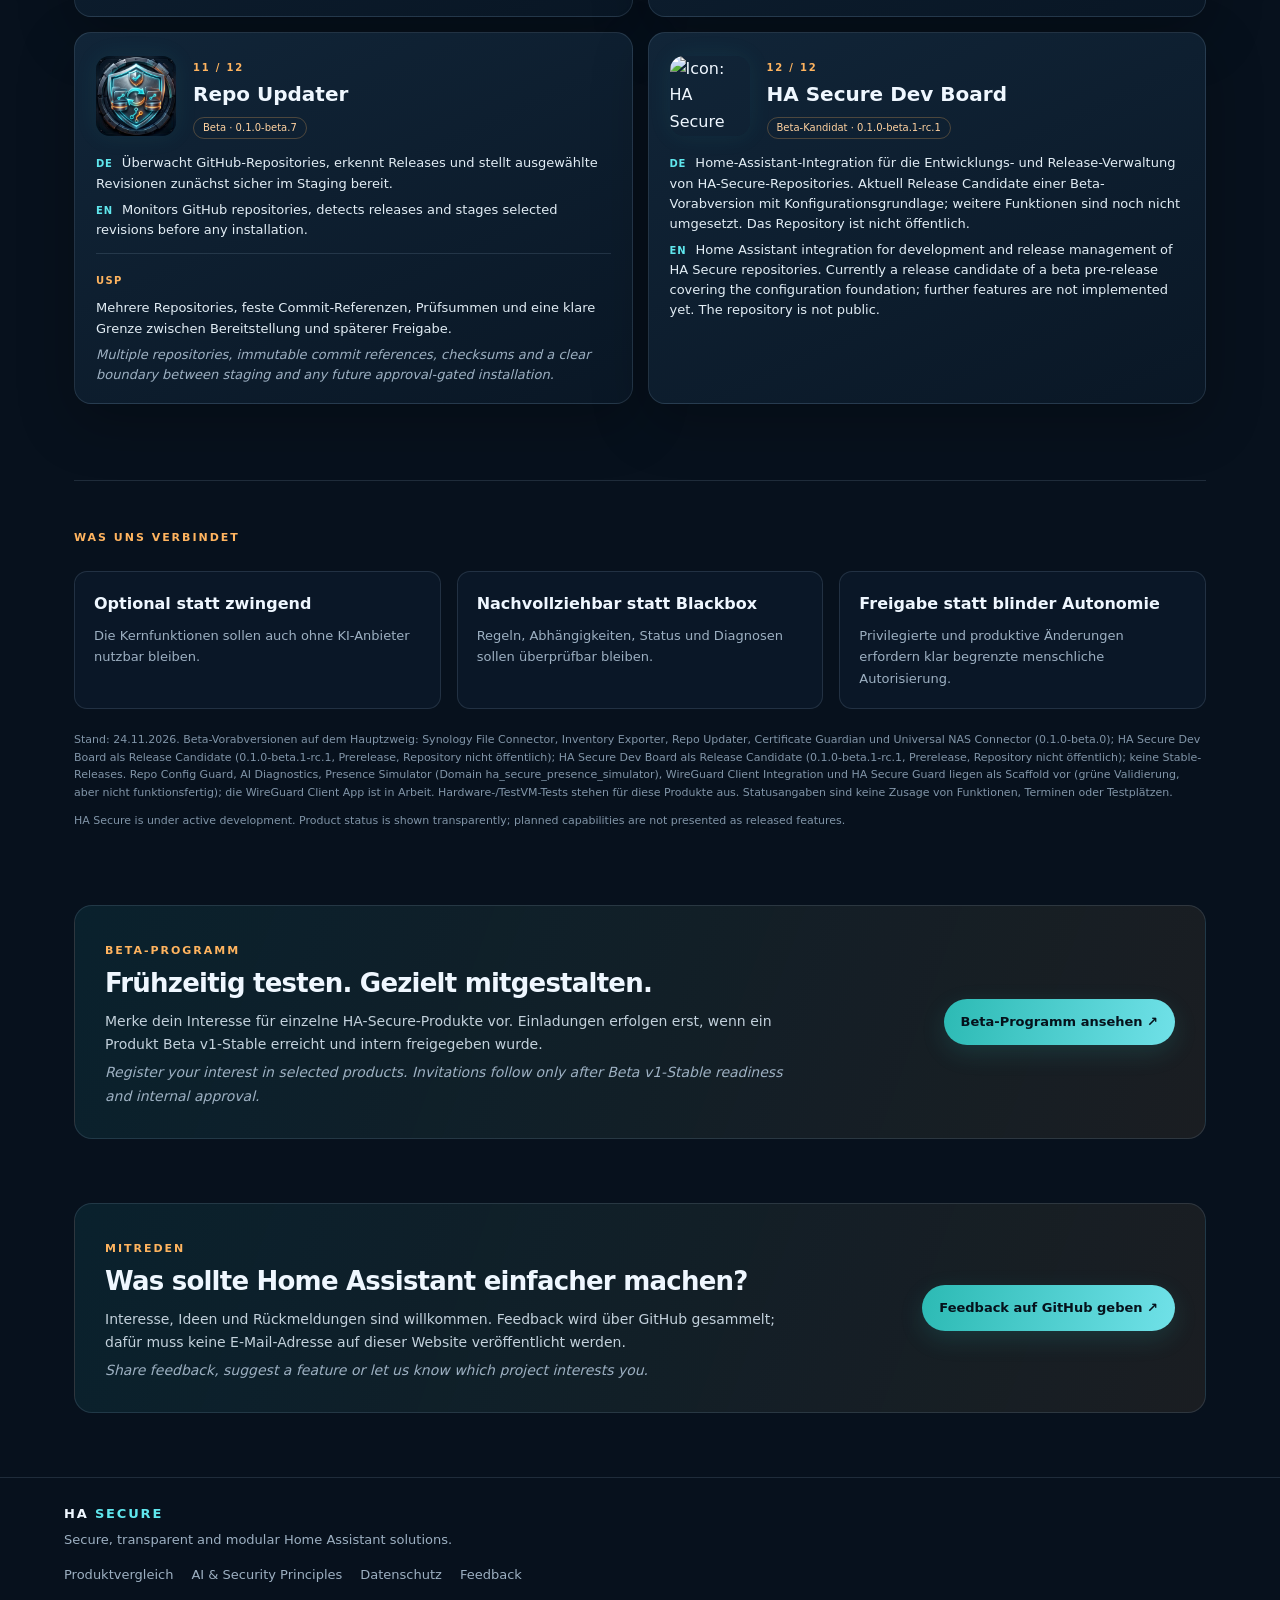
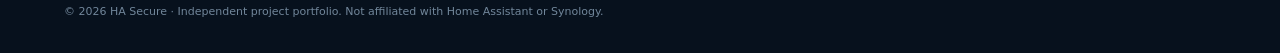
==== commit 23cde2b3: "feat: list HA Secure Dev Board as beta candidate (no repo links) Co-authored-by: Copilot App <223556" ====
--- a/index.html
+++ b/index.html
@@ -17,51 +17,54 @@
 <section class="hero"><div class="hero-kicker"><span class="pulse"></span> MODULAR · SICHER · NACHVOLLZIEHBAR</div><h1>Home Assistant.<br><span>Mehr Kontrolle. Weniger Komplexität.</span></h1><p class="lead-de">HA Secure entwickelt eigenständige Erweiterungen, die Home Assistant sicherer, verständlicher und einfacher verwaltbar machen.</p><p class="lead-en">Independent extensions designed to make Home Assistant more secure, understandable and easier to operate.</p><div class="hero-tags"><span>Optional AI</span><span>Privacy by design</span><span>Human approval</span><span>Open integration model</span></div></section>
 <section class="principle-banner"><div><span class="eyebrow">DAS HA-SECURE-PRINZIP</span><h2>KI hilft. Regeln prüfen. Menschen entscheiden.</h2></div><p>AI assists. Deterministic checks validate. People stay in control.</p><p class="principle-detail">KI soll Konfiguration, Diagnose und Administration vereinfachen – bleibt aber optional. Kernfunktionen, Berechtigungen und sicherheitskritische Entscheidungen bleiben deterministisch und freigabepflichtig.</p></section>
 <section id="portfolio" class="portfolio-section"><div class="section-heading"><div><span class="eyebrow">DAS PORTFOLIO</span><h2>Elf Bausteine. Ein gemeinsamer Anspruch.</h2></div><p>Eigenständige Produkte mit klarer Aufgabe – modular kombinierbar, ohne eine zentrale KI-Abhängigkeit.</p></div><div class="product-grid"><article class="product-card" id="ha-synology-file-connector">
-      <div class="card-head"><img class="app-icon" src="assets/icons/ha-synology-file-connector.png" width="80" height="80" alt="Icon: Synology File Connector" loading="lazy"><div class="card-title"><span class="index">01 / 11</span><h3>Synology File Connector</h3><span class="status">Beta · 0.1.0-beta.3</span></div></div>
+      <div class="card-head"><img class="app-icon" src="assets/icons/ha-synology-file-connector.png" width="80" height="80" alt="Icon: Synology File Connector" loading="lazy"><div class="card-title"><span class="index">01 / 12</span><h3>Synology File Connector</h3><span class="status">Beta · 0.1.0-beta.3</span></div></div>
       <div class="copy"><p><span class="lang">DE</span> Kontrollierte Dateioperationen zwischen Home Assistant und Synology DSM – für gezielte Import-, Export- und Backup-Abläufe.</p><p><span class="lang">EN</span> Controlled file operations between Home Assistant and Synology DSM for focused import, export and backup workflows.</p></div>
       <div class="usp"><strong>USP</strong><p>Ergänzt NAS-Monitoring und native Backup-Ziele um gezielte DSM-File-Station-Operationen mit engen Pfad- und Berechtigungsgrenzen.</p><p class="muted">Goes beyond NAS monitoring and native backup destinations with focused DSM File Station operations and strict path and permission boundaries.</p></div>
     </article><article class="product-card" id="ha-universal-nas-connector">
-      <div class="card-head"><img class="app-icon" src="assets/icons/ha-universal-nas-connector.png" width="80" height="80" alt="Icon: Universal NAS Connector" loading="lazy"><div class="card-title"><span class="index">02 / 11</span><h3>Universal NAS Connector</h3><span class="status">Beta-Vorstufe · 0.1.0-beta.0</span></div></div>
+      <div class="card-head"><img class="app-icon" src="assets/icons/ha-universal-nas-connector.png" width="80" height="80" alt="Icon: Universal NAS Connector" loading="lazy"><div class="card-title"><span class="index">02 / 12</span><h3>Universal NAS Connector</h3><span class="status">Beta-Vorstufe · 0.1.0-beta.0</span></div></div>
       <div class="copy"><p><span class="lang">DE</span> Ein gemeinsamer Integrationsansatz für unterschiedliche NAS-Hersteller und deren Datei- und Speicherfunktionen.</p><p><span class="lang">EN</span> A common integration approach for different NAS vendors and their file and storage capabilities.</p></div>
       <div class="usp"><strong>USP</strong><p>Ziel ist eine einheitliche Adapter- und Bedienlogik über Herstellergrenzen hinweg statt voneinander getrennter Einzellösungen.</p><p class="muted">The goal is one consistent adapter and interaction model across vendors instead of disconnected vendor-specific tools.</p></div>
     </article><article class="product-card" id="ha-repo-config-guard">
-      <div class="card-head"><img class="app-icon" src="assets/icons/ha-repo-config-guard.png" width="80" height="80" alt="Icon: Repo Config Guard" loading="lazy"><div class="card-title"><span class="index">03 / 11</span><h3>Repo Config Guard</h3><span class="status">Scaffold · 0.0.1</span></div></div>
+      <div class="card-head"><img class="app-icon" src="assets/icons/ha-repo-config-guard.png" width="80" height="80" alt="Icon: Repo Config Guard" loading="lazy"><div class="card-title"><span class="index">03 / 12</span><h3>Repo Config Guard</h3><span class="status">Scaffold · 0.0.1</span></div></div>
       <div class="copy"><p><span class="lang">DE</span> Prüft Home-Assistant-Konfigurationen und Repository-Dateien anhand nachvollziehbarer Regeln und Abhängigkeiten.</p><p><span class="lang">EN</span> Checks Home Assistant configuration and repository files against traceable rules and dependencies.</p></div>
       <div class="usp"><strong>USP</strong><p>Der Schwerpunkt liegt auf nachvollziehbaren Diffs, Policy-Prüfungen und freigabepflichtigen Änderungen statt blindem Überschreiben.</p><p class="muted">Its intended focus is traceable diffs, policy checks and approval-gated changes rather than blind overwrites.</p></div>
     </article><article class="product-card" id="ha-ai-diagnostics">
-      <div class="card-head"><img class="app-icon" src="assets/icons/ha-ai-diagnostics.png" width="80" height="80" alt="Icon: AI Diagnostics" loading="lazy"><div class="card-title"><span class="index">04 / 11</span><h3>AI Diagnostics</h3><span class="status">Scaffold · 0.1.0</span></div></div>
+      <div class="card-head"><img class="app-icon" src="assets/icons/ha-ai-diagnostics.png" width="80" height="80" alt="Icon: AI Diagnostics" loading="lazy"><div class="card-title"><span class="index">04 / 12</span><h3>AI Diagnostics</h3><span class="status">Scaffold · 0.1.0</span></div></div>
       <div class="copy"><p><span class="lang">DE</span> Bereitet Home-Assistant-Diagnosen verständlich auf und verbindet technische Befunde mit nachvollziehbaren nächsten Schritten.</p><p><span class="lang">EN</span> Turns Home Assistant diagnostics into understandable findings and traceable next steps.</p></div>
       <div class="usp"><strong>USP</strong><p>Geplant ist eine datensparsame Kette aus Regelprüfung, Secret-Redaction und optionaler KI-Auswertung – ohne automatische Reparaturausführung.</p><p class="muted">The planned pipeline combines data minimization, secret redaction and optional AI analysis without automatically executing repairs.</p></div>
     </article><article class="product-card" id="ha-presence-simulator">
-      <div class="card-head"><img class="app-icon" src="assets/icons/ha-presence-simulator.png" width="80" height="80" alt="Icon: Presence Simulator" loading="lazy"><div class="card-title"><span class="index">05 / 11</span><h3>Presence Simulator</h3><span class="status">Scaffold · 0.0.1</span></div></div>
+      <div class="card-head"><img class="app-icon" src="assets/icons/ha-presence-simulator.png" width="80" height="80" alt="Icon: Presence Simulator" loading="lazy"><div class="card-title"><span class="index">05 / 12</span><h3>Presence Simulator</h3><span class="status">Scaffold · 0.0.1</span></div></div>
       <div class="copy"><p><span class="lang">DE</span> Erstellt konfigurierbare Anwesenheitsprofile mit Zeitfenstern, Bedingungen und ausgewählten Home-Assistant-Geräten.</p><p><span class="lang">EN</span> Creates configurable presence profiles using time windows, conditions and selected Home Assistant devices.</p></div>
       <div class="usp"><strong>USP</strong><p>Die geplante Abgrenzung liegt bei flexiblen Profilen, Konflikterkennung und manueller Übersteuerung – nicht nur bei zufälligen Lichtzeiten.</p><p class="muted">The intended distinction is flexible profiles, conflict detection and manual override—not just randomized light schedules.</p></div>
     </article><article class="product-card" id="ha-wireguard-client-app">
-      <div class="card-head"><img class="app-icon" src="assets/icons/ha-wireguard-client-app.png" width="80" height="80" alt="Icon: WireGuard Client App" loading="lazy"><div class="card-title"><span class="index">06 / 11</span><h3>WireGuard Client App</h3><span class="status">Design · in Arbeit</span></div></div>
+      <div class="card-head"><img class="app-icon" src="assets/icons/ha-wireguard-client-app.png" width="80" height="80" alt="Icon: WireGuard Client App" loading="lazy"><div class="card-title"><span class="index">06 / 12</span><h3>WireGuard Client App</h3><span class="status">Design · in Arbeit</span></div></div>
       <div class="copy"><p><span class="lang">DE</span> Eine eigenständige Home-Assistant-App als Laufzeitbasis für einen kontrollierten WireGuard-Client.</p><p><span class="lang">EN</span> A standalone Home Assistant app intended as the runtime for a controlled WireGuard client.</p></div>
       <div class="usp"><strong>USP</strong><p>Das Sicherheitsziel ist ein eng begrenzter Split-Tunnel-Betrieb mit lokaler API – ohne ungewollte Default-Route oder DNS-Änderung.</p><p class="muted">The security goal is tightly bounded split-tunnel operation through a local API, without unintended default-route or DNS changes.</p></div>
     </article><article class="product-card" id="ha-wireguard-client">
-      <div class="card-head"><img class="app-icon" src="assets/icons/ha-wireguard-client.png" width="80" height="80" alt="Icon: WireGuard Client Integration" loading="lazy"><div class="card-title"><span class="index">07 / 11</span><h3>WireGuard Client Integration</h3><span class="status">Scaffold · 0.0.2</span></div></div>
+      <div class="card-head"><img class="app-icon" src="assets/icons/ha-wireguard-client.png" width="80" height="80" alt="Icon: WireGuard Client Integration" loading="lazy"><div class="card-title"><span class="index">07 / 12</span><h3>WireGuard Client Integration</h3><span class="status">Scaffold · 0.0.2</span></div></div>
       <div class="copy"><p><span class="lang">DE</span> Die geplante Home-Assistant-Oberfläche zur Konfiguration, Statusanzeige und kontrollierten Bedienung der separaten WireGuard-App.</p><p><span class="lang">EN</span> The planned Home Assistant interface for configuring, monitoring and controlling the separate WireGuard app.</p></div>
       <div class="usp"><strong>USP</strong><p>Klare Trennung: Home Assistant übernimmt Bedienung und Orchestrierung; privilegierte Tunneloperationen bleiben in der separaten App.</p><p class="muted">Clear separation: Home Assistant handles UI and orchestration, while privileged tunnel operations remain in the separate app.</p></div>
     </article><article class="product-card" id="ha-secure-guard">
-      <div class="card-head"><img class="app-icon" src="assets/icons/ha-secure-guard.png" width="80" height="80" alt="Icon: HA Secure Guard" loading="lazy"><div class="card-title"><span class="index">08 / 11</span><h3>HA Secure Guard</h3><span class="status">Scaffold · 0.0.1</span></div></div>
+      <div class="card-head"><img class="app-icon" src="assets/icons/ha-secure-guard.png" width="80" height="80" alt="Icon: HA Secure Guard" loading="lazy"><div class="card-title"><span class="index">08 / 12</span><h3>HA Secure Guard</h3><span class="status">Scaffold · 0.0.1</span></div></div>
       <div class="copy"><p><span class="lang">DE</span> Das geplante Kernmodul für Sicherheitsfunktionen, Alarmverwaltung und klar getrennte Admin- und Benutzeroberflächen.</p><p><span class="lang">EN</span> The planned core module for security features, alarm management and distinct admin and user interfaces.</p></div>
       <div class="usp"><strong>USP</strong><p>Der Anspruch ist eine modulare Sicherheitsplattform mit serverseitiger Rechteprüfung und klaren Freigabegrenzen – nicht ein behaupteter Ersatz für etablierte Alarm-Integrationen.</p><p class="muted">The ambition is a modular security platform with server-side authorization and explicit approval boundaries—not a claimed replacement for established alarm integrations.</p></div>
     </article><article class="product-card" id="ha-certificate-guardian">
-      <div class="card-head"><img class="app-icon" src="assets/icons/ha-certificate-guardian.png" width="80" height="80" alt="Icon: Certificate Guardian" loading="lazy"><div class="card-title"><span class="index">09 / 11</span><h3>Certificate Guardian</h3>      <span class="status">Beta · 0.1.0-beta.2</span></div></div>
+      <div class="card-head"><img class="app-icon" src="assets/icons/ha-certificate-guardian.png" width="80" height="80" alt="Icon: Certificate Guardian" loading="lazy"><div class="card-title"><span class="index">09 / 12</span><h3>Certificate Guardian</h3>      <span class="status">Beta · 0.1.0-beta.2</span></div></div>
             <div class="copy"><p><span class="lang">DE</span> Überwachung von Zertifikaten und kontrollierte Orchestrierung vorhandener ACME-Komponenten. Beta-Vorabversion (0.1.0-beta.2) auf dem Hauptzweig; Funktionsumfang noch begrenzt, kein Stable-Release.</p><p><span class="lang">EN</span> Planned: certificate monitoring and guarded orchestration of existing ACME components. Beta pre-release (0.1.0-beta.2) on the main branch; limited scope, no stable release.</p></div>
             <div class="usp"><strong>USP</strong><p>Ziel ist die Verbindung von Zertifikatsüberwachung mit Vorprüfung und ausdrücklicher Freigabe; automatische Erneuerung ist nicht umgesetzt.</p><p class="muted">The goal is to combine certificate monitoring with preflight checks and explicit approval; automatic renewal is not implemented.</p></div>
     </article><article class="product-card" id="ha-inventory-exporter">
-      <div class="card-head"><img class="app-icon" src="assets/icons/ha-inventory-exporter.png" width="80" height="80" alt="Icon: Inventory Exporter" loading="lazy"><div class="card-title"><span class="index">10 / 11</span><h3>Inventory Exporter</h3><span class="status">Beta · 0.1.0-beta.3</span></div></div>
+      <div class="card-head"><img class="app-icon" src="assets/icons/ha-inventory-exporter.png" width="80" height="80" alt="Icon: Inventory Exporter" loading="lazy"><div class="card-title"><span class="index">10 / 12</span><h3>Inventory Exporter</h3><span class="status">Beta · 0.1.0-beta.3</span></div></div>
       <div class="copy"><p><span class="lang">DE</span> Erstellt einen strukturierten, datenschutzbewussten Snapshot der Home-Assistant-Geräte, Entities, Areas, Labels und Integrationen.</p><p><span class="lang">EN</span> Creates a structured, privacy-aware snapshot of Home Assistant devices, entities, areas, labels and integrations.</p></div>
       <div class="usp"><strong>USP</strong><p>Read-only Inventarisierung mit optionaler Redaktion sensibler Angaben und konfigurierbarem lokalem Export.</p><p class="muted">Read-only inventory with optional sensitive-data redaction and configurable local export.</p></div>
     </article><article class="product-card" id="ha-repo-updater">
-      <div class="card-head"><img class="app-icon" src="assets/icons/ha-repo-updater.png" width="80" height="80" alt="Icon: Repo Updater" loading="lazy"><div class="card-title"><span class="index">11 / 11</span><h3>Repo Updater</h3><span class="status">Beta · 0.1.0-beta.7</span></div></div>
+      <div class="card-head"><img class="app-icon" src="assets/icons/ha-repo-updater.png" width="80" height="80" alt="Icon: Repo Updater" loading="lazy"><div class="card-title"><span class="index">11 / 12</span><h3>Repo Updater</h3><span class="status">Beta · 0.1.0-beta.7</span></div></div>
       <div class="copy"><p><span class="lang">DE</span> Überwacht GitHub-Repositories, erkennt Releases und stellt ausgewählte Revisionen zunächst sicher im Staging bereit.</p><p><span class="lang">EN</span> Monitors GitHub repositories, detects releases and stages selected revisions before any installation.</p></div>
       <div class="usp"><strong>USP</strong><p>Mehrere Repositories, feste Commit-Referenzen, Prüfsummen und eine klare Grenze zwischen Bereitstellung und späterer Freigabe.</p><p class="muted">Multiple repositories, immutable commit references, checksums and a clear boundary between staging and any future approval-gated installation.</p></div>
+    </article><article class="product-card" id="ha-secure-dev-board">
+      <div class="card-head"><img class="app-icon" src="assets/icons/ha-secure-dev-board.png" width="80" height="80" alt="Icon: HA Secure Dev Board" loading="lazy"><div class="card-title"><span class="index">12 / 12</span><h3>HA Secure Dev Board</h3><span class="status">Beta-Kandidat · 0.1.0-beta.1-rc.1</span></div></div>
+      <div class="copy"><p><span class="lang">DE</span> Home-Assistant-Integration für die Entwicklungs- und Release-Verwaltung von HA-Secure-Repositories. Aktuell Release Candidate einer Beta-Vorabversion mit Konfigurationsgrundlage; weitere Funktionen sind noch nicht umgesetzt. Das Repository ist nicht öffentlich.</p><p><span class="lang">EN</span> Home Assistant integration for development and release management of HA Secure repositories. Currently a release candidate of a beta pre-release covering the configuration foundation; further features are not implemented yet. The repository is not public.</p></div>
     </article></div></section>
-<section class="why"><span class="eyebrow">WAS UNS VERBINDET</span><div class="why-grid"><div><h3>Optional statt zwingend</h3><p>Die Kernfunktionen sollen auch ohne KI-Anbieter nutzbar bleiben.</p></div><div><h3>Nachvollziehbar statt Blackbox</h3><p>Regeln, Abhängigkeiten, Status und Diagnosen sollen überprüfbar bleiben.</p></div><div><h3>Freigabe statt blinder Autonomie</h3><p>Privilegierte und produktive Änderungen erfordern klar begrenzte menschliche Autorisierung.</p></div></div><p class="fineprint">Stand: 24.11.2026. Beta-Vorabversionen auf dem Hauptzweig: Synology File Connector, Inventory Exporter, Repo Updater, Certificate Guardian und Universal NAS Connector (0.1.0-beta.0); keine Stable-Releases. Repo Config Guard, AI Diagnostics, Presence Simulator (Domain ha_secure_presence_simulator), WireGuard Client Integration und HA Secure Guard liegen als Scaffold vor (grüne Validierung, aber nicht funktionsfertig); die WireGuard Client App ist in Arbeit. Hardware-/TestVM-Tests stehen für diese Produkte aus. Statusangaben sind keine Zusage von Funktionen, Terminen oder Testplätzen.</p><p class="fineprint">HA Secure is under active development. Product status is shown transparently; planned capabilities are not presented as released features.</p></section>
+<section class="why"><span class="eyebrow">WAS UNS VERBINDET</span><div class="why-grid"><div><h3>Optional statt zwingend</h3><p>Die Kernfunktionen sollen auch ohne KI-Anbieter nutzbar bleiben.</p></div><div><h3>Nachvollziehbar statt Blackbox</h3><p>Regeln, Abhängigkeiten, Status und Diagnosen sollen überprüfbar bleiben.</p></div><div><h3>Freigabe statt blinder Autonomie</h3><p>Privilegierte und produktive Änderungen erfordern klar begrenzte menschliche Autorisierung.</p></div></div><p class="fineprint">Stand: 24.11.2026. Beta-Vorabversionen auf dem Hauptzweig: Synology File Connector, Inventory Exporter, Repo Updater, Certificate Guardian und Universal NAS Connector (0.1.0-beta.0); HA Secure Dev Board als Release Candidate (0.1.0-beta.1-rc.1, Prerelease, Repository nicht öffentlich); HA Secure Dev Board als Release Candidate (0.1.0-beta.1-rc.1, Prerelease, Repository nicht öffentlich); keine Stable-Releases. Repo Config Guard, AI Diagnostics, Presence Simulator (Domain ha_secure_presence_simulator), WireGuard Client Integration und HA Secure Guard liegen als Scaffold vor (grüne Validierung, aber nicht funktionsfertig); die WireGuard Client App ist in Arbeit. Hardware-/TestVM-Tests stehen für diese Produkte aus. Statusangaben sind keine Zusage von Funktionen, Terminen oder Testplätzen.</p><p class="fineprint">HA Secure is under active development. Product status is shown transparently; planned capabilities are not presented as released features.</p></section>
 <section class="feedback"><div><span class="eyebrow">BETA-PROGRAMM</span><h2>Frühzeitig testen. Gezielt mitgestalten.</h2><p>Merke dein Interesse für einzelne HA-Secure-Produkte vor. Einladungen erfolgen erst, wenn ein Produkt Beta v1-Stable erreicht und intern freigegeben wurde.</p><p class="muted">Register your interest in selected products. Invitations follow only after Beta v1-Stable readiness and internal approval.</p></div><a class="button" href="beta.html">Beta-Programm ansehen <span>↗</span></a></section><section class="feedback"><div><span class="eyebrow">MITREDEN</span><h2>Was sollte Home Assistant einfacher machen?</h2><p>Interesse, Ideen und Rückmeldungen sind willkommen. Feedback wird über GitHub gesammelt; dafür muss keine E-Mail-Adresse auf dieser Website veröffentlicht werden.</p><p class="muted">Share feedback, suggest a feature or let us know which project interests you.</p></div><a class="button" href="https://github.com/HASecure/ha-secure-website/issues/new?template=feedback.yml">Feedback auf GitHub geben <span>↗</span></a></section>
 </main>
 <footer><div class="footer-brand">HA <b>SECURE</b></div><p>Secure, transparent and modular Home Assistant solutions.</p><div class="footer-links"><a href="positioning.html">Produktvergleich</a><a href="principles.html">AI & Security Principles</a><a href="privacy.html">Datenschutz</a><a href="https://github.com/HASecure/ha-secure-website/issues/new?template=feedback.yml">Feedback</a></div><small>© 2026 HA Secure · Independent project portfolio. Not affiliated with Home Assistant or Synology.</small></footer>
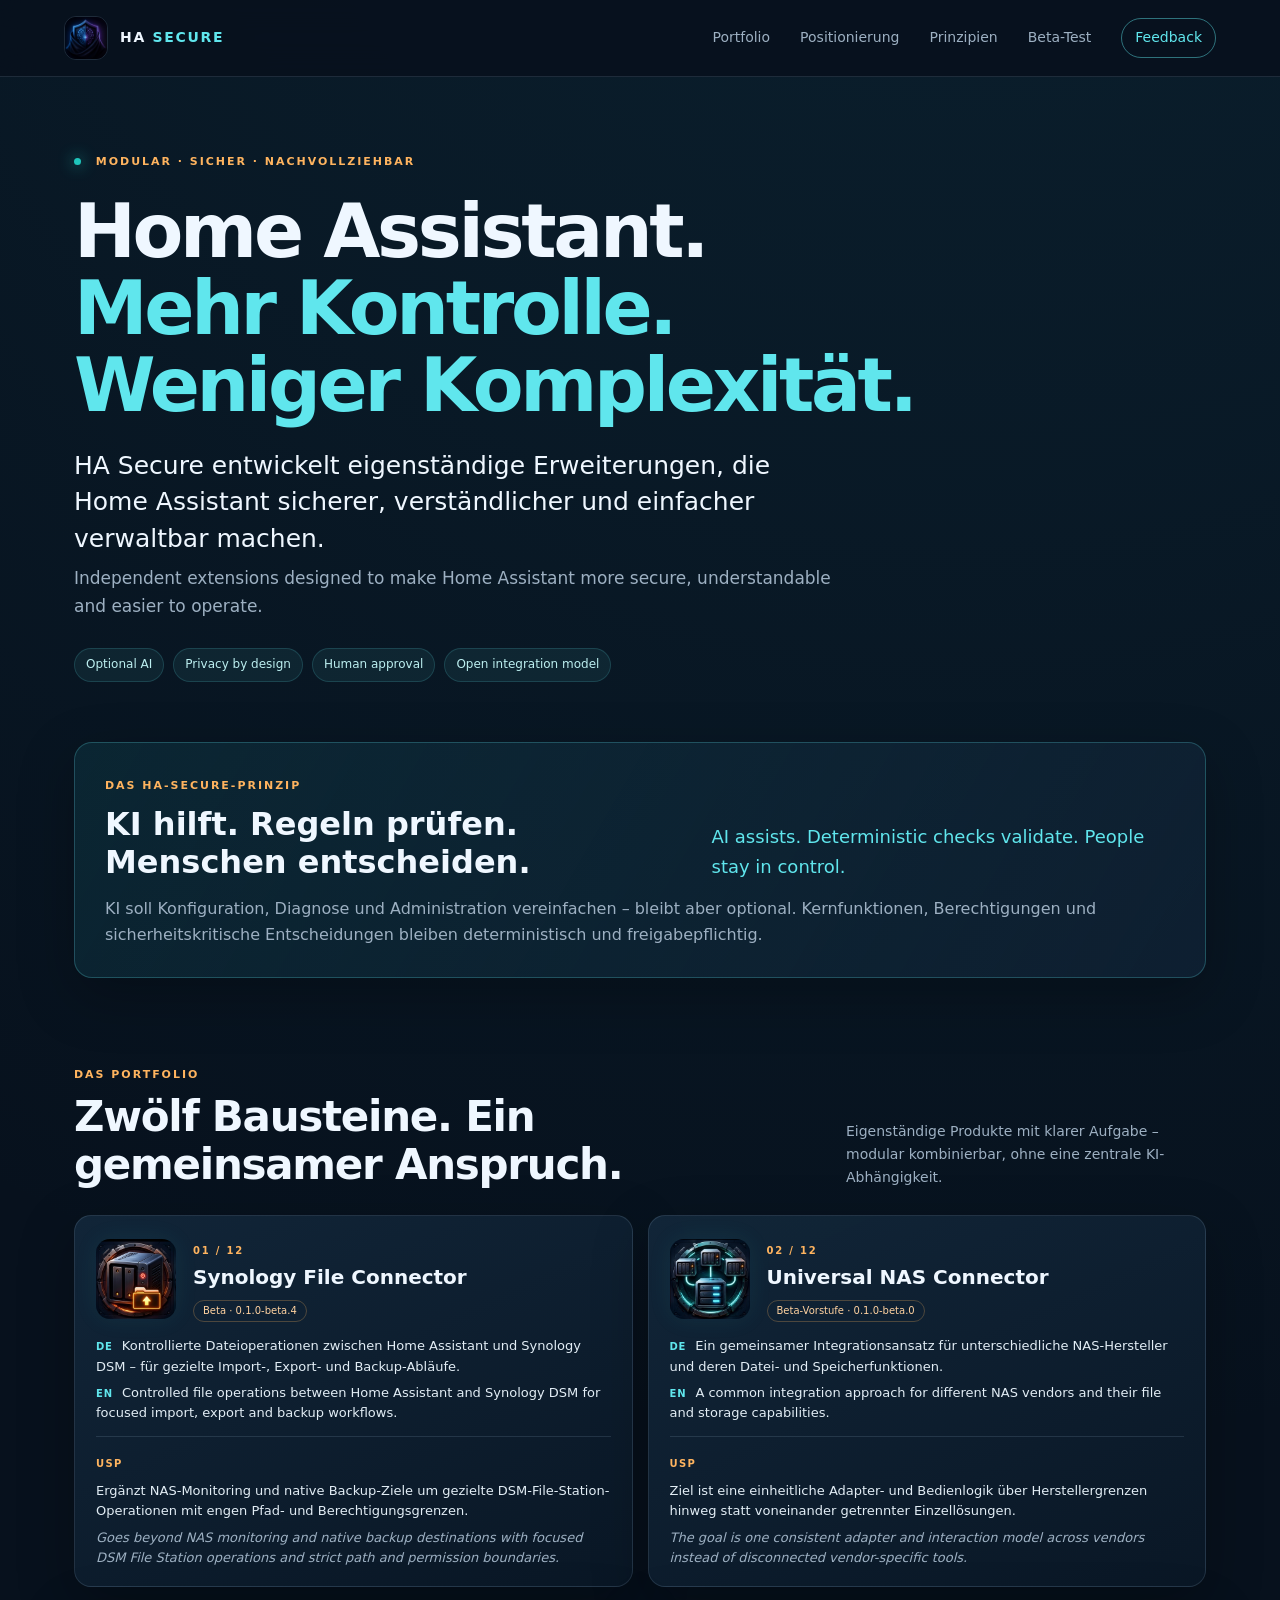
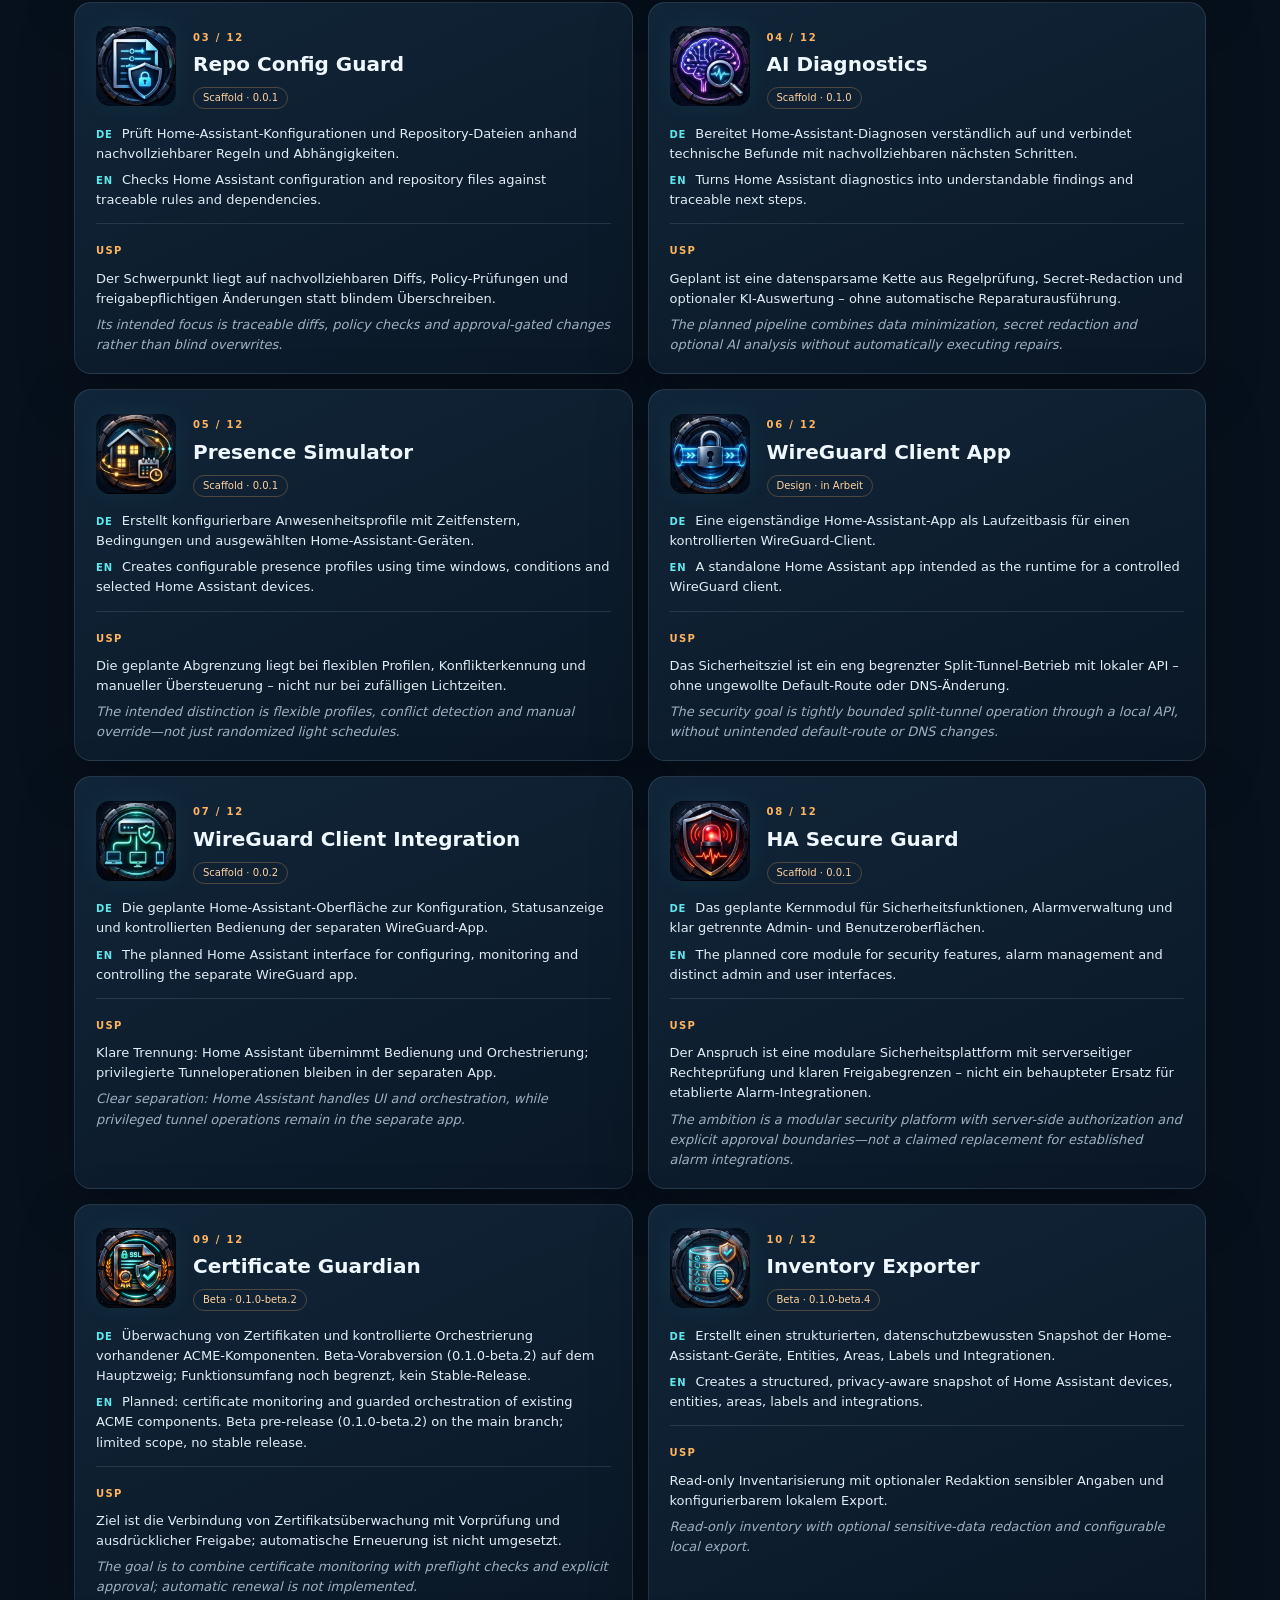
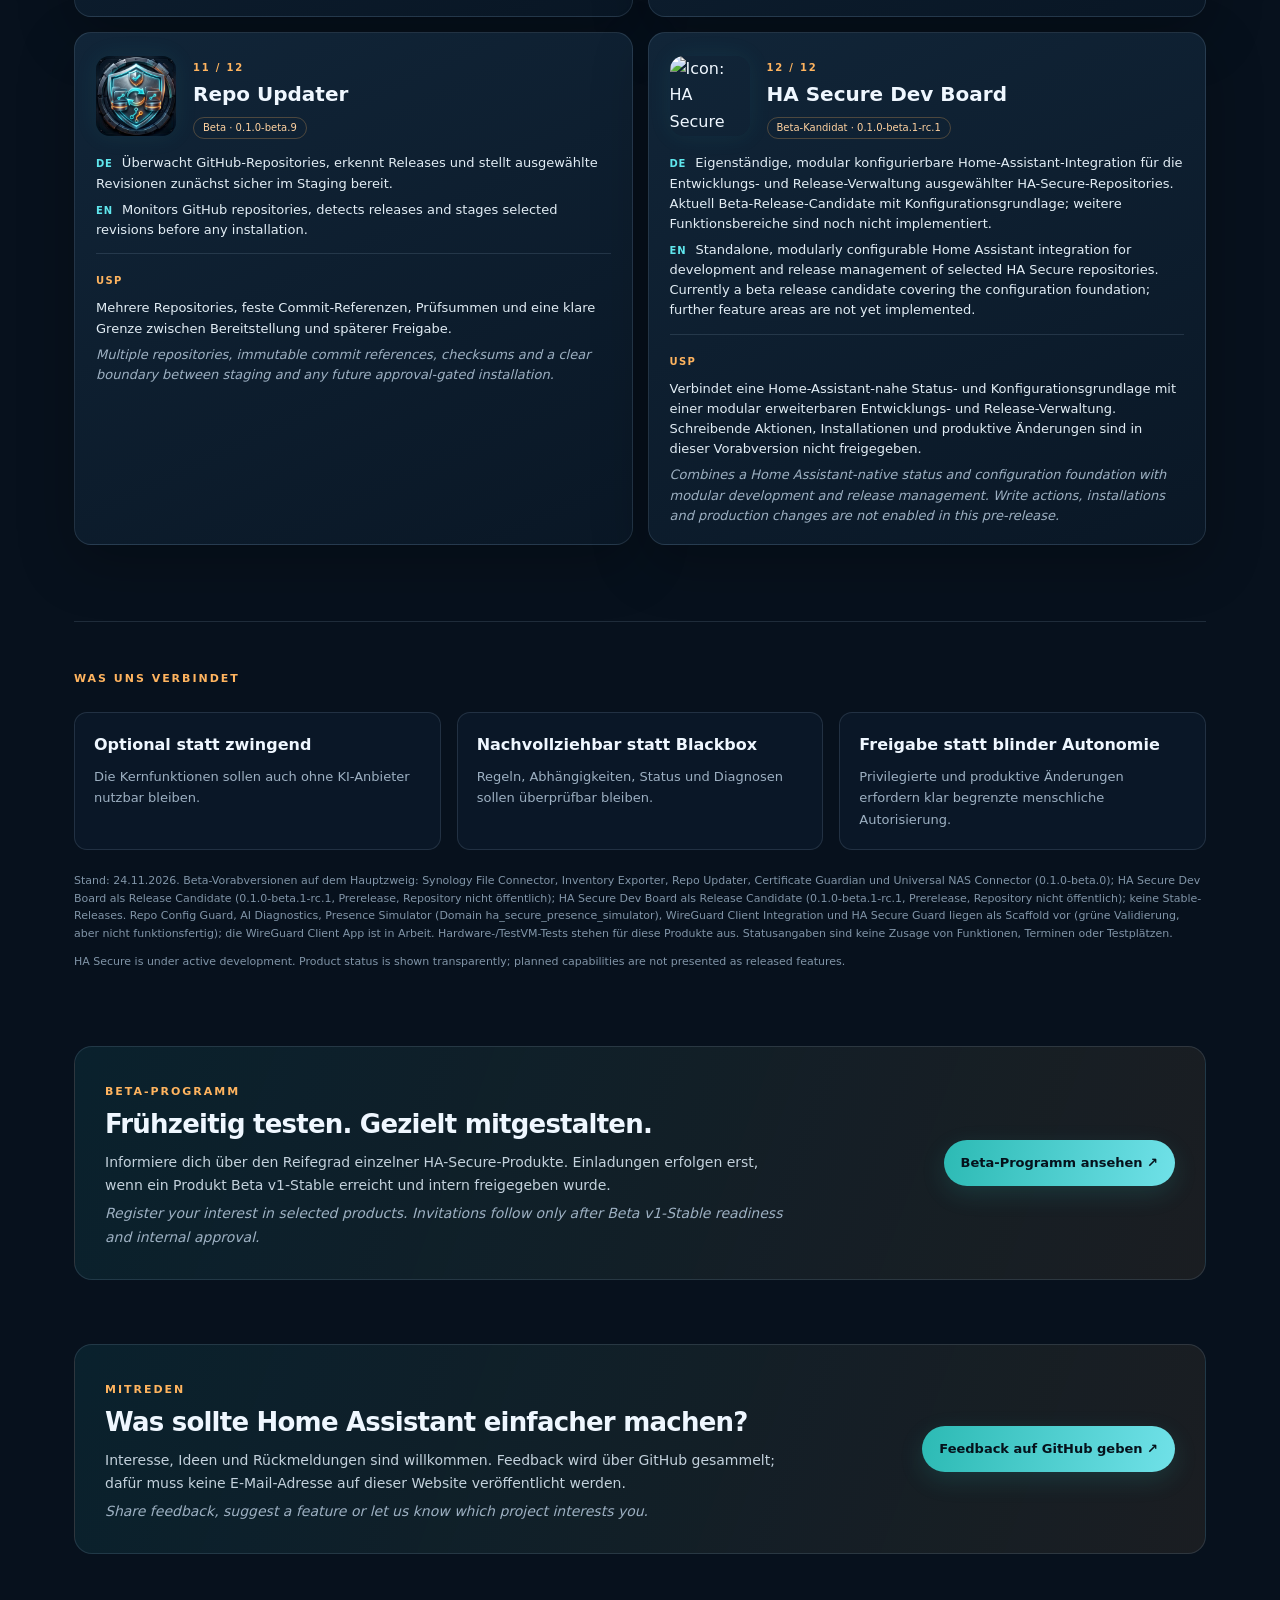
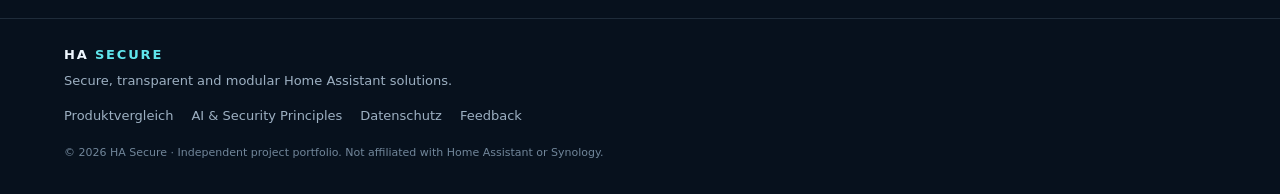
==== commit 97fe08f4: "chore(website): complete twelve-product portfolio and beta/privacy copy" ====
--- a/index.html
+++ b/index.html
@@ -16,8 +16,8 @@
 <main>
 <section class="hero"><div class="hero-kicker"><span class="pulse"></span> MODULAR · SICHER · NACHVOLLZIEHBAR</div><h1>Home Assistant.<br><span>Mehr Kontrolle. Weniger Komplexität.</span></h1><p class="lead-de">HA Secure entwickelt eigenständige Erweiterungen, die Home Assistant sicherer, verständlicher und einfacher verwaltbar machen.</p><p class="lead-en">Independent extensions designed to make Home Assistant more secure, understandable and easier to operate.</p><div class="hero-tags"><span>Optional AI</span><span>Privacy by design</span><span>Human approval</span><span>Open integration model</span></div></section>
 <section class="principle-banner"><div><span class="eyebrow">DAS HA-SECURE-PRINZIP</span><h2>KI hilft. Regeln prüfen. Menschen entscheiden.</h2></div><p>AI assists. Deterministic checks validate. People stay in control.</p><p class="principle-detail">KI soll Konfiguration, Diagnose und Administration vereinfachen – bleibt aber optional. Kernfunktionen, Berechtigungen und sicherheitskritische Entscheidungen bleiben deterministisch und freigabepflichtig.</p></section>
-<section id="portfolio" class="portfolio-section"><div class="section-heading"><div><span class="eyebrow">DAS PORTFOLIO</span><h2>Elf Bausteine. Ein gemeinsamer Anspruch.</h2></div><p>Eigenständige Produkte mit klarer Aufgabe – modular kombinierbar, ohne eine zentrale KI-Abhängigkeit.</p></div><div class="product-grid"><article class="product-card" id="ha-synology-file-connector">
-      <div class="card-head"><img class="app-icon" src="assets/icons/ha-synology-file-connector.png" width="80" height="80" alt="Icon: Synology File Connector" loading="lazy"><div class="card-title"><span class="index">01 / 12</span><h3>Synology File Connector</h3><span class="status">Beta · 0.1.0-beta.3</span></div></div>
+<section id="portfolio" class="portfolio-section"><div class="section-heading"><div><span class="eyebrow">DAS PORTFOLIO</span><h2>Zwölf Bausteine. Ein gemeinsamer Anspruch.</h2></div><p>Eigenständige Produkte mit klarer Aufgabe – modular kombinierbar, ohne eine zentrale KI-Abhängigkeit.</p></div><div class="product-grid"><article class="product-card" id="ha-synology-file-connector">
+      <div class="card-head"><img class="app-icon" src="assets/icons/ha-synology-file-connector.png" width="80" height="80" alt="Icon: Synology File Connector" loading="lazy"><div class="card-title"><span class="index">01 / 12</span><h3>Synology File Connector</h3><span class="status">Beta · 0.1.0-beta.4</span></div></div>
       <div class="copy"><p><span class="lang">DE</span> Kontrollierte Dateioperationen zwischen Home Assistant und Synology DSM – für gezielte Import-, Export- und Backup-Abläufe.</p><p><span class="lang">EN</span> Controlled file operations between Home Assistant and Synology DSM for focused import, export and backup workflows.</p></div>
       <div class="usp"><strong>USP</strong><p>Ergänzt NAS-Monitoring und native Backup-Ziele um gezielte DSM-File-Station-Operationen mit engen Pfad- und Berechtigungsgrenzen.</p><p class="muted">Goes beyond NAS monitoring and native backup destinations with focused DSM File Station operations and strict path and permission boundaries.</p></div>
     </article><article class="product-card" id="ha-universal-nas-connector">
@@ -53,19 +53,20 @@
             <div class="copy"><p><span class="lang">DE</span> Überwachung von Zertifikaten und kontrollierte Orchestrierung vorhandener ACME-Komponenten. Beta-Vorabversion (0.1.0-beta.2) auf dem Hauptzweig; Funktionsumfang noch begrenzt, kein Stable-Release.</p><p><span class="lang">EN</span> Planned: certificate monitoring and guarded orchestration of existing ACME components. Beta pre-release (0.1.0-beta.2) on the main branch; limited scope, no stable release.</p></div>
             <div class="usp"><strong>USP</strong><p>Ziel ist die Verbindung von Zertifikatsüberwachung mit Vorprüfung und ausdrücklicher Freigabe; automatische Erneuerung ist nicht umgesetzt.</p><p class="muted">The goal is to combine certificate monitoring with preflight checks and explicit approval; automatic renewal is not implemented.</p></div>
     </article><article class="product-card" id="ha-inventory-exporter">
-      <div class="card-head"><img class="app-icon" src="assets/icons/ha-inventory-exporter.png" width="80" height="80" alt="Icon: Inventory Exporter" loading="lazy"><div class="card-title"><span class="index">10 / 12</span><h3>Inventory Exporter</h3><span class="status">Beta · 0.1.0-beta.3</span></div></div>
+      <div class="card-head"><img class="app-icon" src="assets/icons/ha-inventory-exporter.png" width="80" height="80" alt="Icon: Inventory Exporter" loading="lazy"><div class="card-title"><span class="index">10 / 12</span><h3>Inventory Exporter</h3><span class="status">Beta · 0.1.0-beta.4</span></div></div>
       <div class="copy"><p><span class="lang">DE</span> Erstellt einen strukturierten, datenschutzbewussten Snapshot der Home-Assistant-Geräte, Entities, Areas, Labels und Integrationen.</p><p><span class="lang">EN</span> Creates a structured, privacy-aware snapshot of Home Assistant devices, entities, areas, labels and integrations.</p></div>
       <div class="usp"><strong>USP</strong><p>Read-only Inventarisierung mit optionaler Redaktion sensibler Angaben und konfigurierbarem lokalem Export.</p><p class="muted">Read-only inventory with optional sensitive-data redaction and configurable local export.</p></div>
     </article><article class="product-card" id="ha-repo-updater">
-      <div class="card-head"><img class="app-icon" src="assets/icons/ha-repo-updater.png" width="80" height="80" alt="Icon: Repo Updater" loading="lazy"><div class="card-title"><span class="index">11 / 12</span><h3>Repo Updater</h3><span class="status">Beta · 0.1.0-beta.7</span></div></div>
+      <div class="card-head"><img class="app-icon" src="assets/icons/ha-repo-updater.png" width="80" height="80" alt="Icon: Repo Updater" loading="lazy"><div class="card-title"><span class="index">11 / 12</span><h3>Repo Updater</h3><span class="status">Beta · 0.1.0-beta.9</span></div></div>
       <div class="copy"><p><span class="lang">DE</span> Überwacht GitHub-Repositories, erkennt Releases und stellt ausgewählte Revisionen zunächst sicher im Staging bereit.</p><p><span class="lang">EN</span> Monitors GitHub repositories, detects releases and stages selected revisions before any installation.</p></div>
       <div class="usp"><strong>USP</strong><p>Mehrere Repositories, feste Commit-Referenzen, Prüfsummen und eine klare Grenze zwischen Bereitstellung und späterer Freigabe.</p><p class="muted">Multiple repositories, immutable commit references, checksums and a clear boundary between staging and any future approval-gated installation.</p></div>
     </article><article class="product-card" id="ha-secure-dev-board">
       <div class="card-head"><img class="app-icon" src="assets/icons/ha-secure-dev-board.png" width="80" height="80" alt="Icon: HA Secure Dev Board" loading="lazy"><div class="card-title"><span class="index">12 / 12</span><h3>HA Secure Dev Board</h3><span class="status">Beta-Kandidat · 0.1.0-beta.1-rc.1</span></div></div>
-      <div class="copy"><p><span class="lang">DE</span> Home-Assistant-Integration für die Entwicklungs- und Release-Verwaltung von HA-Secure-Repositories. Aktuell Release Candidate einer Beta-Vorabversion mit Konfigurationsgrundlage; weitere Funktionen sind noch nicht umgesetzt. Das Repository ist nicht öffentlich.</p><p><span class="lang">EN</span> Home Assistant integration for development and release management of HA Secure repositories. Currently a release candidate of a beta pre-release covering the configuration foundation; further features are not implemented yet. The repository is not public.</p></div>
+      <div class="copy"><p><span class="lang">DE</span> Eigenständige, modular konfigurierbare Home-Assistant-Integration für die Entwicklungs- und Release-Verwaltung ausgewählter HA-Secure-Repositories. Aktuell Beta-Release-Candidate mit Konfigurationsgrundlage; weitere Funktionsbereiche sind noch nicht implementiert.</p><p><span class="lang">EN</span> Standalone, modularly configurable Home Assistant integration for development and release management of selected HA Secure repositories. Currently a beta release candidate covering the configuration foundation; further feature areas are not yet implemented.</p></div>
+    <div class="usp"><strong>USP</strong><p>Verbindet eine Home-Assistant-nahe Status- und Konfigurationsgrundlage mit einer modular erweiterbaren Entwicklungs- und Release-Verwaltung. Schreibende Aktionen, Installationen und produktive Änderungen sind in dieser Vorabversion nicht freigegeben.</p><p class="muted">Combines a Home Assistant-native status and configuration foundation with modular development and release management. Write actions, installations and production changes are not enabled in this pre-release.</p></div>
     </article></div></section>
 <section class="why"><span class="eyebrow">WAS UNS VERBINDET</span><div class="why-grid"><div><h3>Optional statt zwingend</h3><p>Die Kernfunktionen sollen auch ohne KI-Anbieter nutzbar bleiben.</p></div><div><h3>Nachvollziehbar statt Blackbox</h3><p>Regeln, Abhängigkeiten, Status und Diagnosen sollen überprüfbar bleiben.</p></div><div><h3>Freigabe statt blinder Autonomie</h3><p>Privilegierte und produktive Änderungen erfordern klar begrenzte menschliche Autorisierung.</p></div></div><p class="fineprint">Stand: 24.11.2026. Beta-Vorabversionen auf dem Hauptzweig: Synology File Connector, Inventory Exporter, Repo Updater, Certificate Guardian und Universal NAS Connector (0.1.0-beta.0); HA Secure Dev Board als Release Candidate (0.1.0-beta.1-rc.1, Prerelease, Repository nicht öffentlich); HA Secure Dev Board als Release Candidate (0.1.0-beta.1-rc.1, Prerelease, Repository nicht öffentlich); keine Stable-Releases. Repo Config Guard, AI Diagnostics, Presence Simulator (Domain ha_secure_presence_simulator), WireGuard Client Integration und HA Secure Guard liegen als Scaffold vor (grüne Validierung, aber nicht funktionsfertig); die WireGuard Client App ist in Arbeit. Hardware-/TestVM-Tests stehen für diese Produkte aus. Statusangaben sind keine Zusage von Funktionen, Terminen oder Testplätzen.</p><p class="fineprint">HA Secure is under active development. Product status is shown transparently; planned capabilities are not presented as released features.</p></section>
-<section class="feedback"><div><span class="eyebrow">BETA-PROGRAMM</span><h2>Frühzeitig testen. Gezielt mitgestalten.</h2><p>Merke dein Interesse für einzelne HA-Secure-Produkte vor. Einladungen erfolgen erst, wenn ein Produkt Beta v1-Stable erreicht und intern freigegeben wurde.</p><p class="muted">Register your interest in selected products. Invitations follow only after Beta v1-Stable readiness and internal approval.</p></div><a class="button" href="beta.html">Beta-Programm ansehen <span>↗</span></a></section><section class="feedback"><div><span class="eyebrow">MITREDEN</span><h2>Was sollte Home Assistant einfacher machen?</h2><p>Interesse, Ideen und Rückmeldungen sind willkommen. Feedback wird über GitHub gesammelt; dafür muss keine E-Mail-Adresse auf dieser Website veröffentlicht werden.</p><p class="muted">Share feedback, suggest a feature or let us know which project interests you.</p></div><a class="button" href="https://github.com/HASecure/ha-secure-website/issues/new?template=feedback.yml">Feedback auf GitHub geben <span>↗</span></a></section>
+<section class="feedback"><div><span class="eyebrow">BETA-PROGRAMM</span><h2>Frühzeitig testen. Gezielt mitgestalten.</h2><p>Informiere dich über den Reifegrad einzelner HA-Secure-Produkte. Einladungen erfolgen erst, wenn ein Produkt Beta v1-Stable erreicht und intern freigegeben wurde.</p><p class="muted">Register your interest in selected products. Invitations follow only after Beta v1-Stable readiness and internal approval.</p></div><a class="button" href="beta.html">Beta-Programm ansehen <span>↗</span></a></section><section class="feedback"><div><span class="eyebrow">MITREDEN</span><h2>Was sollte Home Assistant einfacher machen?</h2><p>Interesse, Ideen und Rückmeldungen sind willkommen. Feedback wird über GitHub gesammelt; dafür muss keine E-Mail-Adresse auf dieser Website veröffentlicht werden.</p><p class="muted">Share feedback, suggest a feature or let us know which project interests you.</p></div><a class="button" href="https://github.com/HASecure/ha-secure-website/issues/new?template=feedback.yml">Feedback auf GitHub geben <span>↗</span></a></section>
 </main>
 <footer><div class="footer-brand">HA <b>SECURE</b></div><p>Secure, transparent and modular Home Assistant solutions.</p><div class="footer-links"><a href="positioning.html">Produktvergleich</a><a href="principles.html">AI & Security Principles</a><a href="privacy.html">Datenschutz</a><a href="https://github.com/HASecure/ha-secure-website/issues/new?template=feedback.yml">Feedback</a></div><small>© 2026 HA Secure · Independent project portfolio. Not affiliated with Home Assistant or Synology.</small></footer>
 </body></html>
--- a/assets/site.css
+++ b/assets/site.css
@@ -1 +1 @@
-:root{--bg:#07111d;--panel:#0d1b2b;--panel2:#102235;--ink:#eff7ff;--muted:#9db0c2;--line:rgba(174,207,231,.14);--cyan:#60e6ed;--teal:#1fc5bb;--amber:#ffb45f;--shadow:0 18px 55px rgba(0,0,0,.25)}*{box-sizing:border-box}html{scroll-behavior:smooth}body{margin:0;background:radial-gradient(circle at 75% -10%,rgba(25,94,117,.22),transparent 35%),var(--bg);color:var(--ink);font:16px/1.65 Inter,ui-sans-serif,system-ui,-apple-system,BlinkMacSystemFont,"Segoe UI",sans-serif}a{color:var(--cyan);text-decoration:none}a:hover{text-decoration:underline}.site-header{display:flex;align-items:center;justify-content:space-between;gap:24px;padding:16px clamp(18px,5vw,72px);border-bottom:1px solid var(--line);background:rgba(7,17,29,.88);position:sticky;top:0;z-index:5;backdrop-filter:blur(16px)}.brand{display:flex;align-items:center;gap:12px;color:var(--ink);font-weight:800;letter-spacing:.12em;font-size:14px}.brand img{border-radius:12px;border:1px solid var(--line)}.brand b,.footer-brand b{color:var(--cyan)}nav{display:flex;align-items:center;gap:clamp(12px,2.4vw,30px);font-size:14px;color:var(--muted)}nav a{color:var(--muted)}.nav-cta{border:1px solid rgba(96,230,237,.45);padding:7px 13px;border-radius:999px;color:var(--cyan)}main{max-width:1220px;margin:0 auto;padding:0 clamp(18px,4vw,44px)}.hero{padding:76px 0 60px;max-width:900px}.hero-kicker,.eyebrow,.index{font-size:11px;letter-spacing:.18em;font-weight:800;color:var(--amber)}.pulse{display:inline-block;width:7px;height:7px;border-radius:50%;background:var(--teal);margin-right:9px;box-shadow:0 0 15px var(--teal)}h1{font-size:clamp(40px,6.2vw,74px);line-height:1.04;letter-spacing:-.045em;margin:22px 0 24px}h1 span{color:var(--cyan)}.lead-de{font-size:clamp(19px,2.3vw,25px);line-height:1.45;max-width:770px;margin:0 0 7px}.lead-en{font-size:17px;color:var(--muted);max-width:770px;margin:0}.hero-tags{display:flex;gap:9px;flex-wrap:wrap;margin-top:28px}.hero-tags span{padding:6px 11px;border-radius:999px;background:rgba(96,230,237,.07);border:1px solid rgba(96,230,237,.16);color:#bceff0;font-size:12px}.principle-banner{display:grid;grid-template-columns:1.1fr .9fr;gap:10px 40px;padding:28px 30px;border:1px solid rgba(96,230,237,.24);border-radius:18px;background:linear-gradient(120deg,rgba(20,87,100,.26),rgba(16,34,53,.8));box-shadow:var(--shadow);margin-bottom:82px}.principle-banner h2{font-size:clamp(21px,3vw,32px);line-height:1.2;margin:8px 0 0}.principle-banner>p:first-of-type{font-size:18px;color:var(--cyan);align-self:end;margin:0}.principle-detail{grid-column:1/-1;color:var(--muted);margin:4px 0 0}.portfolio-section{padding:0 0 76px}.section-heading{display:flex;align-items:end;justify-content:space-between;gap:30px;margin-bottom:25px}.section-heading h2,.why h2,.feedback h2{font-size:clamp(27px,3.8vw,42px);line-height:1.15;margin:7px 0 0;letter-spacing:-.03em}.section-heading>p{max-width:360px;margin:0;color:var(--muted);font-size:14px}.product-grid{display:grid;grid-template-columns:repeat(2,minmax(0,1fr));gap:15px}.product-card{background:linear-gradient(155deg,rgba(18,39,58,.95),rgba(10,24,38,.96));border:1px solid var(--line);border-radius:17px;padding:20px 21px 18px;box-shadow:var(--shadow);min-width:0}.card-head{display:flex;align-items:center;gap:17px;margin-bottom:14px}.app-icon{width:80px;height:80px;object-fit:contain;border-radius:14px;flex:0 0 auto;box-shadow:0 0 25px rgba(45,202,209,.08)}.card-title{min-width:0}.card-title h3{font-size:20px;line-height:1.2;margin:3px 0 7px}.index{color:var(--amber);font-size:10px}.status{display:inline-block;border:1px solid rgba(255,180,95,.26);border-radius:999px;padding:2px 9px;color:#ffd2a0;font-size:10px;line-height:1.6}.copy p,.usp p{font-size:13px;line-height:1.55;margin:6px 0;color:#e2edf5}.lang{font-weight:800;font-size:10px;letter-spacing:.08em;color:var(--cyan);margin-right:5px}.usp{margin-top:13px;padding-top:12px;border-top:1px solid var(--line)}.usp strong{font-size:10px;letter-spacing:.14em;color:var(--amber)}.usp p{margin:6px 0 0}.usp .muted{color:var(--muted);font-style:italic}.why{padding:42px 0 64px;border-top:1px solid var(--line)}.why-grid{display:grid;grid-template-columns:repeat(3,1fr);gap:16px;margin:22px 0}.why-grid>div{padding:19px;border:1px solid var(--line);border-radius:13px;background:rgba(13,27,43,.72)}.why-grid h3{font-size:16px;margin:0 0 7px}.why-grid p{font-size:13px;color:var(--muted);margin:0}.fineprint{font-size:11px;line-height:1.6;color:#8195a8}.feedback{display:flex;align-items:center;justify-content:space-between;gap:28px;margin:0 0 64px;padding:30px;border-radius:18px;background:linear-gradient(110deg,rgba(20,87,100,.23),rgba(255,180,95,.08));border:1px solid var(--line)}.feedback h2{font-size:26px}.feedback p{font-size:14px;color:#c3d1dc;max-width:690px;margin:11px 0 0}.feedback .muted{color:var(--muted);font-style:italic;margin-top:5px}.button{white-space:nowrap;background:linear-gradient(100deg,#2cbab4,#70e1e8);color:#05121c;padding:12px 17px;border-radius:999px;font-weight:800;font-size:13px;box-shadow:0 8px 25px rgba(44,186,180,.16)}.button:hover{text-decoration:none;filter:brightness(1.08)}footer{border-top:1px solid var(--line);padding:25px clamp(18px,5vw,72px) 32px;color:var(--muted);font-size:13px}footer>p{margin:4px 0 13px}.footer-brand{font-weight:900;letter-spacing:.14em;color:var(--ink)}.footer-links{display:flex;flex-wrap:wrap;gap:18px;margin:14px 0}.footer-links a{color:var(--muted)}footer small{font-size:11px;color:#71869a}.subpage{padding-bottom:80px}.subhero{max-width:860px;padding:70px 0 42px}.subhero h1{font-size:clamp(36px,5vw,60px)}.subhero p{max-width:790px;color:#c6d5e2;font-size:17px}.position-list{display:grid;gap:14px}.position-card,.principle-cards article{padding:23px;border:1px solid var(--line);background:rgba(13,27,43,.85);border-radius:17px}.position-head{display:flex;align-items:center;gap:17px;margin-bottom:15px}.position-head img{border-radius:12px}.position-head h2{margin:3px 0 5px;font-size:23px}.two-col{display:grid;grid-template-columns:1fr 1fr;gap:28px}.two-col h3{font-size:14px;color:var(--cyan);margin:10px 0 5px}.two-col p{color:#c6d5e2;font-size:13px;margin:0}.maturity{font-size:12px;color:#f4c28e;padding-top:12px;border-top:1px solid var(--line);margin:16px 0 0}.sources{margin-top:48px;padding:25px;border:1px solid var(--line);border-radius:15px}.sources h2{font-size:25px;margin:7px 0}.sources ul{padding-left:20px;color:#c8d4de}.sources li{margin:7px 0;font-size:13px}.principle-cards{display:grid;grid-template-columns:repeat(2,minmax(0,1fr));gap:14px}.principle-cards h2{font-size:19px;margin:0 0 9px}.principle-cards p{color:#c6d5e2;font-size:14px;margin:0}@media(max-width:780px){.site-header{align-items:flex-start;padding:12px 16px;flex-wrap:wrap}.site-header nav{width:100%;overflow-x:auto;padding-bottom:3px;gap:18px}.hero{padding:52px 0 42px}.principle-banner{grid-template-columns:1fr;gap:12px;margin-bottom:56px;padding:23px}.principle-detail{grid-column:auto}.section-heading{display:block}.section-heading>p{margin-top:12px}.product-grid{grid-template-columns:1fr}.product-card{padding:18px}.app-icon{width:72px;height:72px}.why-grid{grid-template-columns:1fr}.feedback{display:block;padding:24px}.feedback .button{display:inline-block;margin-top:20px}.two-col,.principle-cards{grid-template-columns:1fr}.position-card{padding:18px}.position-head h2{font-size:20px}}@media(prefers-reduced-motion:reduce){html{scroll-behavior:auto}}+:root{--bg:#07111d;--panel:#0d1b2b;--panel2:#102235;--ink:#eff7ff;--muted:#9db0c2;--line:rgba(174,207,231,.14);--cyan:#60e6ed;--teal:#1fc5bb;--amber:#ffb45f;--shadow:0 18px 55px rgba(0,0,0,.25)}*{box-sizing:border-box}html{scroll-behavior:smooth}body{margin:0;background:radial-gradient(circle at 75% -10%,rgba(25,94,117,.22),transparent 35%),var(--bg);color:var(--ink);font:16px/1.65 Inter,ui-sans-serif,system-ui,-apple-system,BlinkMacSystemFont,"Segoe UI",sans-serif}a{color:var(--cyan);text-decoration:none}a:hover{text-decoration:underline}.site-header{display:flex;align-items:center;justify-content:space-between;gap:24px;padding:16px clamp(18px,5vw,72px);border-bottom:1px solid var(--line);background:rgba(7,17,29,.88);position:sticky;top:0;z-index:5;backdrop-filter:blur(16px)}.brand{display:flex;align-items:center;gap:12px;color:var(--ink);font-weight:800;letter-spacing:.12em;font-size:14px}.brand img{border-radius:12px;border:1px solid var(--line)}.brand b,.footer-brand b{color:var(--cyan)}nav{display:flex;align-items:center;gap:clamp(12px,2.4vw,30px);font-size:14px;color:var(--muted)}nav a{color:var(--muted)}.nav-cta{border:1px solid rgba(96,230,237,.45);padding:7px 13px;border-radius:999px;color:var(--cyan)}main{max-width:1220px;margin:0 auto;padding:0 clamp(18px,4vw,44px)}.hero{padding:76px 0 60px;max-width:900px}.hero-kicker,.eyebrow,.index{font-size:11px;letter-spacing:.18em;font-weight:800;color:var(--amber)}.pulse{display:inline-block;width:7px;height:7px;border-radius:50%;background:var(--teal);margin-right:9px;box-shadow:0 0 15px var(--teal)}h1{font-size:clamp(40px,6.2vw,74px);line-height:1.04;letter-spacing:-.045em;margin:22px 0 24px}h1 span{color:var(--cyan)}.lead-de{font-size:clamp(19px,2.3vw,25px);line-height:1.45;max-width:770px;margin:0 0 7px}.lead-en{font-size:17px;color:var(--muted);max-width:770px;margin:0}.hero-tags{display:flex;gap:9px;flex-wrap:wrap;margin-top:28px}.hero-tags span{padding:6px 11px;border-radius:999px;background:rgba(96,230,237,.07);border:1px solid rgba(96,230,237,.16);color:#bceff0;font-size:12px}.principle-banner{display:grid;grid-template-columns:1.1fr .9fr;gap:10px 40px;padding:28px 30px;border:1px solid rgba(96,230,237,.24);border-radius:18px;background:linear-gradient(120deg,rgba(20,87,100,.26),rgba(16,34,53,.8));box-shadow:var(--shadow);margin-bottom:82px}.principle-banner h2{font-size:clamp(21px,3vw,32px);line-height:1.2;margin:8px 0 0}.principle-banner>p:first-of-type{font-size:18px;color:var(--cyan);align-self:end;margin:0}.principle-detail{grid-column:1/-1;color:var(--muted);margin:4px 0 0}.portfolio-section{padding:0 0 76px}.section-heading{display:flex;align-items:end;justify-content:space-between;gap:30px;margin-bottom:25px}.section-heading h2,.why h2,.feedback h2{font-size:clamp(27px,3.8vw,42px);line-height:1.15;margin:7px 0 0;letter-spacing:-.03em}.section-heading>p{max-width:360px;margin:0;color:var(--muted);font-size:14px}.product-grid{display:grid;grid-template-columns:repeat(2,minmax(0,1fr));gap:15px}.product-card{background:linear-gradient(155deg,rgba(18,39,58,.95),rgba(10,24,38,.96));border:1px solid var(--line);border-radius:17px;padding:20px 21px 18px;box-shadow:var(--shadow);min-width:0}.card-head{display:flex;align-items:center;gap:17px;margin-bottom:14px}.app-icon{width:80px;height:80px;object-fit:contain;border-radius:14px;flex:0 0 auto;box-shadow:0 0 25px rgba(45,202,209,.08)}.card-title{min-width:0}.card-title h3{font-size:20px;line-height:1.2;margin:3px 0 7px}.index{color:var(--amber);font-size:10px}.status{display:inline-block;border:1px solid rgba(255,180,95,.26);border-radius:999px;padding:2px 9px;color:#ffd2a0;font-size:10px;line-height:1.6}.copy p,.usp p{font-size:13px;line-height:1.55;margin:6px 0;color:#e2edf5}.lang{font-weight:800;font-size:10px;letter-spacing:.08em;color:var(--cyan);margin-right:5px}.usp{margin-top:13px;padding-top:12px;border-top:1px solid var(--line)}.usp strong{font-size:10px;letter-spacing:.14em;color:var(--amber)}.usp p{margin:6px 0 0}.usp .muted{color:var(--muted);font-style:italic}.why{padding:42px 0 64px;border-top:1px solid var(--line)}.why-grid{display:grid;grid-template-columns:repeat(3,1fr);gap:16px;margin:22px 0}.why-grid>div{padding:19px;border:1px solid var(--line);border-radius:13px;background:rgba(13,27,43,.72)}.why-grid h3{font-size:16px;margin:0 0 7px}.why-grid p{font-size:13px;color:var(--muted);margin:0}.fineprint{font-size:11px;line-height:1.6;color:#8195a8}.feedback{display:flex;align-items:center;justify-content:space-between;gap:28px;margin:0 0 64px;padding:30px;border-radius:18px;background:linear-gradient(110deg,rgba(20,87,100,.23),rgba(255,180,95,.08));border:1px solid var(--line)}.feedback h2{font-size:26px}.feedback p{font-size:14px;color:#c3d1dc;max-width:690px;margin:11px 0 0}.feedback .muted{color:var(--muted);font-style:italic;margin-top:5px}.button{white-space:nowrap;background:linear-gradient(100deg,#2cbab4,#70e1e8);color:#05121c;padding:12px 17px;border-radius:999px;font-weight:800;font-size:13px;box-shadow:0 8px 25px rgba(44,186,180,.16)}.button:hover{text-decoration:none;filter:brightness(1.08)}footer{border-top:1px solid var(--line);padding:25px clamp(18px,5vw,72px) 32px;color:var(--muted);font-size:13px}footer>p{margin:4px 0 13px}.footer-brand{font-weight:900;letter-spacing:.14em;color:var(--ink)}.footer-links{display:flex;flex-wrap:wrap;gap:18px;margin:14px 0}.footer-links a{color:var(--muted)}footer small{font-size:11px;color:#71869a}.subpage{padding-bottom:80px}.subhero{max-width:860px;padding:70px 0 42px}.subhero h1{font-size:clamp(36px,5vw,60px)}.subhero p{max-width:790px;color:#c6d5e2;font-size:17px}.position-list{display:grid;gap:14px}.position-card,.principle-cards article{padding:23px;border:1px solid var(--line);background:rgba(13,27,43,.85);border-radius:17px}.position-head{display:flex;align-items:center;gap:17px;margin-bottom:15px}.position-head img{border-radius:12px}.position-head h2{margin:3px 0 5px;font-size:23px}.two-col{display:grid;grid-template-columns:1fr 1fr;gap:28px}.two-col h3{font-size:14px;color:var(--cyan);margin:10px 0 5px}.two-col p{color:#c6d5e2;font-size:13px;margin:0}.maturity{font-size:12px;color:#f4c28e;padding-top:12px;border-top:1px solid var(--line);margin:16px 0 0}.sources{margin-top:48px;padding:25px;border:1px solid var(--line);border-radius:15px}.sources h2{font-size:25px;margin:7px 0}.sources ul{padding-left:20px;color:#c8d4de}.sources li{margin:7px 0;font-size:13px}.principle-cards{display:grid;grid-template-columns:repeat(2,minmax(0,1fr));gap:14px}.principle-cards h2{font-size:19px;margin:0 0 9px}.principle-cards p{color:#c6d5e2;font-size:14px;margin:0}@media(max-width:780px){.site-header{align-items:flex-start;padding:12px 16px;flex-wrap:wrap}.site-header nav{width:100%;overflow-x:auto;padding-bottom:3px;gap:18px}.hero{padding:52px 0 42px}.principle-banner{grid-template-columns:1fr;gap:12px;margin-bottom:56px;padding:23px}.principle-detail{grid-column:auto}.section-heading{display:block}.section-heading>p{margin-top:12px}.product-grid{grid-template-columns:1fr}.product-card{padding:18px}.app-icon{width:72px;height:72px}.why-grid{grid-template-columns:1fr}.feedback{display:block;padding:24px}.feedback .button{display:inline-block;margin-top:20px}.two-col,.principle-cards{grid-template-columns:1fr}.position-card{padding:18px}.position-head h2{font-size:20px}}@media(prefers-reduced-motion:reduce){html{scroll-behavior:auto}}.button[aria-disabled="true"]{opacity:.45;cursor:not-allowed;filter:grayscale(.6)}.feedback label{font-size:13px;color:#c3d1dc}.feedback input[type=checkbox]{margin-right:8px}
